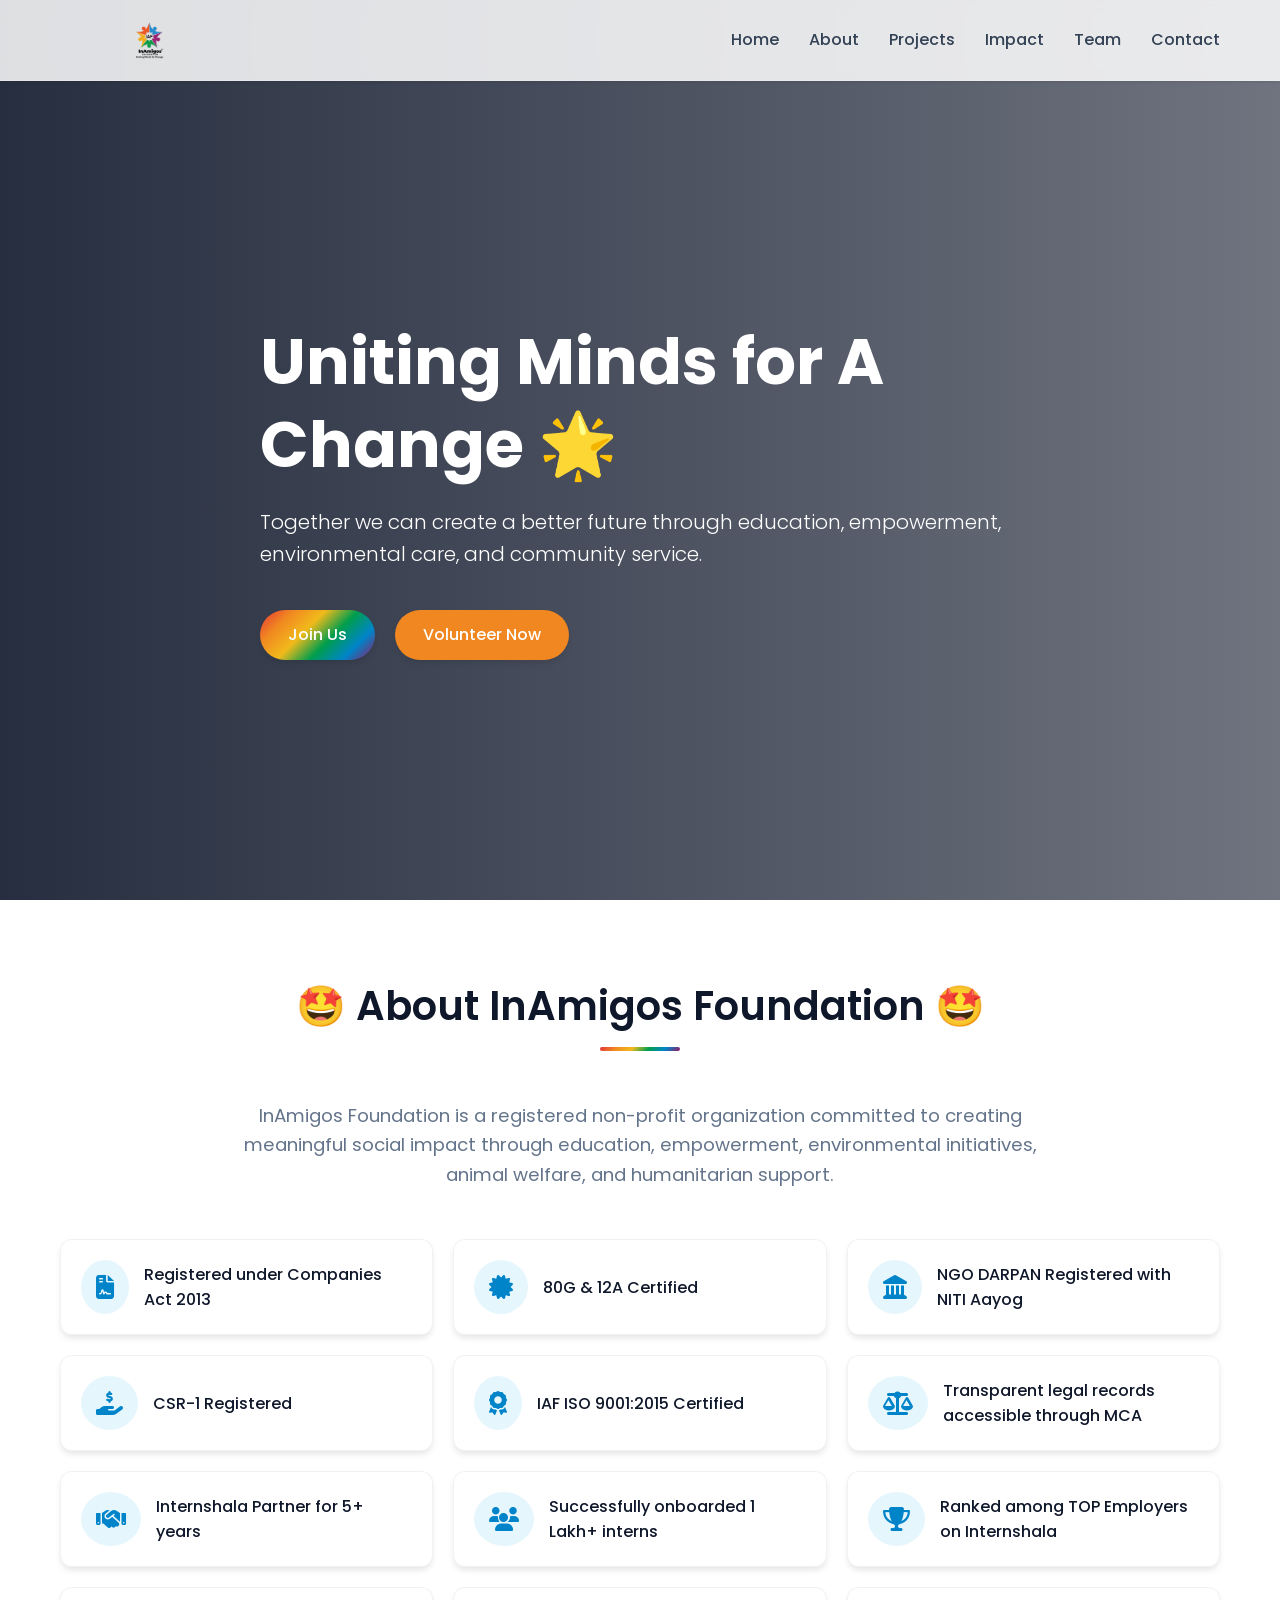
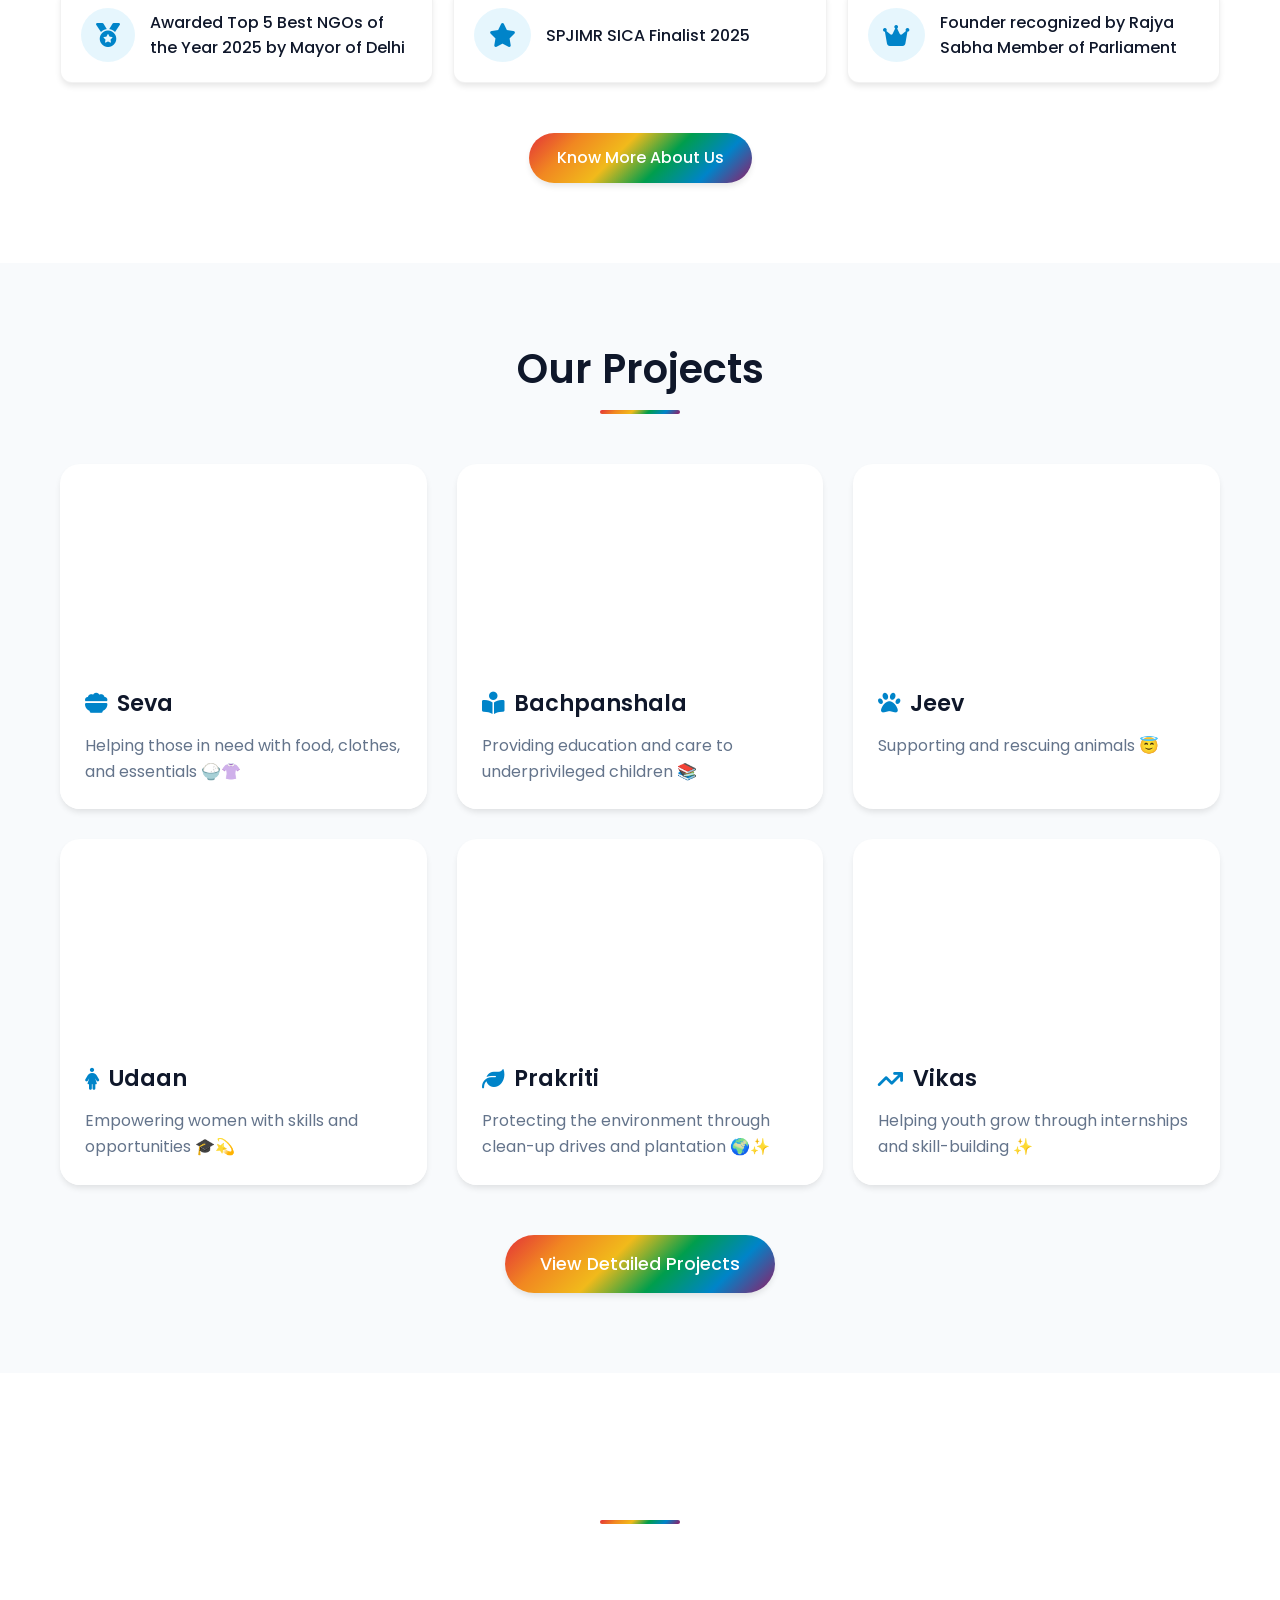
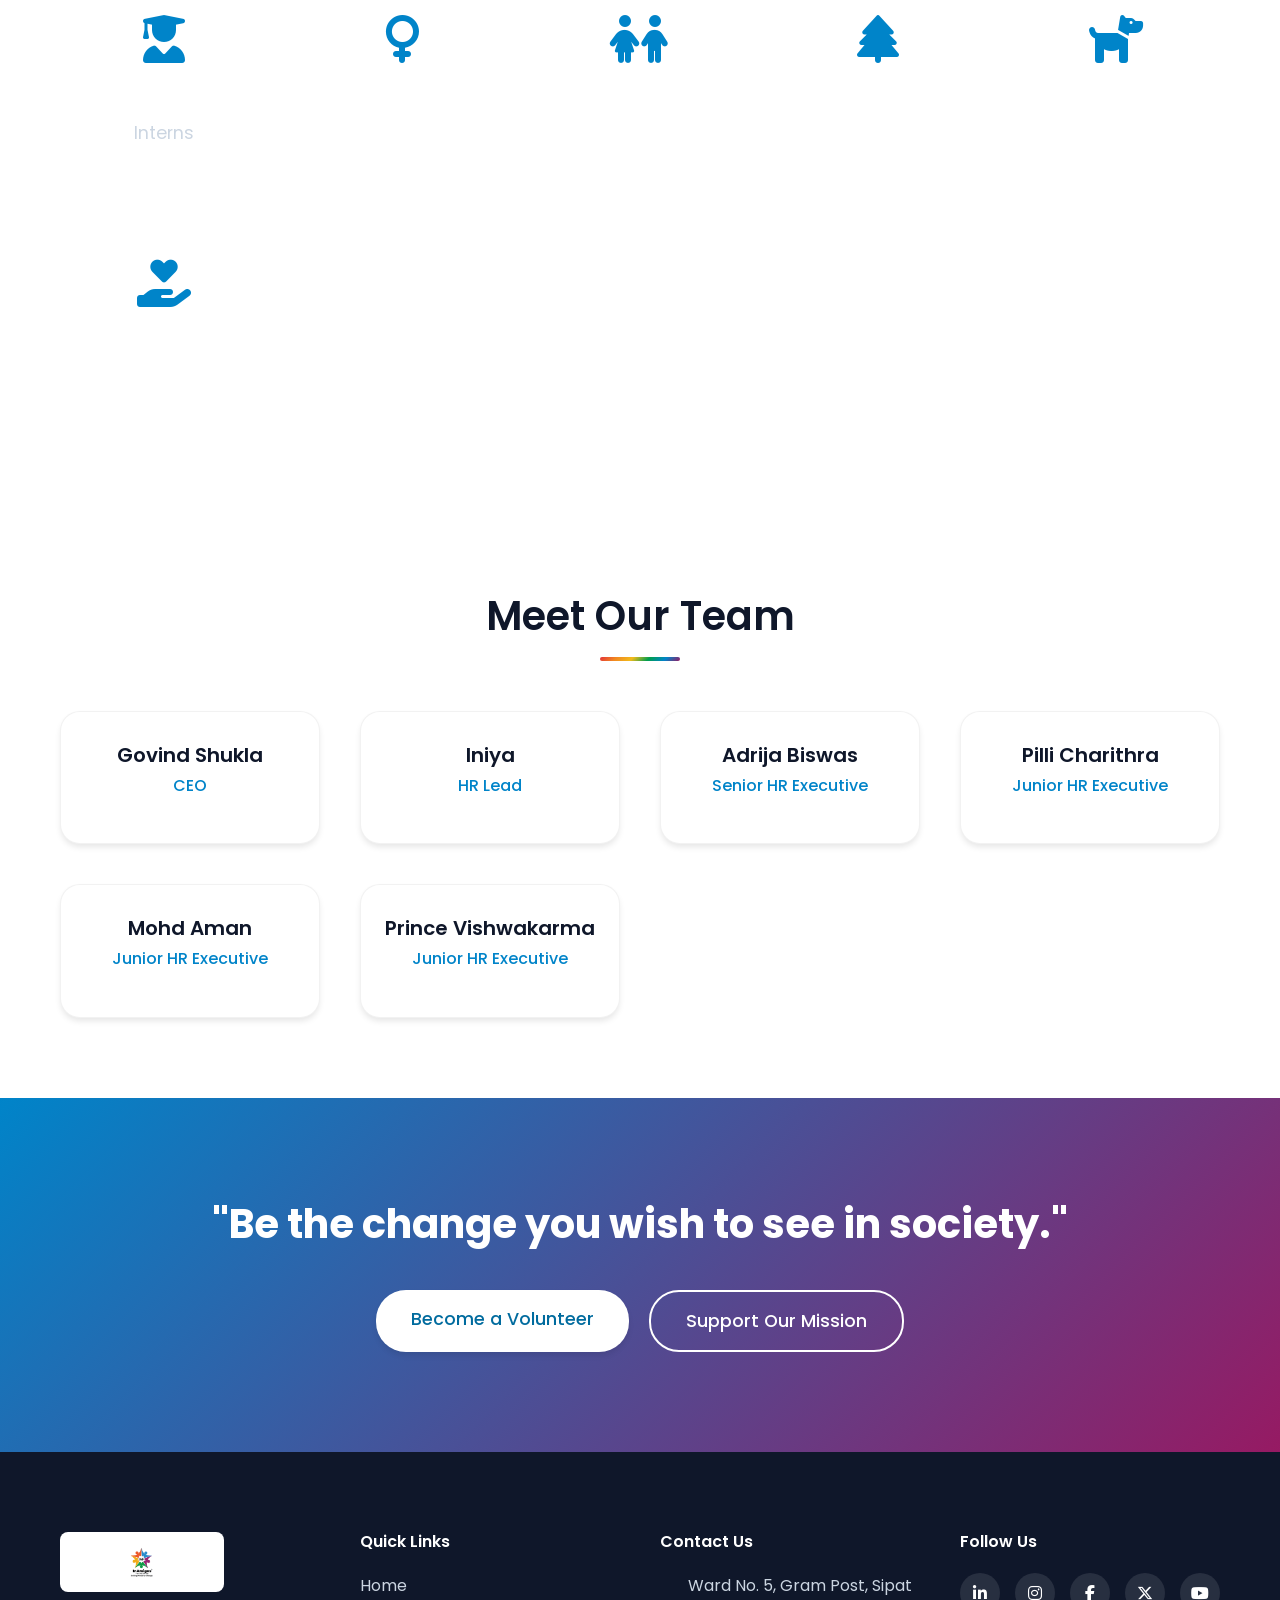
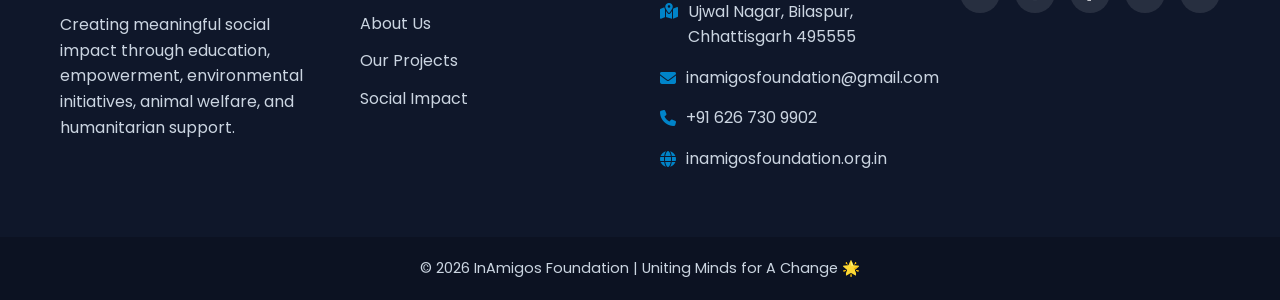
==== project/index.html @ 37c8bb3f "feat: initialize InAmigos foundation website with homepage and projects structure" ====
<!DOCTYPE html>
<html lang="en">
<head>
    <meta charset="UTF-8">
    <meta name="viewport" content="width=device-width, initial-scale=1.0">
    <meta name="description" content="InAmigos Foundation - Uniting Minds for A Change. NGO creating social impact through education, empowerment, environmental care, and more.">
    <title>InAmigos Foundation | Uniting Minds for A Change</title>
    
    <!-- Favicon -->
    <link rel="icon" type="image/png" href="favicon.png">
    <link rel="shortcut icon" type="image/png" href="favicon.png">
    
    <!-- Google Fonts: Poppins -->
    <link rel="preconnect" href="https://fonts.googleapis.com">
    <link rel="preconnect" href="https://fonts.gstatic.com" crossorigin>
    <link href="https://fonts.googleapis.com/css2?family=Poppins:wght@300;400;500;600;700&display=swap" rel="stylesheet">
    
    <!-- Font Awesome -->
    <link rel="stylesheet" href="https://cdnjs.cloudflare.com/ajax/libs/font-awesome/6.5.1/css/all.min.css">
    
    <!-- Custom CSS -->
    <link rel="stylesheet" href="style.css">
</head>
<body>

    <!-- 1️⃣ NAVBAR SECTION -->
    <header class="header">
        <div class="container navbar">
            <a href="#" class="logo">
                <img src="logo.png" alt="InAmigos Foundation Logo" class="logo-img">
            </a>
            
            <input type="checkbox" id="nav-toggle" class="nav-toggle">
            <label for="nav-toggle" class="nav-toggle-label">
                <span></span>
            </label>

            <nav class="nav-menu">
                <ul class="nav-links">
                    <li><a href="index.html#home">Home</a></li>
                    <li><a href="index.html#about">About</a></li>
                    <li><a href="projects.html">Projects</a></li>
                    <li><a href="index.html#impact">Impact</a></li>
                    <li><a href="index.html#team">Team</a></li>
                    <li><a href="index.html#contact">Contact</a></li>
                </ul>
            </nav>
        </div>
    </header>

    <!-- 2️⃣ HERO SECTION -->
    <section id="home" class="hero">
        <div class="hero-overlay"></div>
        <div class="container hero-content">
            <h1 class="hero-title">Uniting Minds for A Change 🌟</h1>
            <p class="hero-subtitle">Together we can create a better future through education, empowerment, environmental care, and community service.</p>
            <div class="hero-buttons">
                <a href="#contact" class="btn btn-primary">Join Us</a>
                <a href="#about" class="btn btn-secondary">Volunteer Now</a>
            </div>
        </div>
    </section>

    <!-- 3️⃣ ABOUT SECTION -->
    <section id="about" class="about section">
        <div class="container">
            <div class="section-header">
                <h2>🤩 About InAmigos Foundation 🤩</h2>
                <div class="divider"></div>
            </div>
            
            <p class="about-text">InAmigos Foundation is a registered non-profit organization committed to creating meaningful social impact through education, empowerment, environmental initiatives, animal welfare, and humanitarian support.</p>
            
            <div class="about-grid">
                <div class="info-card"><i class="fa-solid fa-file-contract"></i> <span>Registered under Companies Act 2013</span></div>
                <div class="info-card"><i class="fa-solid fa-certificate"></i> <span>80G & 12A Certified</span></div>
                <div class="info-card"><i class="fa-solid fa-landmark"></i> <span>NGO DARPAN Registered with NITI Aayog</span></div>
                <div class="info-card"><i class="fa-solid fa-hand-holding-dollar"></i> <span>CSR-1 Registered</span></div>
                <div class="info-card"><i class="fa-solid fa-award"></i> <span>IAF ISO 9001:2015 Certified</span></div>
                <div class="info-card"><i class="fa-solid fa-scale-balanced"></i> <span>Transparent legal records accessible through MCA</span></div>
                <div class="info-card"><i class="fa-solid fa-handshake"></i> <span>Internshala Partner for 5+ years</span></div>
                <div class="info-card"><i class="fa-solid fa-users"></i> <span>Successfully onboarded 1 Lakh+ interns</span></div>
                <div class="info-card"><i class="fa-solid fa-trophy"></i> <span>Ranked among TOP Employers on Internshala</span></div>
                <div class="info-card"><i class="fa-solid fa-medal"></i> <span>Awarded Top 5 Best NGOs of the Year 2025 by Mayor of Delhi</span></div>
                <div class="info-card"><i class="fa-solid fa-star"></i> <span>SPJIMR SICA Finalist 2025</span></div>
                <div class="info-card"><i class="fa-solid fa-crown"></i> <span>Founder recognized by Rajya Sabha Member of Parliament</span></div>
            </div>

            <div class="about-action">
                <a href="https://inamigosfoundation.org.in/" target="_blank" class="btn btn-primary">Know More About Us</a>
            </div>
        </div>
    </section>

    <!-- 4️⃣ PROJECTS SECTION -->
    <section id="projects" class="projects section bg-light">
        <div class="container">
            <div class="section-header">
                <h2>Our Projects</h2>
                <div class="divider"></div>
            </div>

            <div class="projects-grid">
                <!-- Project 1 -->
                <div class="project-card">
                    <div class="project-img" style="background-image: url('https://images.unsplash.com/photo-1488521787991-ed7bbaae773c?ixlib=rb-4.0.3&auto=format&fit=crop&w=600&q=80')"></div>
                    <div class="project-content">
                        <h3><i class="fa-solid fa-bowl-food icon-primary"></i> Seva</h3>
                        <p>Helping those in need with food, clothes, and essentials 🍚👚</p>
                    </div>
                </div>
                <!-- Project 2 -->
                <div class="project-card">
                    <div class="project-img" style="background-image: url('https://images.unsplash.com/photo-1503676260728-1c00da094a0b?ixlib=rb-4.0.3&auto=format&fit=crop&w=600&q=80')"></div>
                    <div class="project-content">
                        <h3><i class="fa-solid fa-book-open-reader icon-primary"></i> Bachpanshala</h3>
                        <p>Providing education and care to underprivileged children 📚</p>
                    </div>
                </div>
                <!-- Project 3 -->
                <div class="project-card">
                    <div class="project-img" style="background-image: url('https://images.unsplash.com/photo-1548767797-d8c844163c4c?ixlib=rb-4.0.3&auto=format&fit=crop&w=600&q=80')"></div>
                    <div class="project-content">
                        <h3><i class="fa-solid fa-paw icon-primary"></i> Jeev</h3>
                        <p>Supporting and rescuing animals 😇</p>
                    </div>
                </div>
                <!-- Project 4 -->
                <div class="project-card">
                    <div class="project-img" style="background-image: url('https://images.unsplash.com/photo-1573164713988-8665fc963095?ixlib=rb-4.0.3&auto=format&fit=crop&w=600&q=80')"></div>
                    <div class="project-content">
                        <h3><i class="fa-solid fa-person-dress icon-primary"></i> Udaan</h3>
                        <p>Empowering women with skills and opportunities 🎓💫</p>
                    </div>
                </div>
                <!-- Project 5 -->
                <div class="project-card">
                    <div class="project-img" style="background-image: url('https://images.unsplash.com/photo-1542601906990-b4d3fb778b09?ixlib=rb-4.0.3&auto=format&fit=crop&w=600&q=80')"></div>
                    <div class="project-content">
                        <h3><i class="fa-solid fa-leaf icon-primary"></i> Prakriti</h3>
                        <p>Protecting the environment through clean-up drives and plantation 🌍✨</p>
                    </div>
                </div>
                <!-- Project 6 -->
                <div class="project-card">
                    <div class="project-img" style="background-image: url('https://images.unsplash.com/photo-1522071820081-009f0129c71c?ixlib=rb-4.0.3&auto=format&fit=crop&w=600&q=80')"></div>
                    <div class="project-content">
                        <h3><i class="fa-solid fa-arrow-trend-up icon-primary"></i> Vikas</h3>
                        <p>Helping youth grow through internships and skill-building ✨</p>
                    </div>
                </div>
            </div>
            
            <div style="text-align: center; margin-top: 50px;">
                <a href="projects.html" class="btn btn-primary btn-large">View Detailed Projects</a>
            </div>
        </div>
    </section>

    <!-- 5️⃣ SOCIAL IMPACT SECTION -->
    <section id="impact" class="impact section">
        <div class="container">
            <div class="section-header">
                <h2>Our Social Impact</h2>
                <div class="divider"></div>
            </div>

            <div class="impact-grid">
                <div class="stat-card">
                    <i class="fa-solid fa-user-graduate"></i>
                    <h3>1 Lakh+</h3>
                    <p>Interns</p>
                </div>
                <div class="stat-card">
                    <i class="fa-solid fa-venus"></i>
                    <h3>Women Empowered</h3>
                </div>
                <div class="stat-card">
                    <i class="fa-solid fa-children"></i>
                    <h3>Children Educated</h3>
                </div>
                <div class="stat-card">
                    <i class="fa-solid fa-tree"></i>
                    <h3>Trees Planted</h3>
                </div>
                <div class="stat-card">
                    <i class="fa-solid fa-dog"></i>
                    <h3>Animals Rescued</h3>
                </div>
                <div class="stat-card">
                    <i class="fa-solid fa-hand-holding-heart"></i>
                    <h3>Volunteers Joined</h3>
                </div>
            </div>
        </div>
    </section>

    <!-- Gallery Section Removed as requested -->

    <!-- 7️⃣ TEAM SECTION -->
    <section id="team" class="team section">
        <div class="container">
            <div class="section-header">
                <h2>Meet Our Team</h2>
                <div class="divider"></div>
            </div>

            <div class="team-grid">
                <div class="team-card">
                    <div class="team-info">
                        <h3>Govind Shukla</h3>
                        <p class="role">CEO</p>
                    </div>
                </div>
                
                <div class="team-card">
                    <div class="team-info">
                        <h3>Iniya</h3>
                        <p class="role">HR Lead</p>
                    </div>
                </div>

                <div class="team-card">
                    <div class="team-info">
                        <h3>Adrija Biswas</h3>
                        <p class="role">Senior HR Executive</p>
                    </div>
                </div>

                <div class="team-card">
                    <div class="team-info">
                        <h3>Pilli Charithra</h3>
                        <p class="role">Junior HR Executive</p>
                    </div>
                </div>

                <div class="team-card">
                    <div class="team-info">
                        <h3>Mohd Aman</h3>
                        <p class="role">Junior HR Executive</p>
                    </div>
                </div>

                <div class="team-card">
                    <div class="team-info">
                        <h3>Prince Vishwakarma</h3>
                        <p class="role">Junior HR Executive</p>
                    </div>
                </div>
            </div>
        </div>
    </section>

    <!-- 8️⃣ CALL TO ACTION SECTION -->
    <section class="cta section">
        <div class="container cta-content">
            <h2>"Be the change you wish to see in society."</h2>
            <div class="cta-buttons">
                <a href="#contact" class="btn btn-primary btn-large">Become a Volunteer</a>
                <a href="#contact" class="btn btn-outline btn-large">Support Our Mission</a>
            </div>
        </div>
    </section>

    <!-- 9️⃣ FOOTER SECTION -->
    <footer id="contact" class="footer">
        <div class="container footer-grid">
            <div class="footer-about">
                <h3><img src="logo.png" alt="InAmigos Foundation Logo" class="footer-logo-img"></h3>
                <p>Creating meaningful social impact through education, empowerment, environmental initiatives, animal welfare, and humanitarian support.</p>
            </div>
            
            <div class="footer-links">
                <h4>Quick Links</h4>
                <ul>
                    <li><a href="index.html#home">Home</a></li>
                    <li><a href="index.html#about">About Us</a></li>
                    <li><a href="projects.html">Our Projects</a></li>
                    <li><a href="index.html#impact">Social Impact</a></li>
                </ul>
            </div>

            <div class="footer-contact">
                <h4>Contact Us</h4>
                <p><i class="fa-solid fa-map-location-dot"></i> Ward No. 5, Gram Post, Sipat Ujwal Nagar, Bilaspur, Chhattisgarh 495555</p>
                <p><i class="fa-solid fa-envelope"></i> inamigosfoundation@gmail.com</p>
                <p><i class="fa-solid fa-phone"></i> +91 626 730 9902</p>
                <p><i class="fa-solid fa-globe"></i> inamigosfoundation.org.in</p>
            </div>

            <div class="footer-social">
                <h4>Follow Us</h4>
                <div class="social-icons">
                    <a href="https://www.linkedin.com/company/inamigos-foundation" target="_blank" aria-label="LinkedIn"><i class="fa-brands fa-linkedin-in"></i></a>
                    <a href="https://instagram.com/inamigos?utm_medium=copy_link" target="_blank" aria-label="Instagram"><i class="fa-brands fa-instagram"></i></a>
                    <a href="https://www.facebook.com/share/1CeyCkB3uL/" target="_blank" aria-label="Facebook"><i class="fa-brands fa-facebook-f"></i></a>
                    <a href="https://twitter.com/InAmigosF?s=08" target="_blank" aria-label="X (Twitter)"><i class="fa-brands fa-x-twitter"></i></a>
                    <a href="https://youtube.com/@inamigosfoundation?si=lcyRib3x-bScUF5M" target="_blank" aria-label="YouTube"><i class="fa-brands fa-youtube"></i></a>
                </div>
            </div>
        </div>
        <div class="footer-bottom">
            <p>&copy; 2026 InAmigos Foundation | Uniting Minds for A Change 🌟</p>
        </div>
    </footer>

</body>
</html>
---- project/style.css ----
/* =========================================
   VARIABLES & GLOBAL STYLES
   ========================================= */
:root {
    /* Logo Colors */
    --logo-red: #E33238;
    --logo-orange: #F18721;
    --logo-yellow: #F1BA1B;
    --logo-green: #009E4D;
    --logo-blue: #0084C9;
    --logo-purple: #961A63;

    --primary-color: var(--logo-blue);
    --primary-dark: #006b9e;
    --secondary-color: var(--logo-orange);
    --secondary-dark: #d67015;
    
    --dark-bg: #0f172a;
    --light-bg: #f8fafc;
    --text-main: #334155;
    --text-light: #64748b;
    --white: #ffffff;
    
    /* Colorful gradient representing the logo star */
    --gradient-primary: linear-gradient(135deg, var(--logo-red) 0%, var(--logo-orange) 20%, var(--logo-yellow) 40%, var(--logo-green) 60%, var(--logo-blue) 80%, var(--logo-purple) 100%);
    --gradient-cta: linear-gradient(135deg, var(--logo-blue) 0%, var(--logo-purple) 100%);
    --gradient-overlay: linear-gradient(to right, rgba(15, 23, 42, 0.9), rgba(15, 23, 42, 0.6));
    
    --shadow-sm: 0 1px 3px rgba(0,0,0,0.1);
    --shadow-md: 0 4px 6px -1px rgba(0,0,0,0.1);
    --shadow-lg: 0 10px 15px -3px rgba(0,0,0,0.1);
    --shadow-hover: 0 20px 25px -5px rgba(0,0,0,0.1), 0 10px 10px -5px rgba(0,0,0,0.04);
    
    --glass-bg: rgba(255, 255, 255, 0.85);
    --glass-border: rgba(255, 255, 255, 0.18);
    
    --transition: all 0.3s cubic-bezier(0.4, 0, 0.2, 1);
    
    --border-radius-sm: 8px;
    --border-radius-md: 12px;
    --border-radius-lg: 20px;
}

html {
    scroll-behavior: smooth;
    font-size: 16px;
    scroll-padding-top: 80px;
}

* {
    margin: 0;
    padding: 0;
    box-sizing: border-box;
}

body {
    font-family: 'Poppins', sans-serif;
    color: var(--text-main);
    line-height: 1.6;
    background-color: var(--white);
    overflow-x: hidden;
}

a {
    text-decoration: none;
    color: inherit;
}

ul {
    list-style: none;
}

.container {
    width: 100%;
    max-width: 1200px;
    margin: 0 auto;
    padding: 0 20px;
}

.section {
    padding: 80px 0;
}

.bg-light {
    background-color: var(--light-bg);
}

/* Typography */
h1, h2, h3, h4, h5, h6 {
    font-weight: 600;
    color: var(--dark-bg);
    line-height: 1.3;
}

.section-header {
    text-align: center;
    margin-bottom: 50px;
}

.section-header h2 {
    font-size: 2.5rem;
    margin-bottom: 15px;
    color: var(--dark-bg);
}

.divider {
    height: 4px;
    width: 80px;
    background: var(--gradient-primary);
    margin: 0 auto;
    border-radius: 4px;
}

.icon-primary {
    color: var(--primary-color);
}

/* =========================================
   BUTTONS
   ========================================= */
.btn {
    display: inline-block;
    padding: 12px 28px;
    border-radius: 30px;
    font-weight: 500;
    text-align: center;
    transition: var(--transition);
    cursor: pointer;
    border: none;
}

.btn-large {
    padding: 15px 35px;
    font-size: 1.1rem;
}

.btn-primary {
    background: var(--gradient-primary);
    color: var(--white);
    box-shadow: var(--shadow-md);
}

.btn-primary:hover {
    transform: translateY(-3px);
    box-shadow: var(--shadow-lg);
    color: var(--white);
}

.btn-secondary {
    background: var(--secondary-color);
    color: var(--white);
    box-shadow: var(--shadow-md);
}

.btn-secondary:hover {
    background: var(--secondary-dark);
    transform: translateY(-3px);
    box-shadow: var(--shadow-lg);
}

.btn-outline {
    background: transparent;
    border: 2px solid var(--white);
    color: var(--white);
}

.btn-outline:hover {
    background: var(--white);
    color: var(--primary-color);
}

/* =========================================
   1️⃣ NAVBAR
   ========================================= */
.header {
    position: fixed;
    top: 0;
    left: 0;
    width: 100%;
    z-index: 1000;
    background: var(--glass-bg);
    backdrop-filter: blur(10px);
    -webkit-backdrop-filter: blur(10px);
    border-bottom: 1px solid var(--glass-border);
    box-shadow: var(--shadow-sm);
    transition: var(--transition);
}

.navbar {
    display: flex;
    justify-content: space-between;
    align-items: center;
    height: 80px;
}

.logo {
    display: flex;
    align-items: center;
}

.logo-img {
    height: 50px;
    width: auto;
    object-fit: contain;
}

.footer-logo-img {
    height: 60px;
    width: auto;
    object-fit: contain;
    background-color: var(--white);
    padding: 10px;
    border-radius: var(--border-radius-sm);
}

.nav-toggle {
    display: none;
}

.nav-toggle-label {
    display: none;
    cursor: pointer;
}

.nav-menu {
    display: block;
}

.nav-links {
    display: flex;
    gap: 30px;
}

.nav-links li a {
    font-weight: 500;
    color: var(--text-main);
    position: relative;
    padding: 5px 0;
    transition: var(--transition);
}

.nav-links li a::after {
    content: '';
    position: absolute;
    width: 0;
    height: 2px;
    bottom: 0;
    left: 0;
    background: var(--primary-color);
    transition: var(--transition);
}

.nav-links li a:hover {
    color: var(--primary-color);
}

.nav-links li a:hover::after {
    width: 100%;
}

/* =========================================
   2️⃣ HERO SECTION
   ========================================= */
.hero {
    position: relative;
    min-height: 100vh;
    display: flex;
    align-items: center;
    background-image: url('https://images.unsplash.com/photo-1469571486292-0ba58a3f068b?ixlib=rb-4.0.3&auto=format&fit=crop&w=2000&q=80');
    background-size: cover;
    background-position: center;
    background-attachment: fixed;
    padding-top: 80px;
}

.hero-overlay {
    position: absolute;
    top: 0;
    left: 0;
    width: 100%;
    height: 100%;
    background: var(--gradient-overlay);
}

.hero-content {
    position: relative;
    z-index: 10;
    color: var(--white);
    max-width: 800px;
}

.hero-title {
    font-size: 4rem;
    font-weight: 700;
    color: var(--white);
    margin-bottom: 20px;
    animation: fadeInUp 1s ease;
}

.hero-subtitle {
    font-size: 1.25rem;
    font-weight: 300;
    margin-bottom: 40px;
    opacity: 0.9;
    animation: fadeInUp 1s ease 0.2s;
    animation-fill-mode: both;
}

.hero-buttons {
    display: flex;
    gap: 20px;
    animation: fadeInUp 1s ease 0.4s;
    animation-fill-mode: both;
}

@keyframes fadeInUp {
    from {
        opacity: 0;
        transform: translateY(30px);
    }
    to {
        opacity: 1;
        transform: translateY(0);
    }
}

/* =========================================
   3️⃣ ABOUT SECTION
   ========================================= */
.about-text {
    text-align: center;
    font-size: 1.15rem;
    max-width: 800px;
    margin: 0 auto 50px;
    color: var(--text-light);
}

.about-grid {
    display: grid;
    grid-template-columns: repeat(auto-fit, minmax(300px, 1fr));
    gap: 20px;
    margin-bottom: 50px;
}

.info-card {
    background: var(--white);
    padding: 20px;
    border-radius: var(--border-radius-md);
    box-shadow: var(--shadow-md);
    display: flex;
    align-items: center;
    gap: 15px;
    transition: var(--transition);
    border: 1px solid rgba(0,0,0,0.05);
}

.info-card:hover {
    transform: translateY(-5px);
    box-shadow: var(--shadow-lg);
    border-color: var(--primary-color);
}

.info-card i {
    font-size: 1.5rem;
    color: var(--primary-color);
    background: rgba(14, 165, 233, 0.1);
    padding: 15px;
    border-radius: 50%;
}

.info-card span {
    font-weight: 500;
    color: var(--dark-bg);
}

.about-action {
    text-align: center;
}

/* =========================================
   4️⃣ PROJECTS SECTION
   ========================================= */
.projects-grid {
    display: grid;
    grid-template-columns: repeat(auto-fit, minmax(320px, 1fr));
    gap: 30px;
}

.project-card {
    background: var(--white);
    border-radius: var(--border-radius-lg);
    overflow: hidden;
    box-shadow: var(--shadow-md);
    transition: var(--transition);
}

.project-card:hover {
    transform: translateY(-10px);
    box-shadow: var(--shadow-hover);
}

.project-img {
    height: 200px;
    background-size: cover;
    background-position: center;
    transition: transform 0.5s ease;
}

.project-card:hover .project-img {
    transform: scale(1.05);
}

.project-content {
    padding: 25px;
    position: relative;
    background: var(--white);
    z-index: 2;
}

.project-content h3 {
    display: flex;
    align-items: center;
    gap: 10px;
    margin-bottom: 15px;
    font-size: 1.4rem;
}

.project-content p {
    color: var(--text-light);
}

/* =========================================
   PROJECTS DETAILED PAGE STYLES
   ========================================= */
.page-header {
    background: var(--gradient-overlay), url('https://images.unsplash.com/photo-1593113514676-59008ac5049b?ixlib=rb-4.0.3&auto=format&fit=crop&w=2000&q=80');
    background-size: cover;
    background-position: center;
    padding: 150px 0 80px;
    text-align: center;
    color: var(--white);
    position: relative;
}

.page-header h1 {
    font-size: 3.5rem;
    color: var(--white);
    margin-bottom: 10px;
}

.page-header p {
    font-size: 1.2rem;
    opacity: 0.9;
}

.project-detail-row {
    display: flex;
    flex-wrap: wrap;
    align-items: center;
    gap: 40px;
    margin-bottom: 80px;
}

.project-detail-row.reverse {
    flex-direction: row-reverse;
}

.project-detail-image {
    flex: 1;
    min-width: 300px;
    border-radius: var(--border-radius-lg);
    overflow: hidden;
    box-shadow: var(--shadow-lg);
}

.project-detail-image img {
    width: 100%;
    height: 100%;
    object-fit: cover;
    display: block;
    transition: transform 0.5s ease;
}

.project-detail-image:hover img {
    transform: scale(1.05);
}

.project-detail-text {
    flex: 1;
    min-width: 300px;
}

.project-detail-text .project-icon {
    font-size: 2.5rem;
    color: var(--primary-color);
    margin-bottom: 15px;
}

.project-detail-text h2 {
    font-size: 2.5rem;
    margin-bottom: 5px;
    color: var(--dark-bg);
}

.project-detail-text h4 {
    font-size: 1.2rem;
    color: var(--primary-color);
    margin-bottom: 20px;
    font-weight: 500;
}

.project-detail-text p {
    margin-bottom: 15px;
    color: var(--text-light);
    font-size: 1.05rem;
}

.btn-outline-primary {
    display: inline-block;
    padding: 10px 25px;
    border-radius: 30px;
    border: 2px solid var(--primary-color);
    color: var(--primary-color);
    font-weight: 500;
    transition: var(--transition);
    margin-top: 10px;
}

.btn-outline-primary:hover {
    background: var(--primary-color);
    color: var(--white);
}

@media (max-width: 768px) {
    .project-detail-row,
    .project-detail-row.reverse {
        flex-direction: column;
    }
}
/* =========================================
   5️⃣ SOCIAL IMPACT SECTION
   ========================================= */
.impact {
    background: linear-gradient(135deg, rgba(15, 23, 42, 0.95), rgba(15, 23, 42, 0.98)), url('https://images.unsplash.com/photo-1593113514676-59008ac5049b?ixlib=rb-4.0.3&auto=format&fit=crop&w=2000&q=80');
    background-size: cover;
    background-attachment: fixed;
    color: var(--white);
}

.impact .section-header h2 {
    color: var(--white);
}

.impact-grid {
    display: grid;
    grid-template-columns: repeat(auto-fit, minmax(200px, 1fr));
    gap: 30px;
}

.stat-card {
    background: rgba(255, 255, 255, 0.05);
    backdrop-filter: blur(10px);
    -webkit-backdrop-filter: blur(10px);
    border: 1px solid rgba(255, 255, 255, 0.1);
    padding: 40px 20px;
    border-radius: var(--border-radius-lg);
    text-align: center;
    transition: var(--transition);
}

.stat-card:hover {
    transform: translateY(-10px);
    background: rgba(255, 255, 255, 0.1);
}

.stat-card i {
    font-size: 3rem;
    color: var(--primary-color);
    margin-bottom: 20px;
}

.stat-card h3 {
    font-size: 1.25rem;
    color: var(--white);
    margin-bottom: 10px;
}

.stat-card p {
    font-size: 1.1rem;
    color: #cbd5e1;
}

/* =========================================
   6️⃣ GALLERY SECTION
   ========================================= */
.gallery-grid {
    display: grid;
    grid-template-columns: repeat(auto-fit, minmax(250px, 1fr));
    grid-auto-rows: 250px;
    gap: 20px;
}

/* Make some items span more rows/cols for masonry-like effect */
.gallery-item:nth-child(1) {
    grid-column: span 2;
    grid-row: span 2;
}

@media (max-width: 768px) {
    .gallery-item:nth-child(1) {
        grid-column: span 1;
        grid-row: span 1;
    }
}

.gallery-item {
    position: relative;
    border-radius: var(--border-radius-md);
    overflow: hidden;
    box-shadow: var(--shadow-md);
    cursor: pointer;
}

.gallery-item img {
    width: 100%;
    height: 100%;
    object-fit: cover;
    transition: transform 0.5s ease;
}

.gallery-item:hover img {
    transform: scale(1.1);
}

.gallery-overlay {
    position: absolute;
    bottom: 0;
    left: 0;
    width: 100%;
    padding: 30px 20px 20px;
    background: linear-gradient(to top, rgba(0,0,0,0.8), transparent);
    color: var(--white);
    opacity: 0;
    transform: translateY(20px);
    transition: var(--transition);
}

.gallery-item:hover .gallery-overlay {
    opacity: 1;
    transform: translateY(0);
}

.gallery-overlay span {
    font-weight: 600;
    font-size: 1.1rem;
}

/* =========================================
   7️⃣ TEAM SECTION
   ========================================= */
.team-grid {
    display: grid;
    grid-template-columns: repeat(auto-fit, minmax(250px, 1fr));
    gap: 40px;
}

.team-card {
    background: var(--white);
    border-radius: var(--border-radius-lg);
    padding: 30px 20px;
    text-align: center;
    box-shadow: var(--shadow-md);
    transition: var(--transition);
    border: 1px solid rgba(0,0,0,0.05);
}

.team-card:hover {
    transform: translateY(-10px);
    box-shadow: var(--shadow-hover);
    border-color: var(--primary-color);
}

.team-img {
    width: 120px;
    height: 120px;
    border-radius: 50%;
    object-fit: cover;
    margin: 0 auto 20px;
    border: 4px solid var(--light-bg);
    box-shadow: var(--shadow-md);
    transition: var(--transition);
}

.team-card:hover .team-img {
    border-color: var(--primary-color);
}

.team-info h3 {
    font-size: 1.25rem;
    margin-bottom: 5px;
}

.team-info .role {
    color: var(--primary-color);
    font-weight: 500;
    margin-bottom: 15px;
}

.team-social {
    display: flex;
    justify-content: center;
    gap: 15px;
}

.team-social a {
    color: var(--text-light);
    font-size: 1.2rem;
    transition: var(--transition);
}

.team-social a:hover {
    color: var(--primary-color);
    transform: translateY(-3px);
}

/* =========================================
   8️⃣ CALL TO ACTION SECTION
   ========================================= */
.cta {
    background: var(--gradient-cta);
    text-align: center;
    padding: 100px 0;
}

.cta-content h2 {
    color: var(--white);
    font-size: 2.5rem;
    margin-bottom: 40px;
    font-weight: 700;
}

.cta-buttons {
    display: flex;
    justify-content: center;
    gap: 20px;
    flex-wrap: wrap;
}

.cta .btn-primary {
    background: var(--white);
    color: var(--primary-dark);
}

.cta .btn-primary:hover {
    background: var(--light-bg);
    box-shadow: var(--shadow-hover);
}

/* =========================================
   9️⃣ FOOTER SECTION
   ========================================= */
.footer {
    background: var(--dark-bg);
    color: #cbd5e1;
    padding-top: 80px;
}

.footer-grid {
    display: grid;
    grid-template-columns: repeat(auto-fit, minmax(250px, 1fr));
    gap: 40px;
    margin-bottom: 50px;
}

.footer h3, .footer h4 {
    color: var(--white);
    margin-bottom: 20px;
}

.footer-about h3 {
    display: flex;
    align-items: center;
    gap: 10px;
    color: var(--primary-color);
}

.footer-links ul li {
    margin-bottom: 12px;
}

.footer-links a {
    transition: var(--transition);
}

.footer-links a:hover {
    color: var(--primary-color);
    padding-left: 5px;
}

.footer-contact p {
    margin-bottom: 15px;
    display: flex;
    align-items: center;
    gap: 10px;
}

.footer-contact i {
    color: var(--primary-color);
}

.social-icons {
    display: flex;
    gap: 15px;
}

.social-icons a {
    display: inline-flex;
    align-items: center;
    justify-content: center;
    width: 40px;
    height: 40px;
    background: rgba(255, 255, 255, 0.1);
    border-radius: 50%;
    color: var(--white);
    transition: var(--transition);
}

.social-icons a:hover {
    background: var(--primary-color);
    transform: translateY(-3px);
}

.footer-bottom {
    background: rgba(0, 0, 0, 0.2);
    padding: 20px 0;
    text-align: center;
    font-size: 0.9rem;
}

/* =========================================
   RESPONSIVE DESIGN (Media Queries)
   ========================================= */
@media (max-width: 992px) {
    .hero-title {
        font-size: 3rem;
    }
}

@media (max-width: 768px) {
    /* Navbar Mobile */
    .nav-toggle-label {
        display: flex;
        align-items: center;
        width: 30px;
        height: 30px;
        position: relative;
        z-index: 1001;
    }
    
    .nav-toggle-label span,
    .nav-toggle-label span::before,
    .nav-toggle-label span::after {
        display: block;
        background: var(--primary-color);
        height: 3px;
        width: 100%;
        border-radius: 2px;
        position: absolute;
        transition: var(--transition);
    }
    
    .nav-toggle-label span::before {
        content: '';
        top: -8px;
    }
    
    .nav-toggle-label span::after {
        content: '';
        bottom: -8px;
    }
    
    .nav-menu {
        position: absolute;
        top: 100%;
        left: 0;
        width: 100%;
        background: var(--white);
        box-shadow: var(--shadow-md);
        transform: scaleY(0);
        transform-origin: top;
        transition: transform 0.3s ease;
        padding: 0;
    }
    
    .nav-links {
        flex-direction: column;
        gap: 0;
        padding: 20px 0;
    }
    
    .nav-links li {
        text-align: center;
    }
    
    .nav-links li a {
        display: block;
        padding: 15px;
        font-size: 1.1rem;
    }
    
    .nav-toggle:checked ~ .nav-menu {
        transform: scaleY(1);
    }
    
    .nav-toggle:checked ~ .nav-toggle-label span {
        background: transparent;
    }
    
    .nav-toggle:checked ~ .nav-toggle-label span::before {
        transform: rotate(45deg);
        top: 0;
    }
    
    .nav-toggle:checked ~ .nav-toggle-label span::after {
        transform: rotate(-45deg);
        bottom: 0;
    }

    /* Sections Mobile */
    .hero-title {
        font-size: 2.5rem;
    }
    
    .hero-buttons {
        flex-direction: column;
    }
    
    .section-header h2 {
        font-size: 2rem;
    }
    
    .cta-content h2 {
        font-size: 2rem;
    }
    
    .cta-buttons {
        flex-direction: column;
    }
}
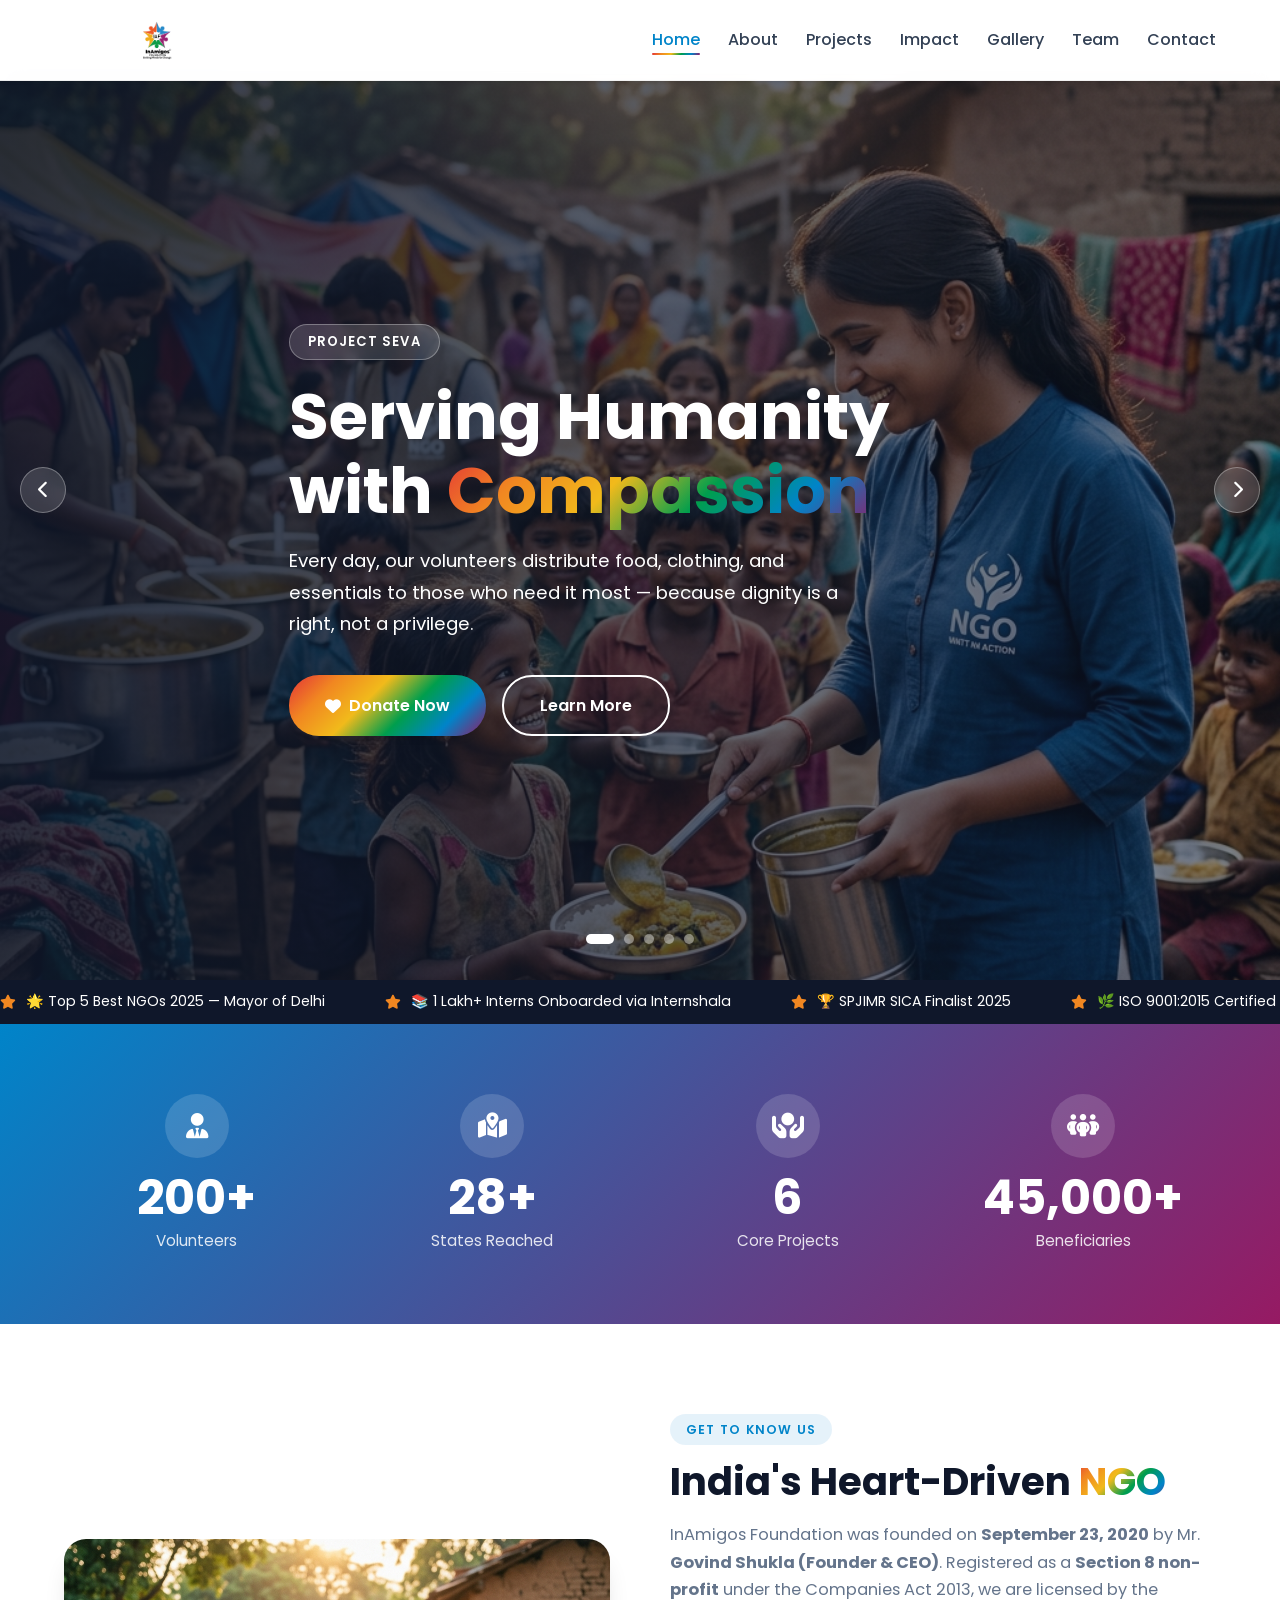
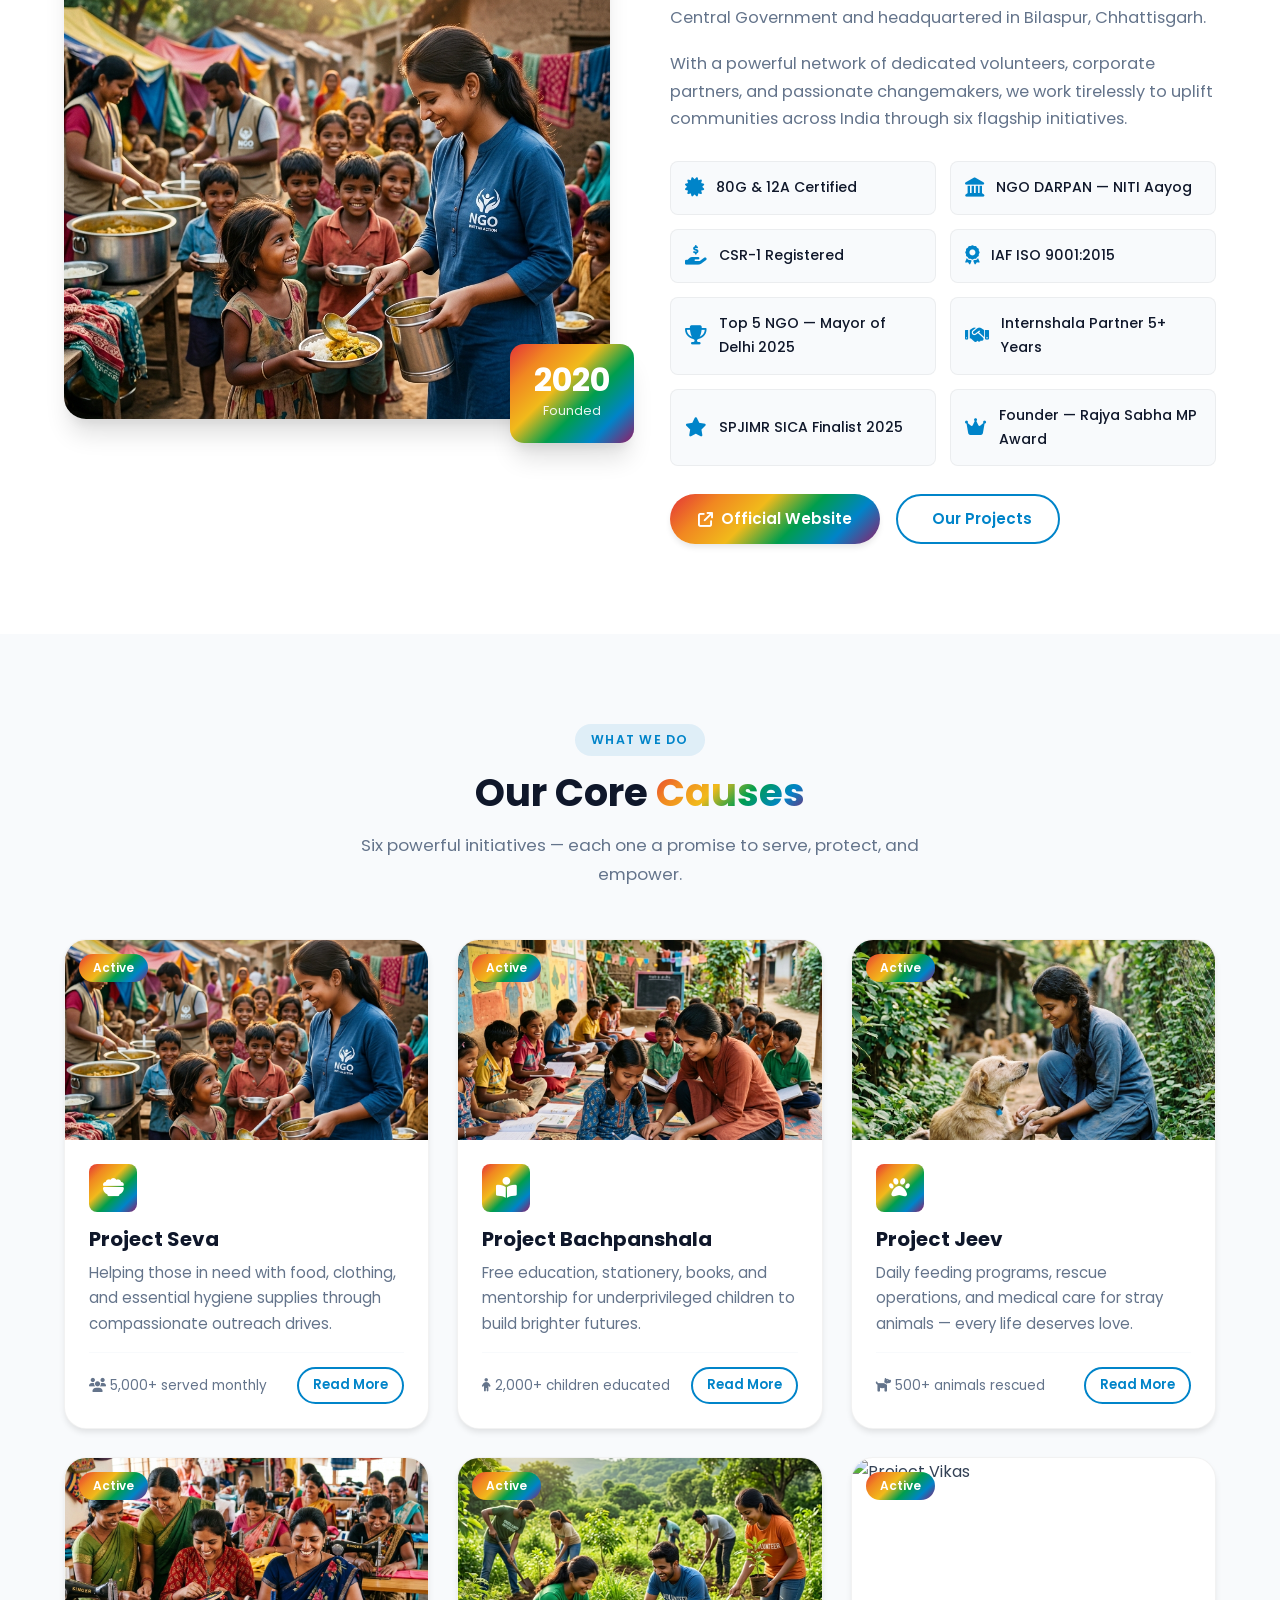
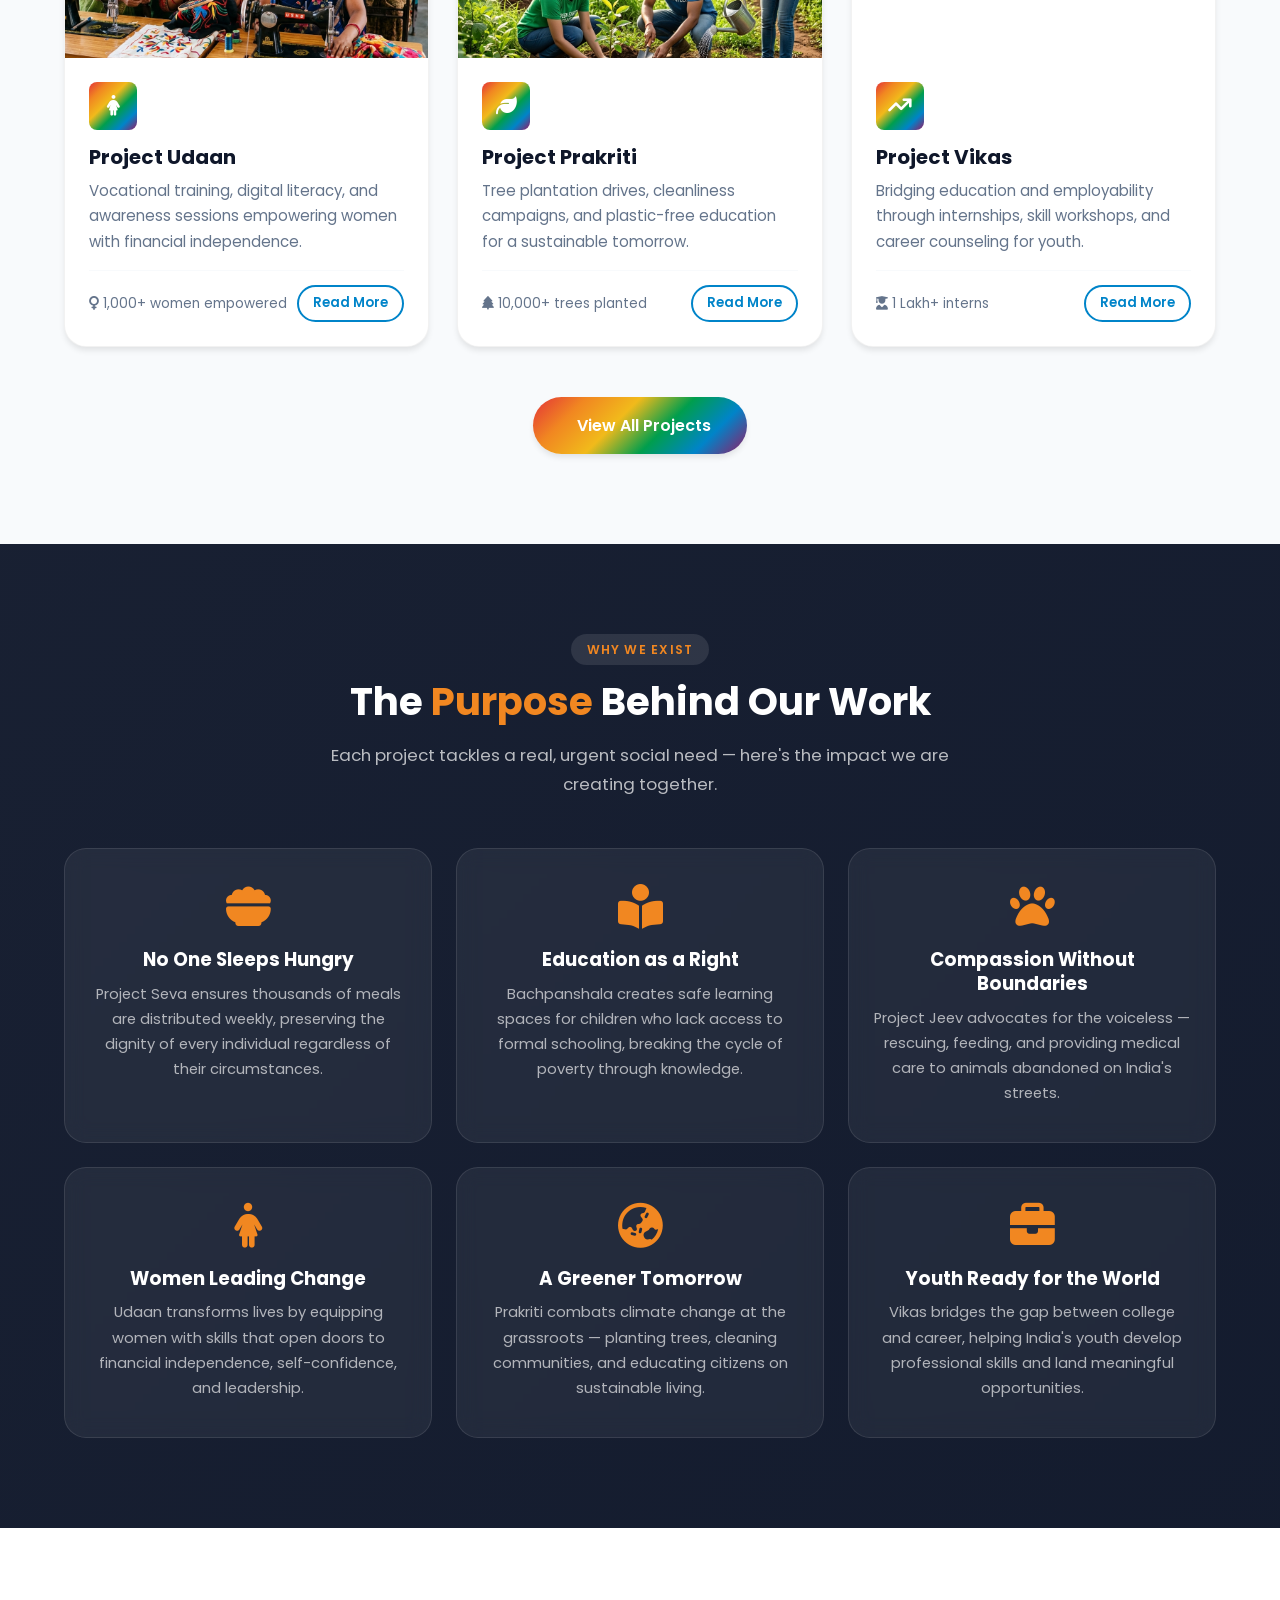
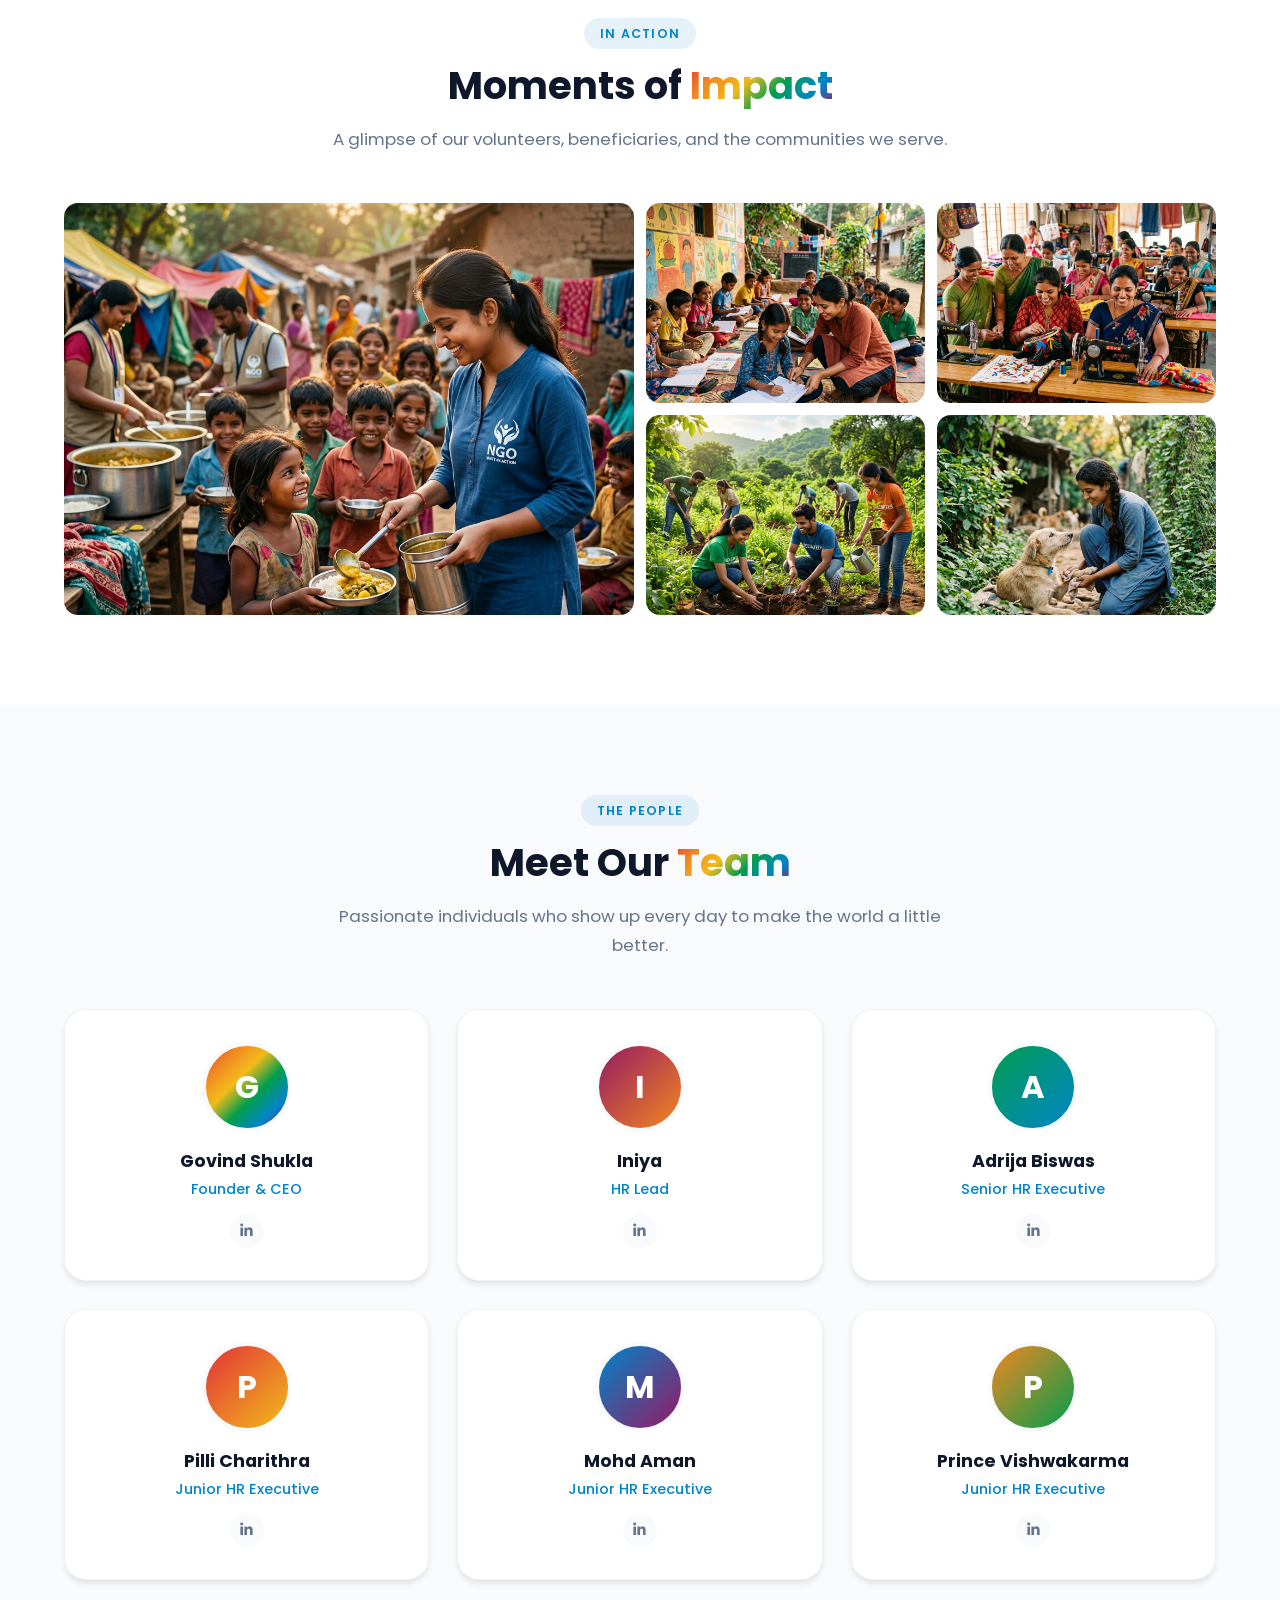
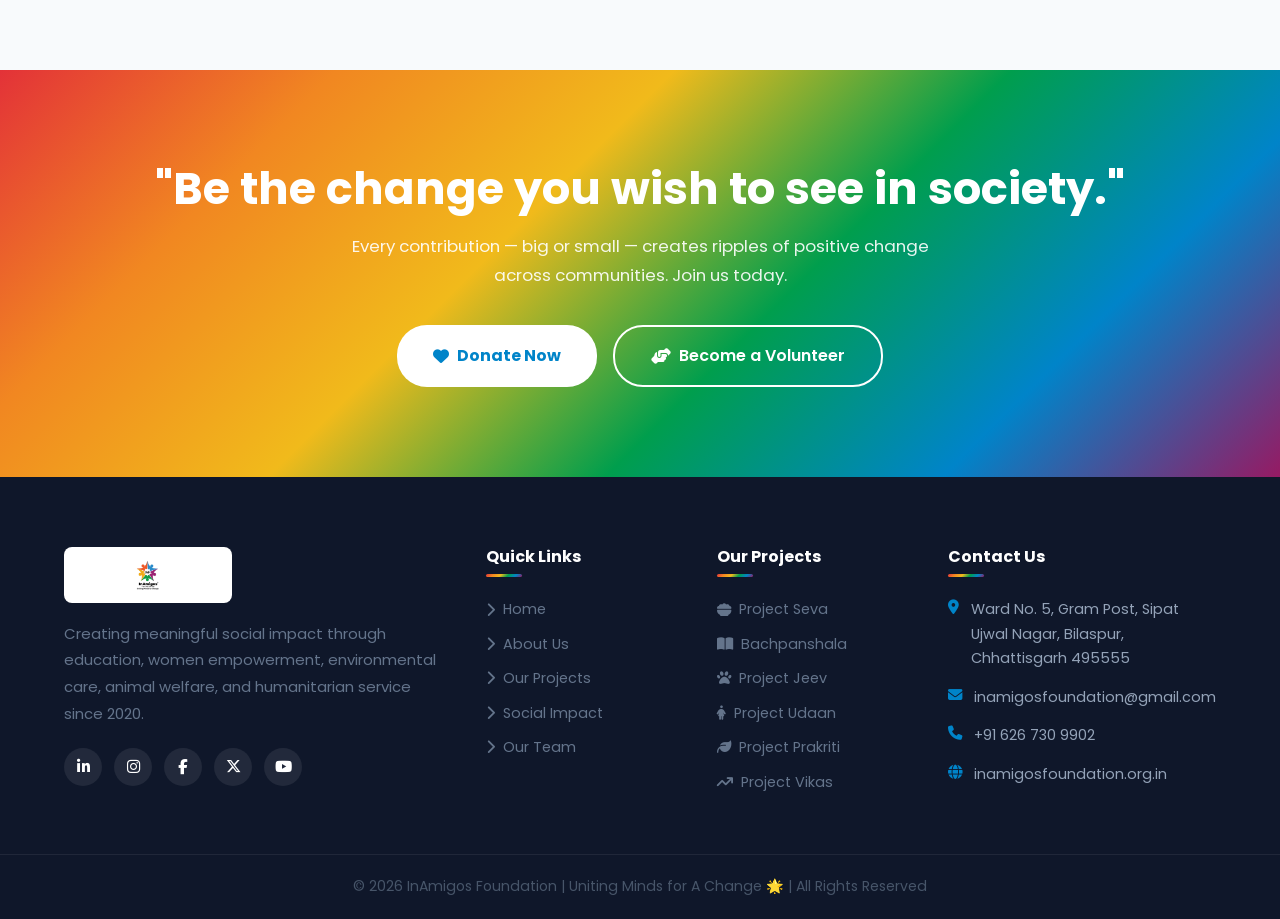
==== commit ded48512: "feat: complete website rebuild with hero slider, stats, impact, gallery, reusable components" ====
--- a/project/index.html
+++ b/project/index.html
@@ -1,308 +1,458 @@
 <!DOCTYPE html>
 <html lang="en">
 <head>
-    <meta charset="UTF-8">
-    <meta name="viewport" content="width=device-width, initial-scale=1.0">
-    <meta name="description" content="InAmigos Foundation - Uniting Minds for A Change. NGO creating social impact through education, empowerment, environmental care, and more.">
-    <title>InAmigos Foundation | Uniting Minds for A Change</title>
-    
-    <!-- Favicon -->
-    <link rel="icon" type="image/png" href="favicon.png">
-    <link rel="shortcut icon" type="image/png" href="favicon.png">
-    
-    <!-- Google Fonts: Poppins -->
-    <link rel="preconnect" href="https://fonts.googleapis.com">
-    <link rel="preconnect" href="https://fonts.gstatic.com" crossorigin>
-    <link href="https://fonts.googleapis.com/css2?family=Poppins:wght@300;400;500;600;700&display=swap" rel="stylesheet">
-    
-    <!-- Font Awesome -->
-    <link rel="stylesheet" href="https://cdnjs.cloudflare.com/ajax/libs/font-awesome/6.5.1/css/all.min.css">
-    
-    <!-- Custom CSS -->
-    <link rel="stylesheet" href="style.css">
+  <meta charset="UTF-8">
+  <meta name="viewport" content="width=device-width, initial-scale=1.0">
+  <meta name="description" content="InAmigos Foundation — Uniting Minds for A Change. A registered NGO driving social impact through education, empowerment, environment, animal welfare & more.">
+  <title>InAmigos Foundation | Uniting Minds for A Change</title>
+  <link rel="icon" type="image/png" href="favicon.png">
+  <link rel="preconnect" href="https://fonts.googleapis.com">
+  <link rel="preconnect" href="https://fonts.gstatic.com" crossorigin>
+  <link href="https://fonts.googleapis.com/css2?family=Poppins:wght@300;400;500;600;700;800&display=swap" rel="stylesheet">
+  <link rel="stylesheet" href="https://cdnjs.cloudflare.com/ajax/libs/font-awesome/6.5.1/css/all.min.css">
+  <link rel="stylesheet" href="style.css">
+
+  <!-- Hero slider: only show active slide -->
+  <style>
+    .hero-slide{display:none;animation:fadeIn .8s ease}
+    .hero-slide.active{display:flex}
+  </style>
 </head>
 <body>
 
-    <!-- 1️⃣ NAVBAR SECTION -->
-    <header class="header">
-        <div class="container navbar">
-            <a href="#" class="logo">
-                <img src="logo.png" alt="InAmigos Foundation Logo" class="logo-img">
-            </a>
-            
-            <input type="checkbox" id="nav-toggle" class="nav-toggle">
-            <label for="nav-toggle" class="nav-toggle-label">
-                <span></span>
-            </label>
-
-            <nav class="nav-menu">
-                <ul class="nav-links">
-                    <li><a href="index.html#home">Home</a></li>
-                    <li><a href="index.html#about">About</a></li>
-                    <li><a href="projects.html">Projects</a></li>
-                    <li><a href="index.html#impact">Impact</a></li>
-                    <li><a href="index.html#team">Team</a></li>
-                    <li><a href="index.html#contact">Contact</a></li>
-                </ul>
-            </nav>
-        </div>
-    </header>
-
-    <!-- 2️⃣ HERO SECTION -->
-    <section id="home" class="hero">
-        <div class="hero-overlay"></div>
-        <div class="container hero-content">
-            <h1 class="hero-title">Uniting Minds for A Change 🌟</h1>
-            <p class="hero-subtitle">Together we can create a better future through education, empowerment, environmental care, and community service.</p>
-            <div class="hero-buttons">
-                <a href="#contact" class="btn btn-primary">Join Us</a>
-                <a href="#about" class="btn btn-secondary">Volunteer Now</a>
-            </div>
-        </div>
-    </section>
-
-    <!-- 3️⃣ ABOUT SECTION -->
-    <section id="about" class="about section">
-        <div class="container">
-            <div class="section-header">
-                <h2>🤩 About InAmigos Foundation 🤩</h2>
-                <div class="divider"></div>
-            </div>
-            
-            <p class="about-text">InAmigos Foundation is a registered non-profit organization committed to creating meaningful social impact through education, empowerment, environmental initiatives, animal welfare, and humanitarian support.</p>
-            
-            <div class="about-grid">
-                <div class="info-card"><i class="fa-solid fa-file-contract"></i> <span>Registered under Companies Act 2013</span></div>
-                <div class="info-card"><i class="fa-solid fa-certificate"></i> <span>80G & 12A Certified</span></div>
-                <div class="info-card"><i class="fa-solid fa-landmark"></i> <span>NGO DARPAN Registered with NITI Aayog</span></div>
-                <div class="info-card"><i class="fa-solid fa-hand-holding-dollar"></i> <span>CSR-1 Registered</span></div>
-                <div class="info-card"><i class="fa-solid fa-award"></i> <span>IAF ISO 9001:2015 Certified</span></div>
-                <div class="info-card"><i class="fa-solid fa-scale-balanced"></i> <span>Transparent legal records accessible through MCA</span></div>
-                <div class="info-card"><i class="fa-solid fa-handshake"></i> <span>Internshala Partner for 5+ years</span></div>
-                <div class="info-card"><i class="fa-solid fa-users"></i> <span>Successfully onboarded 1 Lakh+ interns</span></div>
-                <div class="info-card"><i class="fa-solid fa-trophy"></i> <span>Ranked among TOP Employers on Internshala</span></div>
-                <div class="info-card"><i class="fa-solid fa-medal"></i> <span>Awarded Top 5 Best NGOs of the Year 2025 by Mayor of Delhi</span></div>
-                <div class="info-card"><i class="fa-solid fa-star"></i> <span>SPJIMR SICA Finalist 2025</span></div>
-                <div class="info-card"><i class="fa-solid fa-crown"></i> <span>Founder recognized by Rajya Sabha Member of Parliament</span></div>
-            </div>
-
-            <div class="about-action">
-                <a href="https://inamigosfoundation.org.in/" target="_blank" class="btn btn-primary">Know More About Us</a>
-            </div>
-        </div>
-    </section>
-
-    <!-- 4️⃣ PROJECTS SECTION -->
-    <section id="projects" class="projects section bg-light">
-        <div class="container">
-            <div class="section-header">
-                <h2>Our Projects</h2>
-                <div class="divider"></div>
-            </div>
-
-            <div class="projects-grid">
-                <!-- Project 1 -->
-                <div class="project-card">
-                    <div class="project-img" style="background-image: url('https://images.unsplash.com/photo-1488521787991-ed7bbaae773c?ixlib=rb-4.0.3&auto=format&fit=crop&w=600&q=80')"></div>
-                    <div class="project-content">
-                        <h3><i class="fa-solid fa-bowl-food icon-primary"></i> Seva</h3>
-                        <p>Helping those in need with food, clothes, and essentials 🍚👚</p>
-                    </div>
-                </div>
-                <!-- Project 2 -->
-                <div class="project-card">
-                    <div class="project-img" style="background-image: url('https://images.unsplash.com/photo-1503676260728-1c00da094a0b?ixlib=rb-4.0.3&auto=format&fit=crop&w=600&q=80')"></div>
-                    <div class="project-content">
-                        <h3><i class="fa-solid fa-book-open-reader icon-primary"></i> Bachpanshala</h3>
-                        <p>Providing education and care to underprivileged children 📚</p>
-                    </div>
-                </div>
-                <!-- Project 3 -->
-                <div class="project-card">
-                    <div class="project-img" style="background-image: url('https://images.unsplash.com/photo-1548767797-d8c844163c4c?ixlib=rb-4.0.3&auto=format&fit=crop&w=600&q=80')"></div>
-                    <div class="project-content">
-                        <h3><i class="fa-solid fa-paw icon-primary"></i> Jeev</h3>
-                        <p>Supporting and rescuing animals 😇</p>
-                    </div>
-                </div>
-                <!-- Project 4 -->
-                <div class="project-card">
-                    <div class="project-img" style="background-image: url('https://images.unsplash.com/photo-1573164713988-8665fc963095?ixlib=rb-4.0.3&auto=format&fit=crop&w=600&q=80')"></div>
-                    <div class="project-content">
-                        <h3><i class="fa-solid fa-person-dress icon-primary"></i> Udaan</h3>
-                        <p>Empowering women with skills and opportunities 🎓💫</p>
-                    </div>
-                </div>
-                <!-- Project 5 -->
-                <div class="project-card">
-                    <div class="project-img" style="background-image: url('https://images.unsplash.com/photo-1542601906990-b4d3fb778b09?ixlib=rb-4.0.3&auto=format&fit=crop&w=600&q=80')"></div>
-                    <div class="project-content">
-                        <h3><i class="fa-solid fa-leaf icon-primary"></i> Prakriti</h3>
-                        <p>Protecting the environment through clean-up drives and plantation 🌍✨</p>
-                    </div>
-                </div>
-                <!-- Project 6 -->
-                <div class="project-card">
-                    <div class="project-img" style="background-image: url('https://images.unsplash.com/photo-1522071820081-009f0129c71c?ixlib=rb-4.0.3&auto=format&fit=crop&w=600&q=80')"></div>
-                    <div class="project-content">
-                        <h3><i class="fa-solid fa-arrow-trend-up icon-primary"></i> Vikas</h3>
-                        <p>Helping youth grow through internships and skill-building ✨</p>
-                    </div>
-                </div>
-            </div>
-            
-            <div style="text-align: center; margin-top: 50px;">
-                <a href="projects.html" class="btn btn-primary btn-large">View Detailed Projects</a>
-            </div>
-        </div>
-    </section>
-
-    <!-- 5️⃣ SOCIAL IMPACT SECTION -->
-    <section id="impact" class="impact section">
-        <div class="container">
-            <div class="section-header">
-                <h2>Our Social Impact</h2>
-                <div class="divider"></div>
-            </div>
-
-            <div class="impact-grid">
-                <div class="stat-card">
-                    <i class="fa-solid fa-user-graduate"></i>
-                    <h3>1 Lakh+</h3>
-                    <p>Interns</p>
-                </div>
-                <div class="stat-card">
-                    <i class="fa-solid fa-venus"></i>
-                    <h3>Women Empowered</h3>
-                </div>
-                <div class="stat-card">
-                    <i class="fa-solid fa-children"></i>
-                    <h3>Children Educated</h3>
-                </div>
-                <div class="stat-card">
-                    <i class="fa-solid fa-tree"></i>
-                    <h3>Trees Planted</h3>
-                </div>
-                <div class="stat-card">
-                    <i class="fa-solid fa-dog"></i>
-                    <h3>Animals Rescued</h3>
-                </div>
-                <div class="stat-card">
-                    <i class="fa-solid fa-hand-holding-heart"></i>
-                    <h3>Volunteers Joined</h3>
-                </div>
-            </div>
-        </div>
-    </section>
-
-    <!-- Gallery Section Removed as requested -->
-
-    <!-- 7️⃣ TEAM SECTION -->
-    <section id="team" class="team section">
-        <div class="container">
-            <div class="section-header">
-                <h2>Meet Our Team</h2>
-                <div class="divider"></div>
-            </div>
-
-            <div class="team-grid">
-                <div class="team-card">
-                    <div class="team-info">
-                        <h3>Govind Shukla</h3>
-                        <p class="role">CEO</p>
-                    </div>
-                </div>
-                
-                <div class="team-card">
-                    <div class="team-info">
-                        <h3>Iniya</h3>
-                        <p class="role">HR Lead</p>
-                    </div>
-                </div>
-
-                <div class="team-card">
-                    <div class="team-info">
-                        <h3>Adrija Biswas</h3>
-                        <p class="role">Senior HR Executive</p>
-                    </div>
-                </div>
-
-                <div class="team-card">
-                    <div class="team-info">
-                        <h3>Pilli Charithra</h3>
-                        <p class="role">Junior HR Executive</p>
-                    </div>
-                </div>
-
-                <div class="team-card">
-                    <div class="team-info">
-                        <h3>Mohd Aman</h3>
-                        <p class="role">Junior HR Executive</p>
-                    </div>
-                </div>
-
-                <div class="team-card">
-                    <div class="team-info">
-                        <h3>Prince Vishwakarma</h3>
-                        <p class="role">Junior HR Executive</p>
-                    </div>
-                </div>
-            </div>
-        </div>
-    </section>
-
-    <!-- 8️⃣ CALL TO ACTION SECTION -->
-    <section class="cta section">
-        <div class="container cta-content">
-            <h2>"Be the change you wish to see in society."</h2>
-            <div class="cta-buttons">
-                <a href="#contact" class="btn btn-primary btn-large">Become a Volunteer</a>
-                <a href="#contact" class="btn btn-outline btn-large">Support Our Mission</a>
-            </div>
-        </div>
-    </section>
-
-    <!-- 9️⃣ FOOTER SECTION -->
-    <footer id="contact" class="footer">
-        <div class="container footer-grid">
-            <div class="footer-about">
-                <h3><img src="logo.png" alt="InAmigos Foundation Logo" class="footer-logo-img"></h3>
-                <p>Creating meaningful social impact through education, empowerment, environmental initiatives, animal welfare, and humanitarian support.</p>
-            </div>
-            
-            <div class="footer-links">
-                <h4>Quick Links</h4>
-                <ul>
-                    <li><a href="index.html#home">Home</a></li>
-                    <li><a href="index.html#about">About Us</a></li>
-                    <li><a href="projects.html">Our Projects</a></li>
-                    <li><a href="index.html#impact">Social Impact</a></li>
-                </ul>
-            </div>
-
-            <div class="footer-contact">
-                <h4>Contact Us</h4>
-                <p><i class="fa-solid fa-map-location-dot"></i> Ward No. 5, Gram Post, Sipat Ujwal Nagar, Bilaspur, Chhattisgarh 495555</p>
-                <p><i class="fa-solid fa-envelope"></i> inamigosfoundation@gmail.com</p>
-                <p><i class="fa-solid fa-phone"></i> +91 626 730 9902</p>
-                <p><i class="fa-solid fa-globe"></i> inamigosfoundation.org.in</p>
-            </div>
-
-            <div class="footer-social">
-                <h4>Follow Us</h4>
-                <div class="social-icons">
-                    <a href="https://www.linkedin.com/company/inamigos-foundation" target="_blank" aria-label="LinkedIn"><i class="fa-brands fa-linkedin-in"></i></a>
-                    <a href="https://instagram.com/inamigos?utm_medium=copy_link" target="_blank" aria-label="Instagram"><i class="fa-brands fa-instagram"></i></a>
-                    <a href="https://www.facebook.com/share/1CeyCkB3uL/" target="_blank" aria-label="Facebook"><i class="fa-brands fa-facebook-f"></i></a>
-                    <a href="https://twitter.com/InAmigosF?s=08" target="_blank" aria-label="X (Twitter)"><i class="fa-brands fa-x-twitter"></i></a>
-                    <a href="https://youtube.com/@inamigosfoundation?si=lcyRib3x-bScUF5M" target="_blank" aria-label="YouTube"><i class="fa-brands fa-youtube"></i></a>
-                </div>
-            </div>
-        </div>
-        <div class="footer-bottom">
-            <p>&copy; 2026 InAmigos Foundation | Uniting Minds for A Change 🌟</p>
-        </div>
-    </footer>
-
+  <!-- ═══ HERO SLIDER ═══ -->
+  <section id="home" class="hero">
+
+    <!-- Slide 1 — Seva -->
+    <div class="hero-slide" style="background-image:url('images/hero-seva.png')">
+      <div class="container hero-content">
+        <span class="hero-tag animate-up">Project Seva</span>
+        <h1 class="animate-up-2">Serving Humanity<br>with <em>Compassion</em></h1>
+        <p class="animate-up-3">Every day, our volunteers distribute food, clothing, and essentials to those who need it most — because dignity is a right, not a privilege.</p>
+        <div class="hero-buttons animate-up-3">
+          <a href="#contact" class="btn btn-primary btn-lg"><i class="fa-solid fa-heart"></i> Donate Now</a>
+          <a href="projects.html#seva" class="btn btn-outline btn-lg">Learn More</a>
+        </div>
+      </div>
+    </div>
+
+    <!-- Slide 2 — Bachpanshala -->
+    <div class="hero-slide" style="background-image:url('images/hero-bachpanshala.png')">
+      <div class="container hero-content">
+        <span class="hero-tag">Project Bachpanshala</span>
+        <h1>Nurturing Young Minds,<br>Building <em>Bright Futures</em></h1>
+        <p>Free education, mentorship, and holistic development for underprivileged children across India. Because every child deserves to dream big.</p>
+        <div class="hero-buttons">
+          <a href="#contact" class="btn btn-primary btn-lg"><i class="fa-solid fa-graduation-cap"></i> Support Education</a>
+          <a href="projects.html#bachpanshala" class="btn btn-outline btn-lg">Learn More</a>
+        </div>
+      </div>
+    </div>
+
+    <!-- Slide 3 — Udaan -->
+    <div class="hero-slide" style="background-image:url('images/hero-udaan.png')">
+      <div class="container hero-content">
+        <span class="hero-tag">Project Udaan</span>
+        <h1>Soaring Towards<br><em>Independence</em></h1>
+        <p>Empowering women from marginalized communities with vocational skills, digital literacy, and the confidence to lead their own lives.</p>
+        <div class="hero-buttons">
+          <a href="#contact" class="btn btn-primary btn-lg"><i class="fa-solid fa-person-dress"></i> Empower Women</a>
+          <a href="projects.html#udaan" class="btn btn-outline btn-lg">Learn More</a>
+        </div>
+      </div>
+    </div>
+
+    <!-- Slide 4 — Prakriti -->
+    <div class="hero-slide" style="background-image:url('images/hero-prakriti.png')">
+      <div class="container hero-content">
+        <span class="hero-tag">Project Prakriti</span>
+        <h1>Healing Our Planet,<br>One <em>Tree</em> at a Time</h1>
+        <p>Massive plantation drives, clean-up campaigns, and plastic-free awareness programs to conserve the environment for future generations.</p>
+        <div class="hero-buttons">
+          <a href="#contact" class="btn btn-primary btn-lg"><i class="fa-solid fa-leaf"></i> Go Green</a>
+          <a href="projects.html#prakriti" class="btn btn-outline btn-lg">Learn More</a>
+        </div>
+      </div>
+    </div>
+
+    <!-- Slide 5 — Jeev -->
+    <div class="hero-slide" style="background-image:url('images/hero-jeev.png')">
+      <div class="container hero-content">
+        <span class="hero-tag">Project Jeev</span>
+        <h1>Compassion for<br><em>All Living Beings</em></h1>
+        <p>Daily feeding programs, rescue operations, and medical care for stray animals — because every life matters.</p>
+        <div class="hero-buttons">
+          <a href="#contact" class="btn btn-primary btn-lg"><i class="fa-solid fa-paw"></i> Save Animals</a>
+          <a href="projects.html#jeev" class="btn btn-outline btn-lg">Learn More</a>
+        </div>
+      </div>
+    </div>
+
+    <!-- Arrows -->
+    <div class="hero-arrows">
+      <button class="hero-arrow" id="hero-prev" aria-label="Previous"><i class="fa-solid fa-chevron-left"></i></button>
+      <button class="hero-arrow" id="hero-next" aria-label="Next"><i class="fa-solid fa-chevron-right"></i></button>
+    </div>
+
+    <!-- Dots -->
+    <div class="hero-controls">
+      <button class="hero-dot" aria-label="Slide 1"></button>
+      <button class="hero-dot" aria-label="Slide 2"></button>
+      <button class="hero-dot" aria-label="Slide 3"></button>
+      <button class="hero-dot" aria-label="Slide 4"></button>
+      <button class="hero-dot" aria-label="Slide 5"></button>
+    </div>
+  </section>
+
+  <!-- ═══ STATS COUNTER ═══ -->
+  <section class="stats">
+    <div class="container">
+      <div class="stats-grid">
+        <div class="stat-item fade-in">
+          <div class="stat-icon"><i class="fa-solid fa-user-tie"></i></div>
+          <div class="stat-number"><span data-count="200" data-suffix="+">0+</span></div>
+          <div class="stat-label">Volunteers</div>
+        </div>
+        <div class="stat-item fade-in">
+          <div class="stat-icon"><i class="fa-solid fa-map-location-dot"></i></div>
+          <div class="stat-number"><span data-count="28" data-suffix="+">0+</span></div>
+          <div class="stat-label">States Reached</div>
+        </div>
+        <div class="stat-item fade-in">
+          <div class="stat-icon"><i class="fa-solid fa-hands-holding-circle"></i></div>
+          <div class="stat-number"><span data-count="6">0</span></div>
+          <div class="stat-label">Core Projects</div>
+        </div>
+        <div class="stat-item fade-in">
+          <div class="stat-icon"><i class="fa-solid fa-people-group"></i></div>
+          <div class="stat-number"><span data-count="50000" data-suffix="+">0+</span></div>
+          <div class="stat-label">Beneficiaries</div>
+        </div>
+      </div>
+    </div>
+  </section>
+
+  <!-- ═══ ABOUT ═══ -->
+  <section id="about" class="section">
+    <div class="container">
+      <div class="about-grid">
+        <div class="about-img-wrap">
+          <img src="images/hero-seva.png" alt="InAmigos Foundation volunteers in action" class="about-img-main">
+          <div class="about-badge">
+            <strong>2020</strong>
+            <span>Founded</span>
+          </div>
+        </div>
+        <div class="about-text-side fade-in">
+          <span class="section-label">Get to Know Us</span>
+          <h2 class="section-title">India's Heart-Driven <span>NGO</span></h2>
+          <p>InAmigos Foundation was founded on <strong>September 23, 2020</strong> by Mr. <strong>Govind Shukla (Founder & CEO)</strong>. Registered as a <strong>Section 8 non-profit</strong> under the Companies Act 2013, we are licensed by the Central Government and headquartered in Bilaspur, Chhattisgarh.</p>
+          <p>With a powerful network of dedicated volunteers, corporate partners, and passionate changemakers, we work tirelessly to uplift communities across India through six flagship initiatives.</p>
+
+          <div class="credentials">
+            <div class="cred-item"><i class="fa-solid fa-certificate"></i><span>80G & 12A Certified</span></div>
+            <div class="cred-item"><i class="fa-solid fa-landmark"></i><span>NGO DARPAN — NITI Aayog</span></div>
+            <div class="cred-item"><i class="fa-solid fa-hand-holding-dollar"></i><span>CSR-1 Registered</span></div>
+            <div class="cred-item"><i class="fa-solid fa-award"></i><span>IAF ISO 9001:2015</span></div>
+            <div class="cred-item"><i class="fa-solid fa-trophy"></i><span>Top 5 NGO — Mayor of Delhi 2025</span></div>
+            <div class="cred-item"><i class="fa-solid fa-handshake"></i><span>Internshala Partner 5+ Years</span></div>
+            <div class="cred-item"><i class="fa-solid fa-star"></i><span>SPJIMR SICA Finalist 2025</span></div>
+            <div class="cred-item"><i class="fa-solid fa-crown"></i><span>Founder — Rajya Sabha MP Award</span></div>
+          </div>
+
+          <div style="display:flex;gap:16px;flex-wrap:wrap;margin-top:10px">
+            <a href="https://inamigosfoundation.org.in/" target="_blank" class="btn btn-primary"><i class="fa-solid fa-arrow-up-right-from-square"></i> Official Website</a>
+            <a href="projects.html" class="btn btn-outline-primary"><i class="fa-solid fa-grid-2"></i> Our Projects</a>
+          </div>
+        </div>
+      </div>
+    </div>
+  </section>
+
+  <!-- ═══ CAUSES / PROJECTS ═══ -->
+  <section id="projects" class="section bg-light">
+    <div class="container">
+      <div class="text-center fade-in">
+        <span class="section-label">What We Do</span>
+        <h2 class="section-title">Our Core <span>Causes</span></h2>
+        <p class="section-sub">Six powerful initiatives — each one a promise to serve, protect, and empower.</p>
+      </div>
+
+      <div class="causes-grid">
+        <!-- Seva -->
+        <div class="cause-card fade-in">
+          <div class="cause-img">
+            <img src="images/hero-seva.png" alt="Project Seva">
+            <span class="cause-badge">Active</span>
+          </div>
+          <div class="cause-body">
+            <div class="cause-icon-wrap"><i class="fa-solid fa-bowl-food"></i></div>
+            <h3>Project Seva</h3>
+            <p>Helping those in need with food, clothing, and essential hygiene supplies through compassionate outreach drives.</p>
+            <div class="cause-meta">
+              <span><i class="fa-solid fa-users"></i> 5,000+ served monthly</span>
+              <a href="projects.html#seva" class="btn-outline-primary" style="padding:5px 14px;font-size:.82rem">Read More</a>
+            </div>
+          </div>
+        </div>
+        <!-- Bachpanshala -->
+        <div class="cause-card fade-in">
+          <div class="cause-img">
+            <img src="images/hero-bachpanshala.png" alt="Project Bachpanshala">
+            <span class="cause-badge">Active</span>
+          </div>
+          <div class="cause-body">
+            <div class="cause-icon-wrap"><i class="fa-solid fa-book-open-reader"></i></div>
+            <h3>Project Bachpanshala</h3>
+            <p>Free education, stationery, books, and mentorship for underprivileged children to build brighter futures.</p>
+            <div class="cause-meta">
+              <span><i class="fa-solid fa-child"></i> 2,000+ children educated</span>
+              <a href="projects.html#bachpanshala" class="btn-outline-primary" style="padding:5px 14px;font-size:.82rem">Read More</a>
+            </div>
+          </div>
+        </div>
+        <!-- Jeev -->
+        <div class="cause-card fade-in">
+          <div class="cause-img">
+            <img src="images/hero-jeev.png" alt="Project Jeev">
+            <span class="cause-badge">Active</span>
+          </div>
+          <div class="cause-body">
+            <div class="cause-icon-wrap"><i class="fa-solid fa-paw"></i></div>
+            <h3>Project Jeev</h3>
+            <p>Daily feeding programs, rescue operations, and medical care for stray animals — every life deserves love.</p>
+            <div class="cause-meta">
+              <span><i class="fa-solid fa-dog"></i> 500+ animals rescued</span>
+              <a href="projects.html#jeev" class="btn-outline-primary" style="padding:5px 14px;font-size:.82rem">Read More</a>
+            </div>
+          </div>
+        </div>
+        <!-- Udaan -->
+        <div class="cause-card fade-in">
+          <div class="cause-img">
+            <img src="images/hero-udaan.png" alt="Project Udaan">
+            <span class="cause-badge">Active</span>
+          </div>
+          <div class="cause-body">
+            <div class="cause-icon-wrap"><i class="fa-solid fa-person-dress"></i></div>
+            <h3>Project Udaan</h3>
+            <p>Vocational training, digital literacy, and awareness sessions empowering women with financial independence.</p>
+            <div class="cause-meta">
+              <span><i class="fa-solid fa-venus"></i> 1,000+ women empowered</span>
+              <a href="projects.html#udaan" class="btn-outline-primary" style="padding:5px 14px;font-size:.82rem">Read More</a>
+            </div>
+          </div>
+        </div>
+        <!-- Prakriti -->
+        <div class="cause-card fade-in">
+          <div class="cause-img">
+            <img src="images/hero-prakriti.png" alt="Project Prakriti">
+            <span class="cause-badge">Active</span>
+          </div>
+          <div class="cause-body">
+            <div class="cause-icon-wrap"><i class="fa-solid fa-leaf"></i></div>
+            <h3>Project Prakriti</h3>
+            <p>Tree plantation drives, cleanliness campaigns, and plastic-free education for a sustainable tomorrow.</p>
+            <div class="cause-meta">
+              <span><i class="fa-solid fa-tree"></i> 10,000+ trees planted</span>
+              <a href="projects.html#prakriti" class="btn-outline-primary" style="padding:5px 14px;font-size:.82rem">Read More</a>
+            </div>
+          </div>
+        </div>
+        <!-- Vikas -->
+        <div class="cause-card fade-in">
+          <div class="cause-img">
+            <img src="https://images.unsplash.com/photo-1522071820081-009f0129c71c?auto=format&fit=crop&w=600&q=80" alt="Project Vikas">
+            <span class="cause-badge">Active</span>
+          </div>
+          <div class="cause-body">
+            <div class="cause-icon-wrap"><i class="fa-solid fa-arrow-trend-up"></i></div>
+            <h3>Project Vikas</h3>
+            <p>Bridging education and employability through internships, skill workshops, and career counseling for youth.</p>
+            <div class="cause-meta">
+              <span><i class="fa-solid fa-user-graduate"></i> 1 Lakh+ interns</span>
+              <a href="projects.html#vikas" class="btn-outline-primary" style="padding:5px 14px;font-size:.82rem">Read More</a>
+            </div>
+          </div>
+        </div>
+      </div>
+
+      <div class="text-center" style="margin-top:50px">
+        <a href="projects.html" class="btn btn-primary btn-lg"><i class="fa-solid fa-grid-2"></i> View All Projects</a>
+      </div>
+    </div>
+  </section>
+
+  <!-- ═══ SOCIAL IMPACT / PURPOSE ═══ -->
+  <section id="impact" class="impact section">
+    <div class="container">
+      <div class="text-center fade-in">
+        <span class="section-label" style="background:rgba(255,255,255,.1);color:var(--orange)">Why We Exist</span>
+        <h2 class="section-title" style="color:var(--white)">The <span style="-webkit-text-fill-color:unset;background:none;color:var(--orange)">Purpose</span> Behind Our Work</h2>
+        <p class="section-sub" style="color:rgba(255,255,255,.7)">Each project tackles a real, urgent social need — here's the impact we are creating together.</p>
+      </div>
+
+      <div class="impact-grid">
+        <div class="impact-card fade-in">
+          <i class="fa-solid fa-bowl-food"></i>
+          <h3>No One Sleeps Hungry</h3>
+          <p>Project Seva ensures thousands of meals are distributed weekly, preserving the dignity of every individual regardless of their circumstances.</p>
+        </div>
+        <div class="impact-card fade-in">
+          <i class="fa-solid fa-book-open-reader"></i>
+          <h3>Education as a Right</h3>
+          <p>Bachpanshala creates safe learning spaces for children who lack access to formal schooling, breaking the cycle of poverty through knowledge.</p>
+        </div>
+        <div class="impact-card fade-in">
+          <i class="fa-solid fa-paw"></i>
+          <h3>Compassion Without Boundaries</h3>
+          <p>Project Jeev advocates for the voiceless — rescuing, feeding, and providing medical care to animals abandoned on India's streets.</p>
+        </div>
+        <div class="impact-card fade-in">
+          <i class="fa-solid fa-person-dress"></i>
+          <h3>Women Leading Change</h3>
+          <p>Udaan transforms lives by equipping women with skills that open doors to financial independence, self-confidence, and leadership.</p>
+        </div>
+        <div class="impact-card fade-in">
+          <i class="fa-solid fa-earth-asia"></i>
+          <h3>A Greener Tomorrow</h3>
+          <p>Prakriti combats climate change at the grassroots — planting trees, cleaning communities, and educating citizens on sustainable living.</p>
+        </div>
+        <div class="impact-card fade-in">
+          <i class="fa-solid fa-briefcase"></i>
+          <h3>Youth Ready for the World</h3>
+          <p>Vikas bridges the gap between college and career, helping India's youth develop professional skills and land meaningful opportunities.</p>
+        </div>
+      </div>
+    </div>
+  </section>
+
+  <!-- ═══ GALLERY ═══ -->
+  <section id="gallery" class="section">
+    <div class="container">
+      <div class="text-center fade-in">
+        <span class="section-label">In Action</span>
+        <h2 class="section-title">Moments of <span>Impact</span></h2>
+        <p class="section-sub">A glimpse of our volunteers, beneficiaries, and the communities we serve.</p>
+      </div>
+
+      <div class="gallery-strip fade-in">
+        <div class="g-item g-item--wide g-item--tall">
+          <img src="images/hero-seva.png" alt="Seva food distribution">
+          <div class="g-overlay"><i class="fa-solid fa-magnifying-glass-plus"></i></div>
+        </div>
+        <div class="g-item">
+          <img src="images/hero-bachpanshala.png" alt="Bachpanshala education">
+          <div class="g-overlay"><i class="fa-solid fa-magnifying-glass-plus"></i></div>
+        </div>
+        <div class="g-item">
+          <img src="images/hero-udaan.png" alt="Udaan women empowerment">
+          <div class="g-overlay"><i class="fa-solid fa-magnifying-glass-plus"></i></div>
+        </div>
+        <div class="g-item">
+          <img src="images/hero-prakriti.png" alt="Prakriti plantation">
+          <div class="g-overlay"><i class="fa-solid fa-magnifying-glass-plus"></i></div>
+        </div>
+        <div class="g-item">
+          <img src="images/hero-jeev.png" alt="Jeev animal welfare">
+          <div class="g-overlay"><i class="fa-solid fa-magnifying-glass-plus"></i></div>
+        </div>
+      </div>
+    </div>
+  </section>
+
+  <!-- ═══ TEAM ═══ -->
+  <section id="team" class="section bg-light">
+    <div class="container">
+      <div class="text-center fade-in">
+        <span class="section-label">The People</span>
+        <h2 class="section-title">Meet Our <span>Team</span></h2>
+        <p class="section-sub">Passionate individuals who show up every day to make the world a little better.</p>
+      </div>
+
+      <div class="team-grid">
+        <div class="team-card fade-in">
+          <div class="team-avatar">G</div>
+          <div class="team-info">
+            <h3>Govind Shukla</h3>
+            <p class="role">Founder & CEO</p>
+          </div>
+          <div class="team-social">
+            <a href="https://www.linkedin.com/company/inamigos-foundation" target="_blank" aria-label="LinkedIn"><i class="fa-brands fa-linkedin-in"></i></a>
+          </div>
+        </div>
+        <div class="team-card fade-in">
+          <div class="team-avatar" style="background:linear-gradient(135deg,#961A63,#F18721)">I</div>
+          <div class="team-info">
+            <h3>Iniya</h3>
+            <p class="role">HR Lead</p>
+          </div>
+          <div class="team-social">
+            <a href="#" aria-label="LinkedIn"><i class="fa-brands fa-linkedin-in"></i></a>
+          </div>
+        </div>
+        <div class="team-card fade-in">
+          <div class="team-avatar" style="background:linear-gradient(135deg,#009E4D,#0084C9)">A</div>
+          <div class="team-info">
+            <h3>Adrija Biswas</h3>
+            <p class="role">Senior HR Executive</p>
+          </div>
+          <div class="team-social">
+            <a href="#" aria-label="LinkedIn"><i class="fa-brands fa-linkedin-in"></i></a>
+          </div>
+        </div>
+        <div class="team-card fade-in">
+          <div class="team-avatar" style="background:linear-gradient(135deg,#E33238,#F1BA1B)">P</div>
+          <div class="team-info">
+            <h3>Pilli Charithra</h3>
+            <p class="role">Junior HR Executive</p>
+          </div>
+          <div class="team-social">
+            <a href="#" aria-label="LinkedIn"><i class="fa-brands fa-linkedin-in"></i></a>
+          </div>
+        </div>
+        <div class="team-card fade-in">
+          <div class="team-avatar" style="background:linear-gradient(135deg,#0084C9,#961A63)">M</div>
+          <div class="team-info">
+            <h3>Mohd Aman</h3>
+            <p class="role">Junior HR Executive</p>
+          </div>
+          <div class="team-social">
+            <a href="#" aria-label="LinkedIn"><i class="fa-brands fa-linkedin-in"></i></a>
+          </div>
+        </div>
+        <div class="team-card fade-in">
+          <div class="team-avatar" style="background:linear-gradient(135deg,#F18721,#009E4D)">P</div>
+          <div class="team-info">
+            <h3>Prince Vishwakarma</h3>
+            <p class="role">Junior HR Executive</p>
+          </div>
+          <div class="team-social">
+            <a href="#" aria-label="LinkedIn"><i class="fa-brands fa-linkedin-in"></i></a>
+          </div>
+        </div>
+      </div>
+    </div>
+  </section>
+
+  <!-- ═══ CTA ═══ -->
+  <section class="cta">
+    <div class="container fade-in">
+      <h2>"Be the change you wish to see in society."</h2>
+      <p>Every contribution — big or small — creates ripples of positive change across communities. Join us today.</p>
+      <div class="cta-buttons">
+        <a href="https://rzp.io/l/kWQ87HP" target="_blank" class="btn btn-white btn-lg"><i class="fa-solid fa-heart"></i> Donate Now</a>
+        <a href="https://forms.gle/AB4c1hLaDDmtrKGU7" target="_blank" class="btn btn-border btn-lg"><i class="fa-solid fa-hands-helping"></i> Become a Volunteer</a>
+      </div>
+    </div>
+  </section>
+
+  <!-- components.js will inject navbar (top) + ticker + footer -->
+  <script src="components.js"></script>
+  <script>
+    renderNavbar('index.html#home');
+    renderTicker();
+    renderFooter();
+  </script>
 </body>
 </html>
--- a/project/style.css
+++ b/project/style.css
@@ -1,949 +1,342 @@
-/* =========================================
-   VARIABLES & GLOBAL STYLES
-   ========================================= */
+/* ============================================================
+   DESIGN TOKENS
+   ============================================================ */
 :root {
-    /* Logo Colors */
-    --logo-red: #E33238;
-    --logo-orange: #F18721;
-    --logo-yellow: #F1BA1B;
-    --logo-green: #009E4D;
-    --logo-blue: #0084C9;
-    --logo-purple: #961A63;
-
-    --primary-color: var(--logo-blue);
-    --primary-dark: #006b9e;
-    --secondary-color: var(--logo-orange);
-    --secondary-dark: #d67015;
-    
-    --dark-bg: #0f172a;
-    --light-bg: #f8fafc;
-    --text-main: #334155;
-    --text-light: #64748b;
-    --white: #ffffff;
-    
-    /* Colorful gradient representing the logo star */
-    --gradient-primary: linear-gradient(135deg, var(--logo-red) 0%, var(--logo-orange) 20%, var(--logo-yellow) 40%, var(--logo-green) 60%, var(--logo-blue) 80%, var(--logo-purple) 100%);
-    --gradient-cta: linear-gradient(135deg, var(--logo-blue) 0%, var(--logo-purple) 100%);
-    --gradient-overlay: linear-gradient(to right, rgba(15, 23, 42, 0.9), rgba(15, 23, 42, 0.6));
-    
-    --shadow-sm: 0 1px 3px rgba(0,0,0,0.1);
-    --shadow-md: 0 4px 6px -1px rgba(0,0,0,0.1);
-    --shadow-lg: 0 10px 15px -3px rgba(0,0,0,0.1);
-    --shadow-hover: 0 20px 25px -5px rgba(0,0,0,0.1), 0 10px 10px -5px rgba(0,0,0,0.04);
-    
-    --glass-bg: rgba(255, 255, 255, 0.85);
-    --glass-border: rgba(255, 255, 255, 0.18);
-    
-    --transition: all 0.3s cubic-bezier(0.4, 0, 0.2, 1);
-    
-    --border-radius-sm: 8px;
-    --border-radius-md: 12px;
-    --border-radius-lg: 20px;
-}
-
-html {
-    scroll-behavior: smooth;
-    font-size: 16px;
-    scroll-padding-top: 80px;
-}
-
-* {
-    margin: 0;
-    padding: 0;
-    box-sizing: border-box;
-}
-
-body {
-    font-family: 'Poppins', sans-serif;
-    color: var(--text-main);
-    line-height: 1.6;
-    background-color: var(--white);
-    overflow-x: hidden;
-}
-
-a {
-    text-decoration: none;
-    color: inherit;
-}
-
-ul {
-    list-style: none;
-}
-
-.container {
-    width: 100%;
-    max-width: 1200px;
-    margin: 0 auto;
-    padding: 0 20px;
-}
-
-.section {
-    padding: 80px 0;
-}
-
-.bg-light {
-    background-color: var(--light-bg);
-}
-
-/* Typography */
-h1, h2, h3, h4, h5, h6 {
-    font-weight: 600;
-    color: var(--dark-bg);
-    line-height: 1.3;
-}
-
-.section-header {
-    text-align: center;
-    margin-bottom: 50px;
-}
-
-.section-header h2 {
-    font-size: 2.5rem;
-    margin-bottom: 15px;
-    color: var(--dark-bg);
-}
-
-.divider {
-    height: 4px;
-    width: 80px;
-    background: var(--gradient-primary);
-    margin: 0 auto;
-    border-radius: 4px;
-}
-
-.icon-primary {
-    color: var(--primary-color);
-}
-
-/* =========================================
+  --red:    #E33238;
+  --orange: #F18721;
+  --yellow: #F1BA1B;
+  --green:  #009E4D;
+  --blue:   #0084C9;
+  --purple: #961A63;
+
+  --primary:      var(--blue);
+  --primary-dark: #006b9e;
+  --accent:       var(--orange);
+
+  --dark:   #0f172a;
+  --light:  #f8fafc;
+  --text:   #334155;
+  --muted:  #64748b;
+  --white:  #ffffff;
+
+  --grad-rainbow: linear-gradient(135deg,var(--red) 0%,var(--orange) 20%,var(--yellow) 40%,var(--green) 60%,var(--blue) 80%,var(--purple) 100%);
+  --grad-cta:     linear-gradient(135deg,var(--blue),var(--purple));
+  --grad-overlay: linear-gradient(to right,rgba(15,23,42,.88),rgba(15,23,42,.5));
+  --grad-dark:    linear-gradient(135deg,rgba(15,23,42,.96),rgba(15,23,42,.98));
+
+  --shadow-sm: 0 1px 3px rgba(0,0,0,.10);
+  --shadow-md: 0 4px 6px -1px rgba(0,0,0,.10);
+  --shadow-lg: 0 10px 15px -3px rgba(0,0,0,.10);
+  --shadow-xl: 0 20px 25px -5px rgba(0,0,0,.12),0 10px 10px -5px rgba(0,0,0,.05);
+
+  --glass-bg:     rgba(255,255,255,.85);
+  --glass-border: rgba(255,255,255,.18);
+
+  --ease: all .3s cubic-bezier(.4,0,.2,1);
+  --r-sm: 8px;
+  --r-md: 14px;
+  --r-lg: 22px;
+  --r-xl: 30px;
+}
+
+/* ============================================================
+   RESET & BASE
+   ============================================================ */
+*,*::before,*::after{margin:0;padding:0;box-sizing:border-box}
+html{scroll-behavior:smooth;font-size:16px;scroll-padding-top:80px}
+body{font-family:'Poppins',sans-serif;color:var(--text);background:var(--white);overflow-x:hidden;line-height:1.7}
+a{text-decoration:none;color:inherit}
+ul{list-style:none}
+img{display:block;max-width:100%}
+
+/* ============================================================
+   LAYOUT UTILITIES
+   ============================================================ */
+.container{width:100%;max-width:1200px;margin:0 auto;padding:0 24px}
+.section{padding:90px 0}
+.bg-light{background:var(--light)}
+.text-center{text-align:center}
+
+/* ============================================================
+   TYPOGRAPHY UTILITIES
+   ============================================================ */
+h1,h2,h3,h4,h5,h6{font-weight:700;color:var(--dark);line-height:1.3}
+
+.section-label{
+  display:inline-block;
+  background:rgba(0,132,201,.1);
+  color:var(--primary);
+  font-size:.78rem;
+  font-weight:600;
+  letter-spacing:.1em;
+  text-transform:uppercase;
+  padding:5px 16px;
+  border-radius:20px;
+  margin-bottom:12px;
+}
+.section-title{font-size:clamp(1.8rem,3vw,2.6rem);margin-bottom:14px}
+.section-title span{
+  background:var(--grad-rainbow);
+  -webkit-background-clip:text;
+  -webkit-text-fill-color:transparent;
+  background-clip:text;
+}
+.section-sub{color:var(--muted);max-width:620px;margin:0 auto 50px;font-size:1.05rem}
+.divider{height:4px;width:70px;background:var(--grad-rainbow);border-radius:4px;margin:12px auto 0}
+
+/* ============================================================
    BUTTONS
-   ========================================= */
-.btn {
-    display: inline-block;
-    padding: 12px 28px;
-    border-radius: 30px;
-    font-weight: 500;
-    text-align: center;
-    transition: var(--transition);
-    cursor: pointer;
-    border: none;
-}
-
-.btn-large {
-    padding: 15px 35px;
-    font-size: 1.1rem;
-}
-
-.btn-primary {
-    background: var(--gradient-primary);
-    color: var(--white);
-    box-shadow: var(--shadow-md);
-}
-
-.btn-primary:hover {
-    transform: translateY(-3px);
-    box-shadow: var(--shadow-lg);
-    color: var(--white);
-}
-
-.btn-secondary {
-    background: var(--secondary-color);
-    color: var(--white);
-    box-shadow: var(--shadow-md);
-}
-
-.btn-secondary:hover {
-    background: var(--secondary-dark);
-    transform: translateY(-3px);
-    box-shadow: var(--shadow-lg);
-}
-
-.btn-outline {
-    background: transparent;
-    border: 2px solid var(--white);
-    color: var(--white);
-}
-
-.btn-outline:hover {
-    background: var(--white);
-    color: var(--primary-color);
-}
-
-/* =========================================
-   1️⃣ NAVBAR
-   ========================================= */
-.header {
-    position: fixed;
-    top: 0;
-    left: 0;
-    width: 100%;
-    z-index: 1000;
-    background: var(--glass-bg);
-    backdrop-filter: blur(10px);
-    -webkit-backdrop-filter: blur(10px);
-    border-bottom: 1px solid var(--glass-border);
-    box-shadow: var(--shadow-sm);
-    transition: var(--transition);
-}
-
-.navbar {
-    display: flex;
-    justify-content: space-between;
-    align-items: center;
-    height: 80px;
-}
-
-.logo {
-    display: flex;
-    align-items: center;
-}
-
-.logo-img {
-    height: 50px;
-    width: auto;
-    object-fit: contain;
-}
-
-.footer-logo-img {
-    height: 60px;
-    width: auto;
-    object-fit: contain;
-    background-color: var(--white);
-    padding: 10px;
-    border-radius: var(--border-radius-sm);
-}
-
-.nav-toggle {
-    display: none;
-}
-
-.nav-toggle-label {
-    display: none;
-    cursor: pointer;
-}
-
-.nav-menu {
-    display: block;
-}
-
-.nav-links {
-    display: flex;
-    gap: 30px;
-}
-
-.nav-links li a {
-    font-weight: 500;
-    color: var(--text-main);
-    position: relative;
-    padding: 5px 0;
-    transition: var(--transition);
-}
-
-.nav-links li a::after {
-    content: '';
-    position: absolute;
-    width: 0;
-    height: 2px;
-    bottom: 0;
-    left: 0;
-    background: var(--primary-color);
-    transition: var(--transition);
-}
-
-.nav-links li a:hover {
-    color: var(--primary-color);
-}
-
-.nav-links li a:hover::after {
-    width: 100%;
-}
-
-/* =========================================
-   2️⃣ HERO SECTION
-   ========================================= */
-.hero {
-    position: relative;
-    min-height: 100vh;
-    display: flex;
-    align-items: center;
-    background-image: url('https://images.unsplash.com/photo-1469571486292-0ba58a3f068b?ixlib=rb-4.0.3&auto=format&fit=crop&w=2000&q=80');
-    background-size: cover;
-    background-position: center;
-    background-attachment: fixed;
-    padding-top: 80px;
-}
-
-.hero-overlay {
-    position: absolute;
-    top: 0;
-    left: 0;
-    width: 100%;
-    height: 100%;
-    background: var(--gradient-overlay);
-}
-
-.hero-content {
-    position: relative;
-    z-index: 10;
-    color: var(--white);
-    max-width: 800px;
-}
-
-.hero-title {
-    font-size: 4rem;
-    font-weight: 700;
-    color: var(--white);
-    margin-bottom: 20px;
-    animation: fadeInUp 1s ease;
-}
-
-.hero-subtitle {
-    font-size: 1.25rem;
-    font-weight: 300;
-    margin-bottom: 40px;
-    opacity: 0.9;
-    animation: fadeInUp 1s ease 0.2s;
-    animation-fill-mode: both;
-}
-
-.hero-buttons {
-    display: flex;
-    gap: 20px;
-    animation: fadeInUp 1s ease 0.4s;
-    animation-fill-mode: both;
-}
-
-@keyframes fadeInUp {
-    from {
-        opacity: 0;
-        transform: translateY(30px);
-    }
-    to {
-        opacity: 1;
-        transform: translateY(0);
-    }
-}
-
-/* =========================================
-   3️⃣ ABOUT SECTION
-   ========================================= */
-.about-text {
-    text-align: center;
-    font-size: 1.15rem;
-    max-width: 800px;
-    margin: 0 auto 50px;
-    color: var(--text-light);
-}
-
-.about-grid {
-    display: grid;
-    grid-template-columns: repeat(auto-fit, minmax(300px, 1fr));
-    gap: 20px;
-    margin-bottom: 50px;
-}
-
-.info-card {
-    background: var(--white);
-    padding: 20px;
-    border-radius: var(--border-radius-md);
-    box-shadow: var(--shadow-md);
-    display: flex;
-    align-items: center;
-    gap: 15px;
-    transition: var(--transition);
-    border: 1px solid rgba(0,0,0,0.05);
-}
-
-.info-card:hover {
-    transform: translateY(-5px);
-    box-shadow: var(--shadow-lg);
-    border-color: var(--primary-color);
-}
-
-.info-card i {
-    font-size: 1.5rem;
-    color: var(--primary-color);
-    background: rgba(14, 165, 233, 0.1);
-    padding: 15px;
-    border-radius: 50%;
-}
-
-.info-card span {
-    font-weight: 500;
-    color: var(--dark-bg);
-}
-
-.about-action {
-    text-align: center;
-}
-
-/* =========================================
-   4️⃣ PROJECTS SECTION
-   ========================================= */
-.projects-grid {
-    display: grid;
-    grid-template-columns: repeat(auto-fit, minmax(320px, 1fr));
-    gap: 30px;
-}
-
-.project-card {
-    background: var(--white);
-    border-radius: var(--border-radius-lg);
-    overflow: hidden;
-    box-shadow: var(--shadow-md);
-    transition: var(--transition);
-}
-
-.project-card:hover {
-    transform: translateY(-10px);
-    box-shadow: var(--shadow-hover);
-}
-
-.project-img {
-    height: 200px;
-    background-size: cover;
-    background-position: center;
-    transition: transform 0.5s ease;
-}
-
-.project-card:hover .project-img {
-    transform: scale(1.05);
-}
-
-.project-content {
-    padding: 25px;
-    position: relative;
-    background: var(--white);
-    z-index: 2;
-}
-
-.project-content h3 {
-    display: flex;
-    align-items: center;
-    gap: 10px;
-    margin-bottom: 15px;
-    font-size: 1.4rem;
-}
-
-.project-content p {
-    color: var(--text-light);
-}
-
-/* =========================================
-   PROJECTS DETAILED PAGE STYLES
-   ========================================= */
-.page-header {
-    background: var(--gradient-overlay), url('https://images.unsplash.com/photo-1593113514676-59008ac5049b?ixlib=rb-4.0.3&auto=format&fit=crop&w=2000&q=80');
-    background-size: cover;
-    background-position: center;
-    padding: 150px 0 80px;
-    text-align: center;
-    color: var(--white);
-    position: relative;
-}
-
-.page-header h1 {
-    font-size: 3.5rem;
-    color: var(--white);
-    margin-bottom: 10px;
-}
-
-.page-header p {
-    font-size: 1.2rem;
-    opacity: 0.9;
-}
-
-.project-detail-row {
-    display: flex;
-    flex-wrap: wrap;
-    align-items: center;
-    gap: 40px;
-    margin-bottom: 80px;
-}
-
-.project-detail-row.reverse {
-    flex-direction: row-reverse;
-}
-
-.project-detail-image {
-    flex: 1;
-    min-width: 300px;
-    border-radius: var(--border-radius-lg);
-    overflow: hidden;
-    box-shadow: var(--shadow-lg);
-}
-
-.project-detail-image img {
-    width: 100%;
-    height: 100%;
-    object-fit: cover;
-    display: block;
-    transition: transform 0.5s ease;
-}
-
-.project-detail-image:hover img {
-    transform: scale(1.05);
-}
-
-.project-detail-text {
-    flex: 1;
-    min-width: 300px;
-}
-
-.project-detail-text .project-icon {
-    font-size: 2.5rem;
-    color: var(--primary-color);
-    margin-bottom: 15px;
-}
-
-.project-detail-text h2 {
-    font-size: 2.5rem;
-    margin-bottom: 5px;
-    color: var(--dark-bg);
-}
-
-.project-detail-text h4 {
-    font-size: 1.2rem;
-    color: var(--primary-color);
-    margin-bottom: 20px;
-    font-weight: 500;
-}
-
-.project-detail-text p {
-    margin-bottom: 15px;
-    color: var(--text-light);
-    font-size: 1.05rem;
-}
-
-.btn-outline-primary {
-    display: inline-block;
-    padding: 10px 25px;
-    border-radius: 30px;
-    border: 2px solid var(--primary-color);
-    color: var(--primary-color);
-    font-weight: 500;
-    transition: var(--transition);
-    margin-top: 10px;
-}
-
-.btn-outline-primary:hover {
-    background: var(--primary-color);
-    color: var(--white);
-}
-
-@media (max-width: 768px) {
-    .project-detail-row,
-    .project-detail-row.reverse {
-        flex-direction: column;
-    }
-}
-/* =========================================
-   5️⃣ SOCIAL IMPACT SECTION
-   ========================================= */
-.impact {
-    background: linear-gradient(135deg, rgba(15, 23, 42, 0.95), rgba(15, 23, 42, 0.98)), url('https://images.unsplash.com/photo-1593113514676-59008ac5049b?ixlib=rb-4.0.3&auto=format&fit=crop&w=2000&q=80');
-    background-size: cover;
-    background-attachment: fixed;
-    color: var(--white);
-}
-
-.impact .section-header h2 {
-    color: var(--white);
-}
-
-.impact-grid {
-    display: grid;
-    grid-template-columns: repeat(auto-fit, minmax(200px, 1fr));
-    gap: 30px;
-}
-
-.stat-card {
-    background: rgba(255, 255, 255, 0.05);
-    backdrop-filter: blur(10px);
-    -webkit-backdrop-filter: blur(10px);
-    border: 1px solid rgba(255, 255, 255, 0.1);
-    padding: 40px 20px;
-    border-radius: var(--border-radius-lg);
-    text-align: center;
-    transition: var(--transition);
-}
-
-.stat-card:hover {
-    transform: translateY(-10px);
-    background: rgba(255, 255, 255, 0.1);
-}
-
-.stat-card i {
-    font-size: 3rem;
-    color: var(--primary-color);
-    margin-bottom: 20px;
-}
-
-.stat-card h3 {
-    font-size: 1.25rem;
-    color: var(--white);
-    margin-bottom: 10px;
-}
-
-.stat-card p {
-    font-size: 1.1rem;
-    color: #cbd5e1;
-}
-
-/* =========================================
-   6️⃣ GALLERY SECTION
-   ========================================= */
-.gallery-grid {
-    display: grid;
-    grid-template-columns: repeat(auto-fit, minmax(250px, 1fr));
-    grid-auto-rows: 250px;
-    gap: 20px;
-}
-
-/* Make some items span more rows/cols for masonry-like effect */
-.gallery-item:nth-child(1) {
-    grid-column: span 2;
-    grid-row: span 2;
-}
-
-@media (max-width: 768px) {
-    .gallery-item:nth-child(1) {
-        grid-column: span 1;
-        grid-row: span 1;
-    }
-}
-
-.gallery-item {
-    position: relative;
-    border-radius: var(--border-radius-md);
-    overflow: hidden;
-    box-shadow: var(--shadow-md);
-    cursor: pointer;
-}
-
-.gallery-item img {
-    width: 100%;
-    height: 100%;
-    object-fit: cover;
-    transition: transform 0.5s ease;
-}
-
-.gallery-item:hover img {
-    transform: scale(1.1);
-}
-
-.gallery-overlay {
-    position: absolute;
-    bottom: 0;
-    left: 0;
-    width: 100%;
-    padding: 30px 20px 20px;
-    background: linear-gradient(to top, rgba(0,0,0,0.8), transparent);
-    color: var(--white);
-    opacity: 0;
-    transform: translateY(20px);
-    transition: var(--transition);
-}
-
-.gallery-item:hover .gallery-overlay {
-    opacity: 1;
-    transform: translateY(0);
-}
-
-.gallery-overlay span {
-    font-weight: 600;
-    font-size: 1.1rem;
-}
-
-/* =========================================
-   7️⃣ TEAM SECTION
-   ========================================= */
-.team-grid {
-    display: grid;
-    grid-template-columns: repeat(auto-fit, minmax(250px, 1fr));
-    gap: 40px;
-}
-
-.team-card {
-    background: var(--white);
-    border-radius: var(--border-radius-lg);
-    padding: 30px 20px;
-    text-align: center;
-    box-shadow: var(--shadow-md);
-    transition: var(--transition);
-    border: 1px solid rgba(0,0,0,0.05);
-}
-
-.team-card:hover {
-    transform: translateY(-10px);
-    box-shadow: var(--shadow-hover);
-    border-color: var(--primary-color);
-}
-
-.team-img {
-    width: 120px;
-    height: 120px;
-    border-radius: 50%;
-    object-fit: cover;
-    margin: 0 auto 20px;
-    border: 4px solid var(--light-bg);
-    box-shadow: var(--shadow-md);
-    transition: var(--transition);
-}
-
-.team-card:hover .team-img {
-    border-color: var(--primary-color);
-}
-
-.team-info h3 {
-    font-size: 1.25rem;
-    margin-bottom: 5px;
-}
-
-.team-info .role {
-    color: var(--primary-color);
-    font-weight: 500;
-    margin-bottom: 15px;
-}
-
-.team-social {
-    display: flex;
-    justify-content: center;
-    gap: 15px;
-}
-
-.team-social a {
-    color: var(--text-light);
-    font-size: 1.2rem;
-    transition: var(--transition);
-}
-
-.team-social a:hover {
-    color: var(--primary-color);
-    transform: translateY(-3px);
-}
-
-/* =========================================
-   8️⃣ CALL TO ACTION SECTION
-   ========================================= */
-.cta {
-    background: var(--gradient-cta);
-    text-align: center;
-    padding: 100px 0;
-}
-
-.cta-content h2 {
-    color: var(--white);
-    font-size: 2.5rem;
-    margin-bottom: 40px;
-    font-weight: 700;
-}
-
-.cta-buttons {
-    display: flex;
-    justify-content: center;
-    gap: 20px;
-    flex-wrap: wrap;
-}
-
-.cta .btn-primary {
-    background: var(--white);
-    color: var(--primary-dark);
-}
-
-.cta .btn-primary:hover {
-    background: var(--light-bg);
-    box-shadow: var(--shadow-hover);
-}
-
-/* =========================================
-   9️⃣ FOOTER SECTION
-   ========================================= */
-.footer {
-    background: var(--dark-bg);
-    color: #cbd5e1;
-    padding-top: 80px;
-}
-
-.footer-grid {
-    display: grid;
-    grid-template-columns: repeat(auto-fit, minmax(250px, 1fr));
-    gap: 40px;
-    margin-bottom: 50px;
-}
-
-.footer h3, .footer h4 {
-    color: var(--white);
-    margin-bottom: 20px;
-}
-
-.footer-about h3 {
-    display: flex;
-    align-items: center;
-    gap: 10px;
-    color: var(--primary-color);
-}
-
-.footer-links ul li {
-    margin-bottom: 12px;
-}
-
-.footer-links a {
-    transition: var(--transition);
-}
-
-.footer-links a:hover {
-    color: var(--primary-color);
-    padding-left: 5px;
-}
-
-.footer-contact p {
-    margin-bottom: 15px;
-    display: flex;
-    align-items: center;
-    gap: 10px;
-}
-
-.footer-contact i {
-    color: var(--primary-color);
-}
-
-.social-icons {
-    display: flex;
-    gap: 15px;
-}
-
-.social-icons a {
-    display: inline-flex;
-    align-items: center;
-    justify-content: center;
-    width: 40px;
-    height: 40px;
-    background: rgba(255, 255, 255, 0.1);
-    border-radius: 50%;
-    color: var(--white);
-    transition: var(--transition);
-}
-
-.social-icons a:hover {
-    background: var(--primary-color);
-    transform: translateY(-3px);
-}
-
-.footer-bottom {
-    background: rgba(0, 0, 0, 0.2);
-    padding: 20px 0;
-    text-align: center;
-    font-size: 0.9rem;
-}
-
-/* =========================================
-   RESPONSIVE DESIGN (Media Queries)
-   ========================================= */
-@media (max-width: 992px) {
-    .hero-title {
-        font-size: 3rem;
-    }
-}
-
-@media (max-width: 768px) {
-    /* Navbar Mobile */
-    .nav-toggle-label {
-        display: flex;
-        align-items: center;
-        width: 30px;
-        height: 30px;
-        position: relative;
-        z-index: 1001;
-    }
-    
-    .nav-toggle-label span,
-    .nav-toggle-label span::before,
-    .nav-toggle-label span::after {
-        display: block;
-        background: var(--primary-color);
-        height: 3px;
-        width: 100%;
-        border-radius: 2px;
-        position: absolute;
-        transition: var(--transition);
-    }
-    
-    .nav-toggle-label span::before {
-        content: '';
-        top: -8px;
-    }
-    
-    .nav-toggle-label span::after {
-        content: '';
-        bottom: -8px;
-    }
-    
-    .nav-menu {
-        position: absolute;
-        top: 100%;
-        left: 0;
-        width: 100%;
-        background: var(--white);
-        box-shadow: var(--shadow-md);
-        transform: scaleY(0);
-        transform-origin: top;
-        transition: transform 0.3s ease;
-        padding: 0;
-    }
-    
-    .nav-links {
-        flex-direction: column;
-        gap: 0;
-        padding: 20px 0;
-    }
-    
-    .nav-links li {
-        text-align: center;
-    }
-    
-    .nav-links li a {
-        display: block;
-        padding: 15px;
-        font-size: 1.1rem;
-    }
-    
-    .nav-toggle:checked ~ .nav-menu {
-        transform: scaleY(1);
-    }
-    
-    .nav-toggle:checked ~ .nav-toggle-label span {
-        background: transparent;
-    }
-    
-    .nav-toggle:checked ~ .nav-toggle-label span::before {
-        transform: rotate(45deg);
-        top: 0;
-    }
-    
-    .nav-toggle:checked ~ .nav-toggle-label span::after {
-        transform: rotate(-45deg);
-        bottom: 0;
-    }
-
-    /* Sections Mobile */
-    .hero-title {
-        font-size: 2.5rem;
-    }
-    
-    .hero-buttons {
-        flex-direction: column;
-    }
-    
-    .section-header h2 {
-        font-size: 2rem;
-    }
-    
-    .cta-content h2 {
-        font-size: 2rem;
-    }
-    
-    .cta-buttons {
-        flex-direction: column;
-    }
-}
+   ============================================================ */
+.btn{display:inline-flex;align-items:center;gap:8px;padding:12px 28px;border-radius:var(--r-xl);font-weight:600;font-size:.95rem;transition:var(--ease);cursor:pointer;border:none;white-space:nowrap}
+.btn-lg{padding:15px 36px;font-size:1rem}
+.btn-primary{background:var(--grad-rainbow);color:var(--white);box-shadow:var(--shadow-md)}
+.btn-primary:hover{transform:translateY(-3px);box-shadow:var(--shadow-xl);color:var(--white)}
+.btn-secondary{background:var(--accent);color:var(--white);box-shadow:var(--shadow-md)}
+.btn-secondary:hover{background:#d67015;transform:translateY(-3px);box-shadow:var(--shadow-xl)}
+.btn-outline{background:transparent;border:2px solid var(--white);color:var(--white)}
+.btn-outline:hover{background:var(--white);color:var(--primary)}
+.btn-outline-primary{background:transparent;border:2px solid var(--primary);color:var(--primary);padding:10px 26px;border-radius:var(--r-xl);font-weight:600;display:inline-flex;align-items:center;gap:8px;transition:var(--ease)}
+.btn-outline-primary:hover{background:var(--primary);color:var(--white)}
+
+/* ============================================================
+   NAVBAR
+   ============================================================ */
+.header{position:fixed;top:0;left:0;width:100%;z-index:1000;background:var(--glass-bg);backdrop-filter:blur(12px);-webkit-backdrop-filter:blur(12px);border-bottom:1px solid var(--glass-border);box-shadow:var(--shadow-sm);transition:var(--ease)}
+.header.scrolled{background:rgba(255,255,255,.97);box-shadow:var(--shadow-md)}
+.navbar{display:flex;justify-content:space-between;align-items:center;height:80px}
+.logo-img{height:52px;width:auto;object-fit:contain}
+.nav-links{display:flex;align-items:center;gap:28px}
+.nav-links a{font-weight:500;color:var(--text);position:relative;padding:4px 0;transition:var(--ease)}
+.nav-links a::after{content:'';position:absolute;bottom:0;left:0;width:0;height:2px;background:var(--grad-rainbow);transition:var(--ease);border-radius:2px}
+.nav-links a:hover,.nav-links a.active{color:var(--primary)}
+.nav-links a:hover::after,.nav-links a.active::after{width:100%}
+.nav-donate{background:var(--grad-rainbow);color:var(--white)!important;padding:8px 20px;border-radius:var(--r-xl);font-weight:600!important}
+.nav-donate::after{display:none!important}
+.nav-donate:hover{transform:translateY(-2px);box-shadow:var(--shadow-md);color:var(--white)!important}
+.nav-toggle{display:none}
+.nav-toggle-label{display:none;cursor:pointer;width:30px;height:30px;position:relative;z-index:1001}
+.nav-toggle-label span,.nav-toggle-label span::before,.nav-toggle-label span::after{display:block;background:var(--primary);height:3px;width:100%;border-radius:2px;position:absolute;transition:var(--ease)}
+.nav-toggle-label span::before{content:'';top:-8px}
+.nav-toggle-label span::after{content:'';bottom:-8px}
+
+/* ============================================================
+   HERO SLIDER
+   ============================================================ */
+.hero{position:relative;min-height:100vh;overflow:hidden;padding-top:80px}
+.hero-slides{display:flex;width:100%;height:100%;transition:none}
+.hero-slide{
+  min-width:100%;height:calc(100vh - 0px);
+  background-size:cover;background-position:center;
+  display:flex;align-items:center;
+  position:relative;flex-shrink:0
+}
+.hero-slide::before{content:'';position:absolute;inset:0;background:var(--grad-overlay)}
+.hero-content{position:relative;z-index:2;color:var(--white);max-width:750px}
+.hero-tag{display:inline-block;background:rgba(255,255,255,.15);backdrop-filter:blur(8px);border:1px solid rgba(255,255,255,.3);color:var(--white);padding:6px 18px;border-radius:20px;font-size:.82rem;font-weight:600;letter-spacing:.08em;text-transform:uppercase;margin-bottom:20px}
+.hero-content h1{font-size:clamp(2.2rem,5vw,4rem);color:var(--white);margin-bottom:18px;line-height:1.15}
+.hero-content h1 em{font-style:normal;background:var(--grad-rainbow);-webkit-background-clip:text;-webkit-text-fill-color:transparent;background-clip:text}
+.hero-content p{font-size:1.15rem;opacity:.9;margin-bottom:36px;max-width:580px}
+.hero-buttons{display:flex;gap:16px;flex-wrap:wrap}
+.hero-controls{position:absolute;bottom:36px;left:50%;transform:translateX(-50%);display:flex;gap:10px;z-index:10}
+.hero-dot{width:10px;height:10px;border-radius:50%;background:rgba(255,255,255,.4);cursor:pointer;transition:var(--ease);border:none}
+.hero-dot.active{background:var(--white);width:28px;border-radius:5px}
+.hero-arrows{position:absolute;top:50%;transform:translateY(-50%);width:100%;display:flex;justify-content:space-between;padding:0 20px;z-index:10;pointer-events:none}
+.hero-arrow{pointer-events:all;width:46px;height:46px;border-radius:50%;background:rgba(255,255,255,.15);backdrop-filter:blur(8px);border:1px solid rgba(255,255,255,.3);color:var(--white);font-size:1.1rem;cursor:pointer;display:flex;align-items:center;justify-content:center;transition:var(--ease)}
+.hero-arrow:hover{background:var(--white);color:var(--dark)}
+
+/* ============================================================
+   ANNOUNCEMENT TICKER
+   ============================================================ */
+.ticker{background:var(--dark);color:var(--white);padding:10px 0;overflow:hidden}
+.ticker-inner{display:flex;gap:60px;animation:ticker-scroll 30s linear infinite;white-space:nowrap}
+.ticker-item{display:flex;align-items:center;gap:10px;font-size:.88rem}
+.ticker-item i{color:var(--orange)}
+@keyframes ticker-scroll{from{transform:translateX(0)}to{transform:translateX(-50%)}}
+
+/* ============================================================
+   ABOUT SECTION
+   ============================================================ */
+.about-grid{display:grid;grid-template-columns:1fr 1fr;gap:60px;align-items:center}
+.about-img-wrap{position:relative}
+.about-img-main{width:100%;border-radius:var(--r-lg);box-shadow:var(--shadow-xl);object-fit:cover;height:480px}
+.about-badge{position:absolute;bottom:-24px;right:-24px;background:var(--grad-rainbow);color:var(--white);padding:20px 24px;border-radius:var(--r-md);text-align:center;box-shadow:var(--shadow-xl)}
+.about-badge strong{display:block;font-size:2rem;line-height:1}
+.about-badge span{font-size:.8rem;opacity:.9}
+.about-text-side .section-label{text-align:left}
+.about-text-side .section-title{text-align:left}
+.about-text-side .section-title::after{margin-left:0}
+.about-text-side p{color:var(--muted);margin-bottom:18px;font-size:1.02rem}
+.credentials{display:grid;grid-template-columns:1fr 1fr;gap:14px;margin:28px 0}
+.cred-item{display:flex;align-items:center;gap:12px;background:var(--light);padding:14px;border-radius:var(--r-sm);border:1px solid rgba(0,0,0,.05);transition:var(--ease)}
+.cred-item:hover{border-color:var(--primary);transform:translateY(-2px);box-shadow:var(--shadow-md)}
+.cred-item i{font-size:1.2rem;color:var(--primary);flex-shrink:0}
+.cred-item span{font-size:.88rem;font-weight:500;color:var(--dark)}
+
+/* ============================================================
+   STATS COUNTER SECTION
+   ============================================================ */
+.stats{background:var(--grad-cta);padding:70px 0}
+.stats-grid{display:grid;grid-template-columns:repeat(4,1fr);gap:30px}
+.stat-item{text-align:center;color:var(--white)}
+.stat-icon{width:64px;height:64px;background:rgba(255,255,255,.15);border-radius:50%;display:flex;align-items:center;justify-content:center;margin:0 auto 16px;font-size:1.6rem}
+.stat-number{font-size:clamp(2rem,4vw,3rem);font-weight:700;color:var(--white);line-height:1}
+.stat-suffix{font-size:1.4rem}
+.stat-label{font-size:.95rem;opacity:.85;margin-top:6px}
+
+/* ============================================================
+   CAUSES / PROJECTS GRID
+   ============================================================ */
+.causes-grid{display:grid;grid-template-columns:repeat(3,1fr);gap:28px}
+.cause-card{background:var(--white);border-radius:var(--r-lg);overflow:hidden;box-shadow:var(--shadow-md);transition:var(--ease);border:1px solid rgba(0,0,0,.05)}
+.cause-card:hover{transform:translateY(-10px);box-shadow:var(--shadow-xl)}
+.cause-img{height:200px;overflow:hidden;position:relative}
+.cause-img img{width:100%;height:100%;object-fit:cover;transition:transform .5s ease}
+.cause-card:hover .cause-img img{transform:scale(1.07)}
+.cause-badge{position:absolute;top:14px;left:14px;background:var(--grad-rainbow);color:var(--white);font-size:.75rem;font-weight:600;padding:4px 14px;border-radius:20px}
+.cause-body{padding:24px}
+.cause-icon-wrap{width:48px;height:48px;border-radius:var(--r-sm);display:flex;align-items:center;justify-content:center;font-size:1.3rem;color:var(--white);margin-bottom:14px;background:var(--grad-rainbow)}
+.cause-body h3{font-size:1.25rem;margin-bottom:8px}
+.cause-body p{color:var(--muted);font-size:.94rem;margin-bottom:16px}
+.cause-meta{display:flex;align-items:center;justify-content:space-between;font-size:.85rem;color:var(--muted);border-top:1px solid var(--light);padding-top:14px;margin-top:4px}
+
+/* ============================================================
+   IMPACT / SOCIAL PURPOSE SECTION
+   ============================================================ */
+.impact{background:var(--grad-dark),url('https://images.unsplash.com/photo-1593113514676-59008ac5049b?auto=format&fit=crop&w=2000&q=80') center/cover fixed}
+.impact .section-title{color:var(--white)}
+.impact .section-sub{color:rgba(255,255,255,.7)}
+.impact-grid{display:grid;grid-template-columns:repeat(3,1fr);gap:24px}
+.impact-card{background:rgba(255,255,255,.06);backdrop-filter:blur(10px);border:1px solid rgba(255,255,255,.1);border-radius:var(--r-lg);padding:36px 24px;text-align:center;transition:var(--ease)}
+.impact-card:hover{background:rgba(255,255,255,.12);transform:translateY(-8px)}
+.impact-card i{font-size:2.8rem;color:var(--orange);margin-bottom:18px}
+.impact-card h3{color:var(--white);font-size:1.15rem;margin-bottom:10px}
+.impact-card p{color:rgba(255,255,255,.65);font-size:.92rem}
+
+/* ============================================================
+   GALLERY STRIP
+   ============================================================ */
+.gallery-strip{display:grid;grid-template-columns:repeat(4,1fr);grid-template-rows:200px 200px;gap:12px}
+.g-item{border-radius:var(--r-md);overflow:hidden;position:relative;cursor:pointer}
+.g-item img{width:100%;height:100%;object-fit:cover;transition:transform .5s ease}
+.g-item:hover img{transform:scale(1.1)}
+.g-item--wide{grid-column:span 2}
+.g-item--tall{grid-row:span 2}
+.g-overlay{position:absolute;inset:0;background:rgba(15,23,42,.5);opacity:0;transition:var(--ease);display:flex;align-items:center;justify-content:center;color:var(--white);font-size:1.5rem}
+.g-item:hover .g-overlay{opacity:1}
+
+/* ============================================================
+   TEAM SECTION
+   ============================================================ */
+.team-grid{display:grid;grid-template-columns:repeat(3,1fr);gap:28px}
+.team-card{background:var(--white);border-radius:var(--r-lg);padding:32px 24px;text-align:center;box-shadow:var(--shadow-md);transition:var(--ease);border:1px solid rgba(0,0,0,.05)}
+.team-card:hover{transform:translateY(-10px);box-shadow:var(--shadow-xl);border-color:var(--primary)}
+.team-avatar{width:90px;height:90px;border-radius:50%;background:var(--grad-rainbow);display:flex;align-items:center;justify-content:center;margin:0 auto 18px;font-size:2rem;color:var(--white);font-weight:700;border:4px solid var(--light)}
+.team-card h3{font-size:1.1rem;margin-bottom:4px}
+.team-card .role{color:var(--primary);font-weight:500;font-size:.9rem;margin-bottom:12px}
+.team-social{display:flex;justify-content:center;gap:12px}
+.team-social a{width:34px;height:34px;border-radius:50%;background:var(--light);display:flex;align-items:center;justify-content:center;color:var(--muted);transition:var(--ease);font-size:.9rem}
+.team-social a:hover{background:var(--primary);color:var(--white)}
+
+/* ============================================================
+   CTA BANNER
+   ============================================================ */
+.cta{background:var(--grad-rainbow);padding:90px 0;text-align:center}
+.cta h2{color:var(--white);font-size:clamp(1.8rem,3.5vw,2.8rem);margin-bottom:14px}
+.cta p{color:rgba(255,255,255,.9);font-size:1.05rem;max-width:580px;margin:0 auto 36px}
+.cta-buttons{display:flex;gap:16px;justify-content:center;flex-wrap:wrap}
+.cta .btn-white{background:var(--white);color:var(--primary);font-weight:700}
+.cta .btn-white:hover{background:var(--light);transform:translateY(-3px);box-shadow:var(--shadow-xl)}
+.cta .btn-border{background:transparent;border:2px solid var(--white);color:var(--white)}
+.cta .btn-border:hover{background:var(--white);color:var(--primary)}
+
+/* ============================================================
+   FOOTER
+   ============================================================ */
+.footer{background:var(--dark);color:#94a3b8;padding-top:70px}
+.footer-grid{display:grid;grid-template-columns:2fr 1fr 1fr 1fr;gap:40px;margin-bottom:50px}
+.footer-logo-img{height:56px;width:auto;object-fit:contain;background:var(--white);padding:8px 12px;border-radius:var(--r-sm);margin-bottom:18px}
+.footer-about p{font-size:.93rem;line-height:1.8;color:#64748b}
+.footer-col h4{color:var(--white);font-size:1rem;margin-bottom:20px;position:relative;padding-bottom:10px}
+.footer-col h4::after{content:'';position:absolute;bottom:0;left:0;width:36px;height:3px;background:var(--grad-rainbow);border-radius:3px}
+.footer-col ul li{margin-bottom:10px}
+.footer-col ul a{color:#64748b;font-size:.9rem;transition:var(--ease);display:flex;align-items:center;gap:8px}
+.footer-col ul a:hover{color:var(--primary);padding-left:4px}
+.footer-contact-item{display:flex;gap:12px;margin-bottom:14px;font-size:.9rem}
+.footer-contact-item i{color:var(--primary);margin-top:3px;flex-shrink:0}
+.social-icons{display:flex;gap:12px;margin-top:8px}
+.social-icons a{width:38px;height:38px;border-radius:50%;background:rgba(255,255,255,.08);display:flex;align-items:center;justify-content:center;color:var(--white);font-size:.95rem;transition:var(--ease)}
+.social-icons a:hover{background:var(--primary);transform:translateY(-3px)}
+.footer-bottom{border-top:1px solid rgba(255,255,255,.07);padding:20px 0;text-align:center;font-size:.88rem;color:#475569}
+
+/* ============================================================
+   PAGE HEADER (projects page)
+   ============================================================ */
+.page-header{background:var(--grad-overlay),url('https://images.unsplash.com/photo-1593113514676-59008ac5049b?auto=format&fit=crop&w=2000&q=80') center/cover;padding:160px 0 90px;text-align:center;color:var(--white)}
+.page-header h1{font-size:clamp(2rem,4vw,3.4rem);color:var(--white);margin-bottom:12px}
+.page-header p{font-size:1.15rem;opacity:.85}
+.breadcrumb{display:flex;justify-content:center;gap:8px;margin-top:16px;font-size:.88rem;opacity:.75}
+.breadcrumb a{color:var(--white)}
+.breadcrumb span{opacity:.6}
+
+/* ============================================================
+   PROJECT DETAIL ROWS (projects page)
+   ============================================================ */
+.project-detail-row{display:flex;gap:50px;align-items:center;margin-bottom:80px;flex-wrap:wrap}
+.project-detail-row.reverse{flex-direction:row-reverse}
+.project-detail-image{flex:1;min-width:300px;border-radius:var(--r-lg);overflow:hidden;box-shadow:var(--shadow-xl)}
+.project-detail-image img{width:100%;height:380px;object-fit:cover;transition:transform .5s ease;display:block}
+.project-detail-image:hover img{transform:scale(1.04)}
+.project-detail-text{flex:1;min-width:300px}
+.project-icon-lg{width:64px;height:64px;border-radius:var(--r-md);background:var(--grad-rainbow);display:flex;align-items:center;justify-content:center;font-size:1.8rem;color:var(--white);margin-bottom:20px}
+.project-detail-text h2{font-size:2rem;margin-bottom:6px}
+.project-detail-text h4{color:var(--primary);font-weight:500;font-size:1.1rem;margin-bottom:18px}
+.project-detail-text p{color:var(--muted);font-size:1rem;margin-bottom:14px;line-height:1.8}
+.impact-tags{display:flex;flex-wrap:wrap;gap:10px;margin:18px 0}
+.impact-tag{background:var(--light);border:1px solid rgba(0,132,201,.2);color:var(--primary);padding:5px 14px;border-radius:20px;font-size:.82rem;font-weight:500}
+
+/* ============================================================
+   ANIMATIONS
+   ============================================================ */
+@keyframes fadeInUp{from{opacity:0;transform:translateY(28px)}to{opacity:1;transform:translateY(0)}}
+@keyframes fadeIn{from{opacity:0}to{opacity:1}}
+.animate-up{animation:fadeInUp .8s ease both}
+.animate-up-2{animation:fadeInUp .8s ease .2s both}
+.animate-up-3{animation:fadeInUp .8s ease .4s both}
+
+/* ============================================================
+   RESPONSIVE
+   ============================================================ */
+@media(max-width:1024px){
+  .about-grid{grid-template-columns:1fr}
+  .about-img-wrap{display:none}
+  .stats-grid{grid-template-columns:repeat(2,1fr)}
+  .causes-grid{grid-template-columns:repeat(2,1fr)}
+  .footer-grid{grid-template-columns:1fr 1fr}
+}
+@media(max-width:768px){
+  .section{padding:60px 0}
+  .nav-toggle-label{display:flex;align-items:center}
+  .nav-menu{position:absolute;top:100%;left:0;width:100%;background:var(--white);box-shadow:var(--shadow-md);transform:scaleY(0);transform-origin:top;transition:transform .3s ease}
+  .nav-links{flex-direction:column;gap:0;padding:16px 0}
+  .nav-links a{display:block;padding:12px 24px;font-size:1rem}
+  .nav-toggle:checked~.nav-menu{transform:scaleY(1)}
+  .nav-toggle:checked~.nav-toggle-label span{background:transparent}
+  .nav-toggle:checked~.nav-toggle-label span::before{transform:rotate(45deg);top:0}
+  .nav-toggle:checked~.nav-toggle-label span::after{transform:rotate(-45deg);bottom:0}
+  .hero-content h1{font-size:2rem}
+  .hero-buttons{flex-direction:column}
+  .stats-grid{grid-template-columns:repeat(2,1fr)}
+  .causes-grid{grid-template-columns:1fr}
+  .impact-grid{grid-template-columns:1fr}
+  .team-grid{grid-template-columns:1fr}
+  .gallery-strip{grid-template-columns:1fr 1fr;grid-template-rows:auto}
+  .g-item--wide,.g-item--tall{grid-column:span 1;grid-row:span 1}
+  .footer-grid{grid-template-columns:1fr}
+  .project-detail-row,.project-detail-row.reverse{flex-direction:column}
+  .credentials{grid-template-columns:1fr}
+  .about-badge{bottom:-16px;right:0}
+}
+@media(max-width:480px){
+  .stats-grid{grid-template-columns:1fr}
+  .causes-grid{grid-template-columns:1fr}
+}
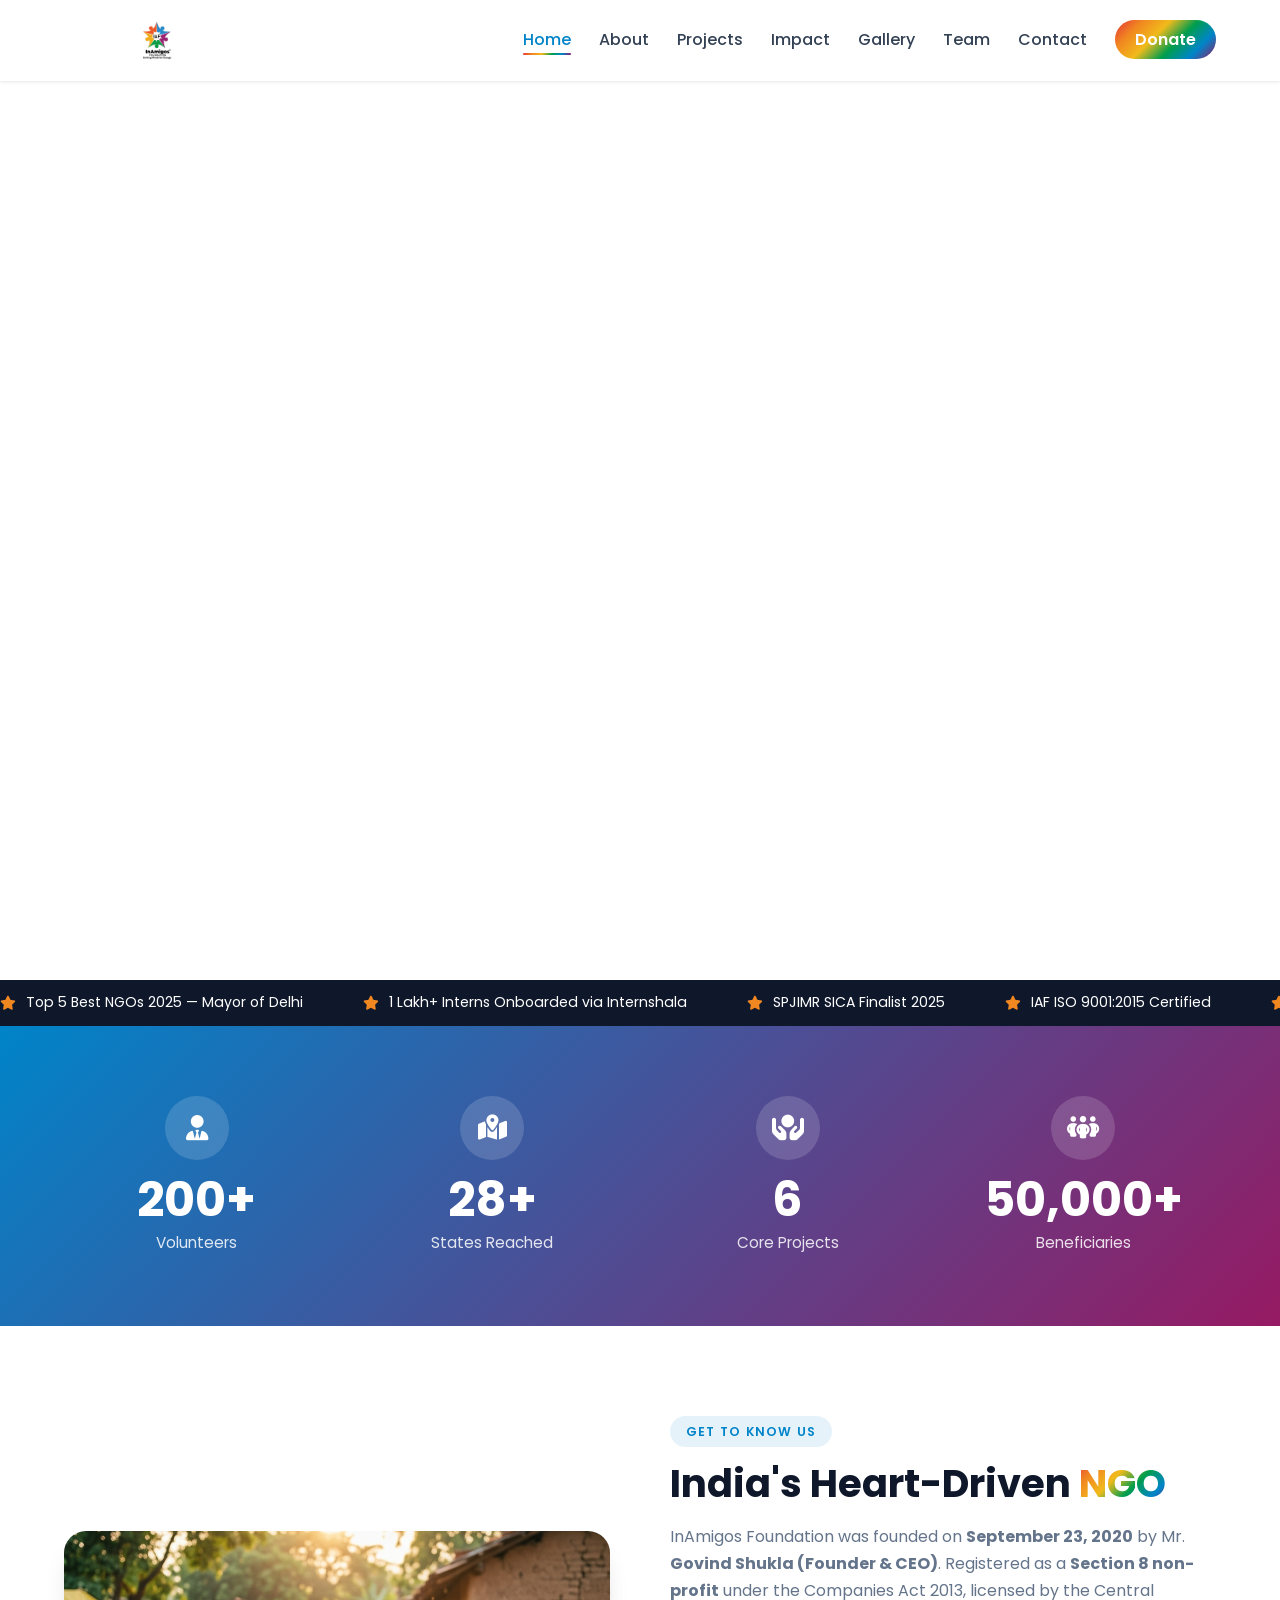
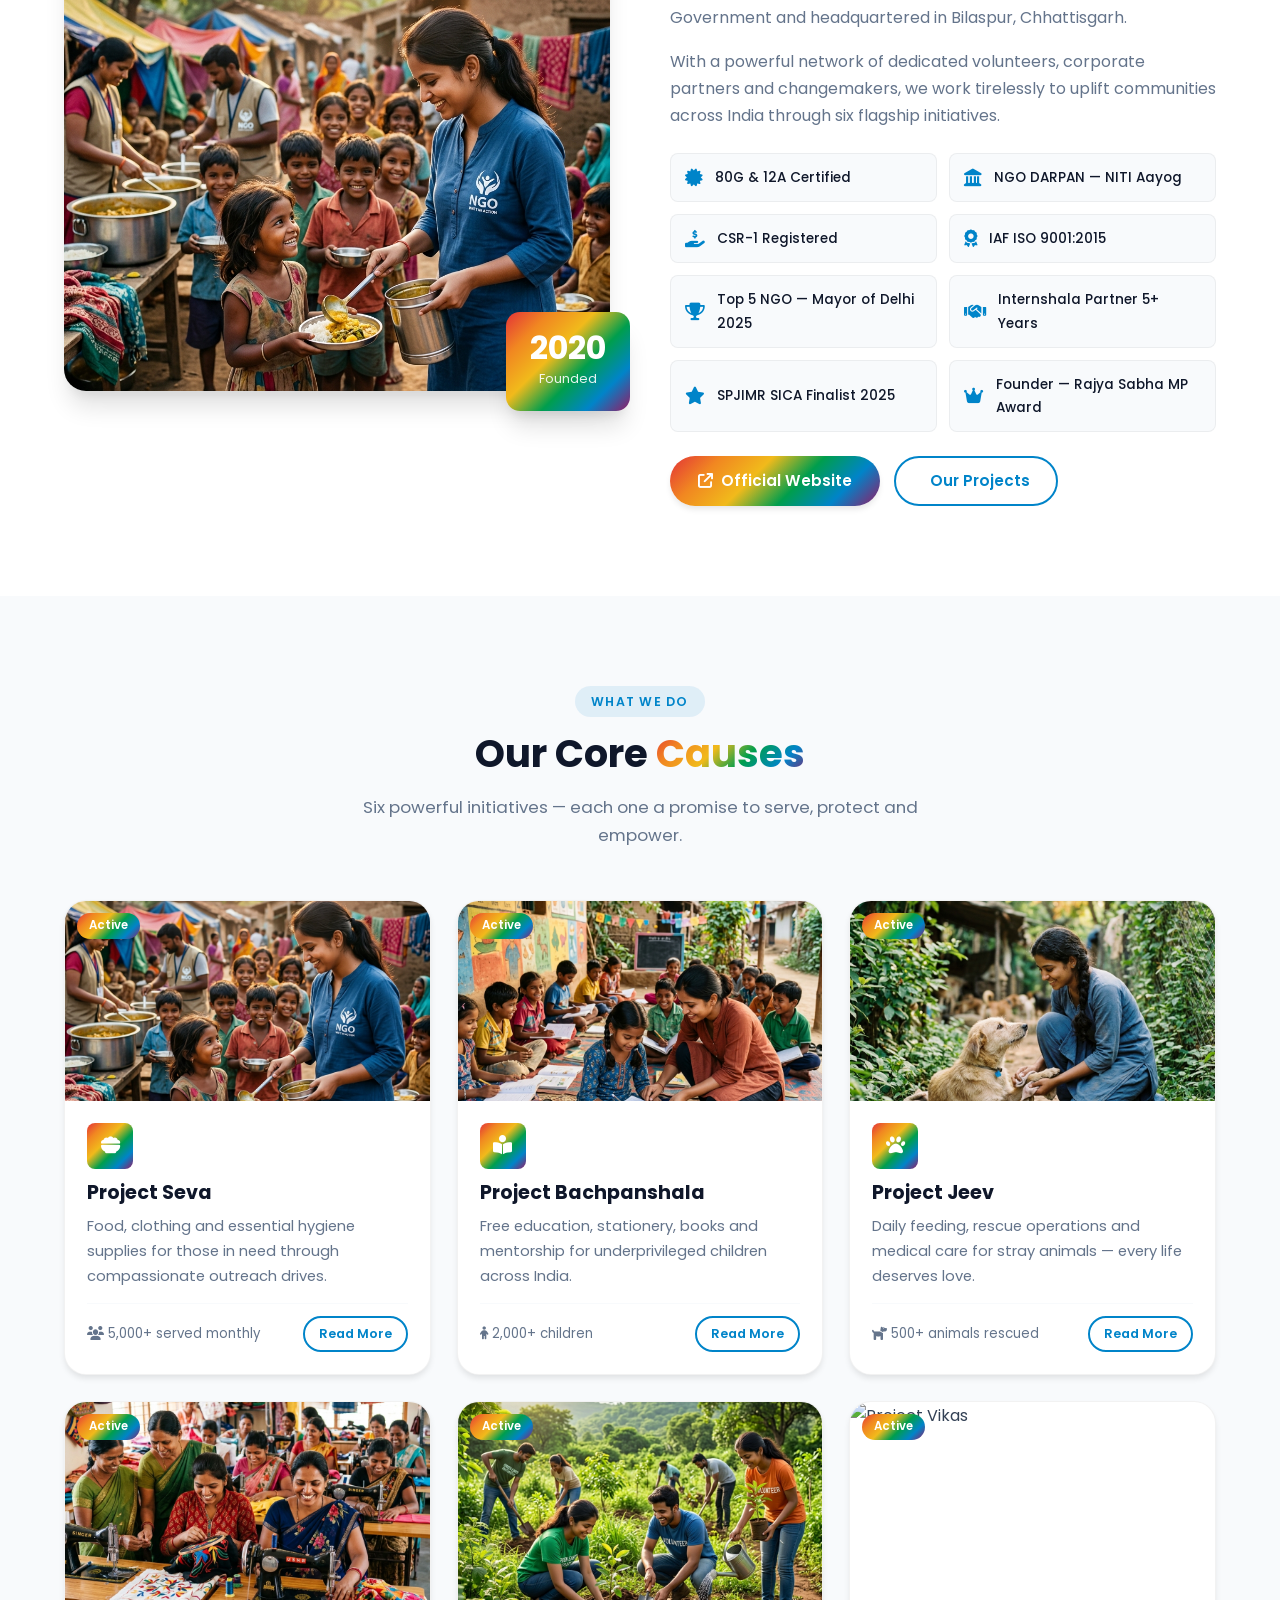
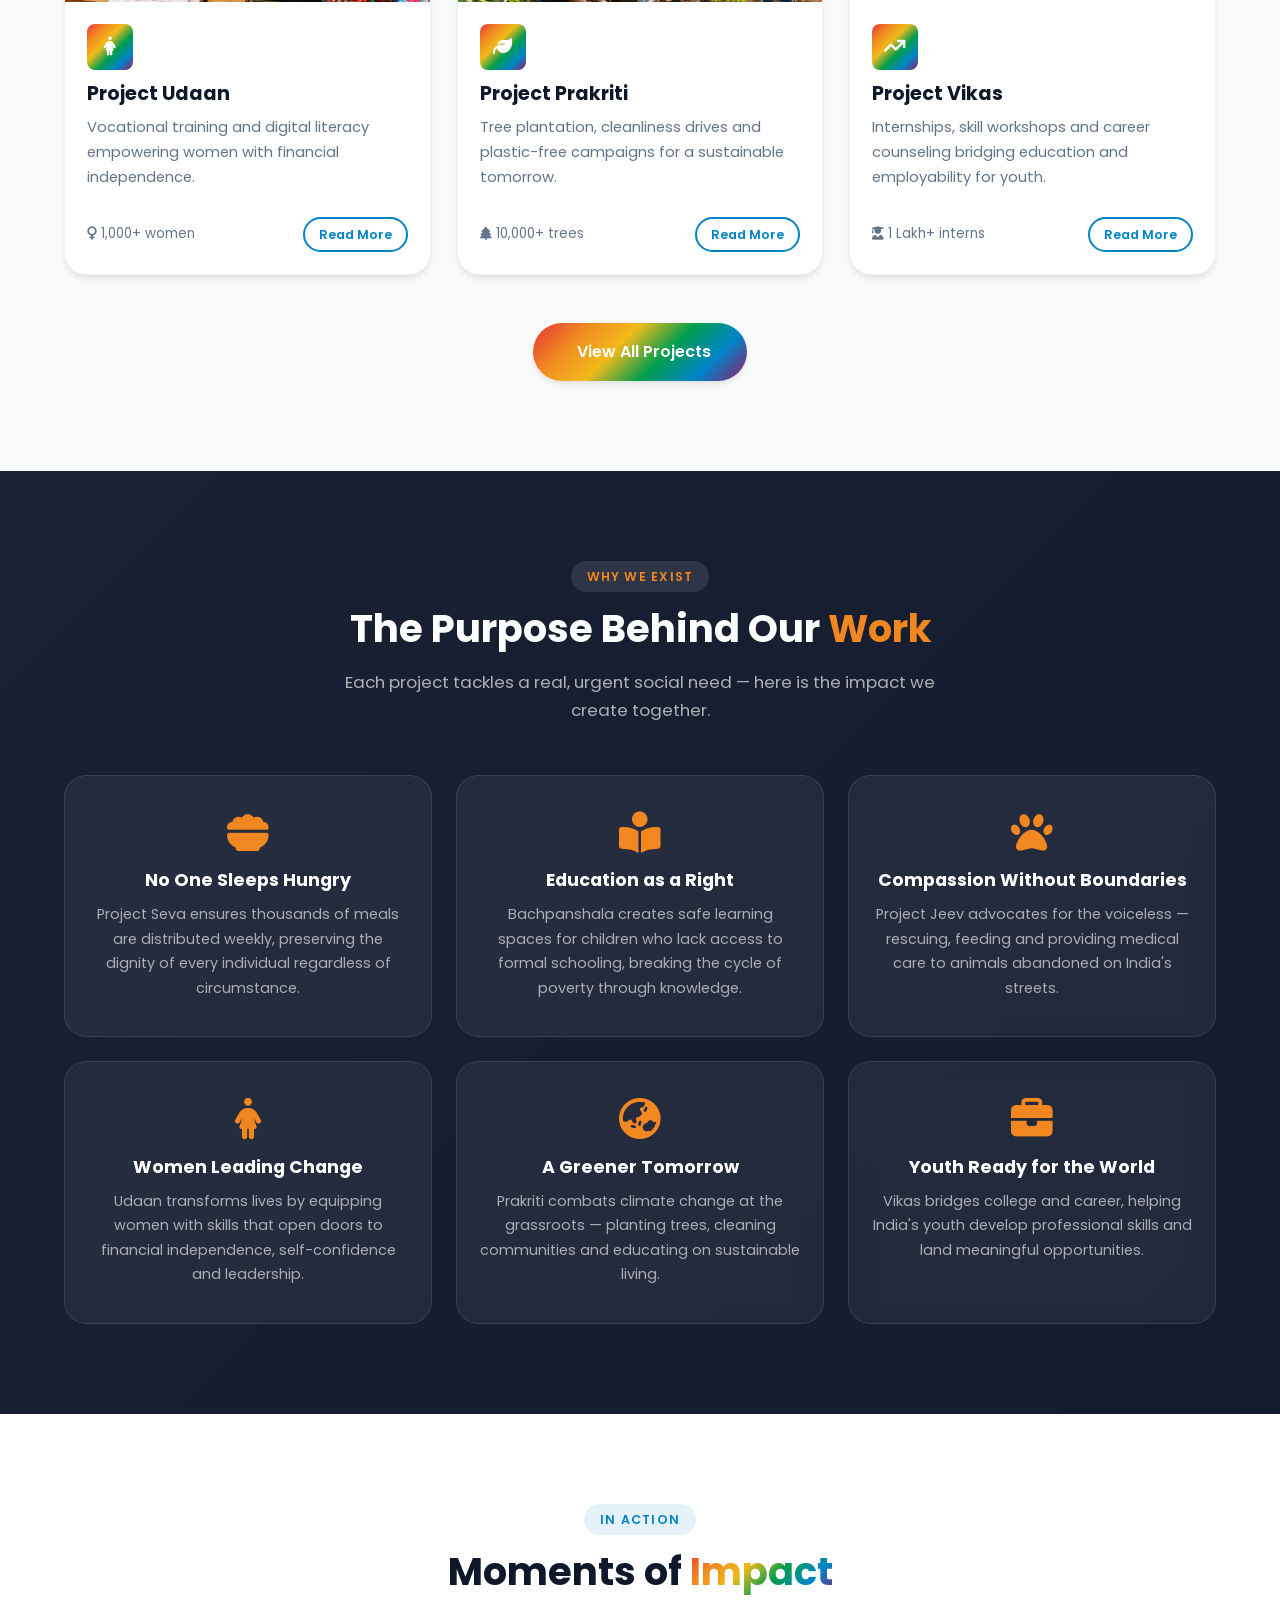
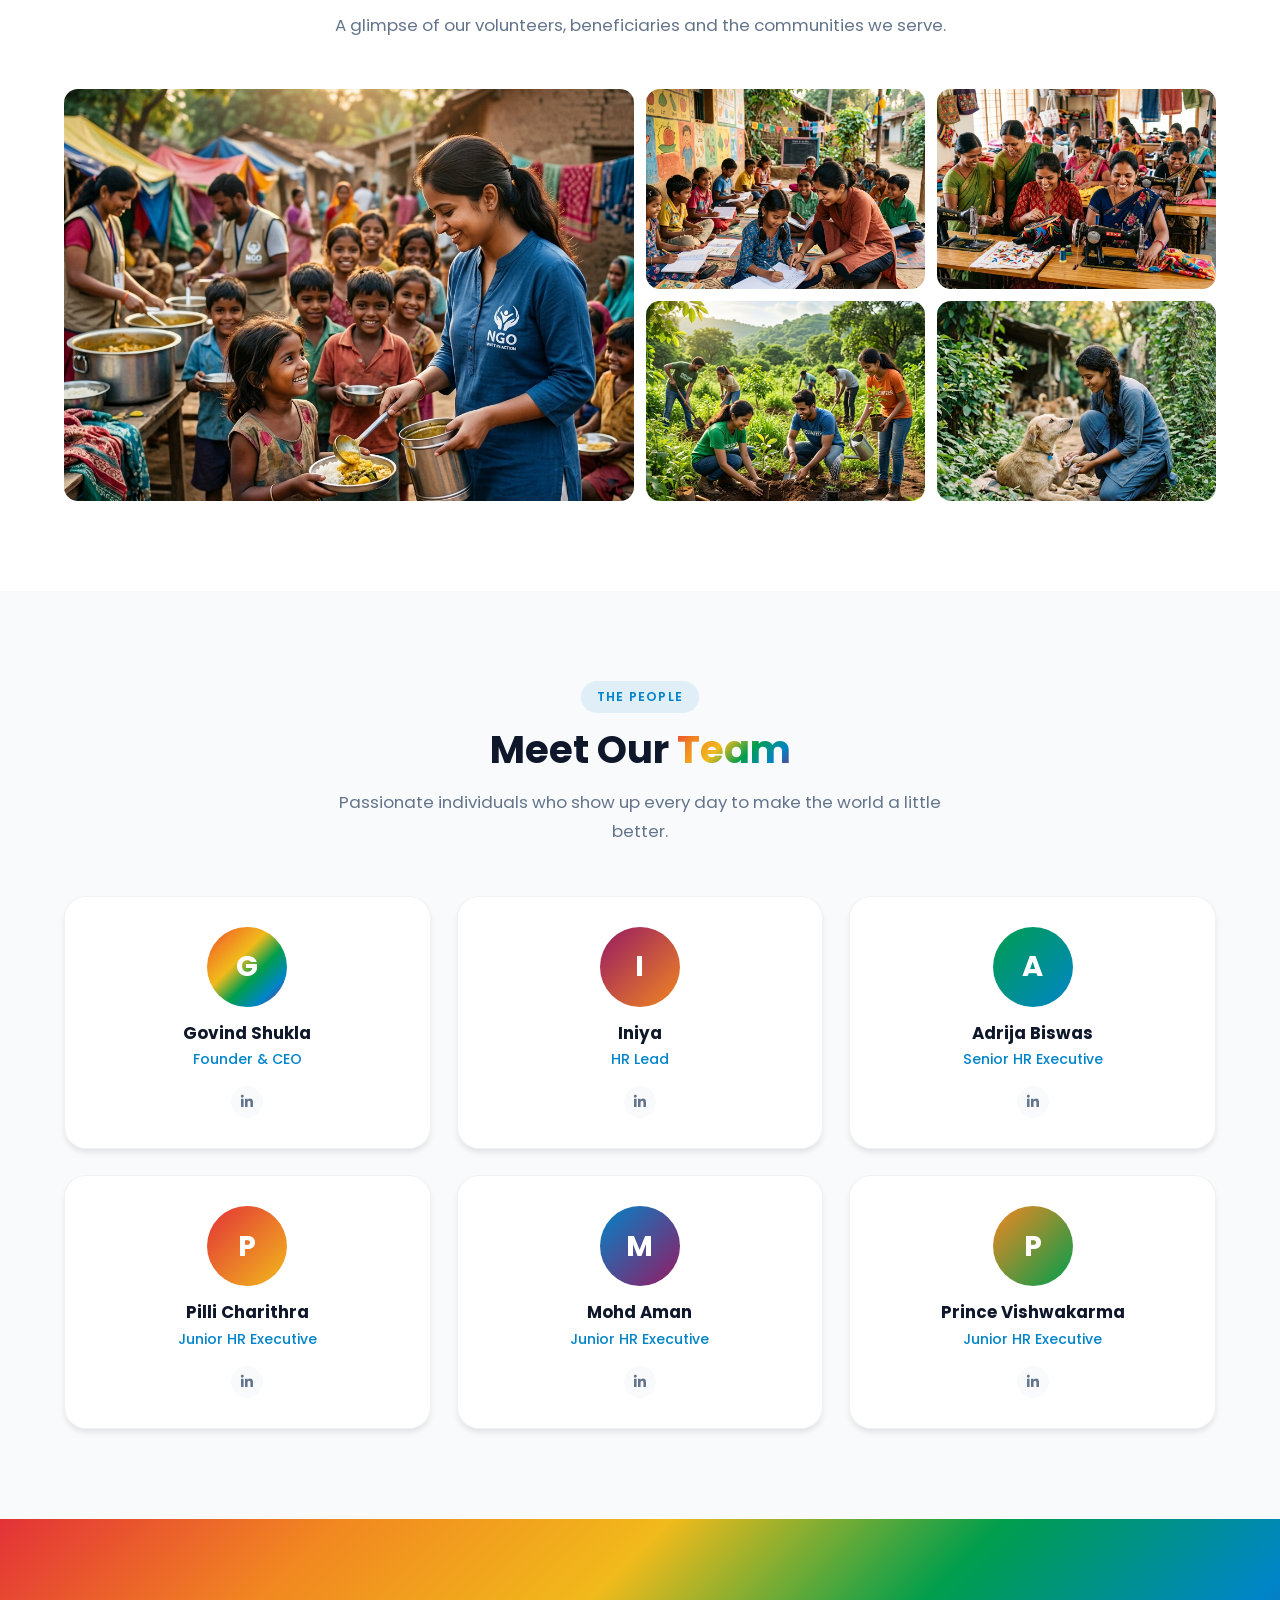
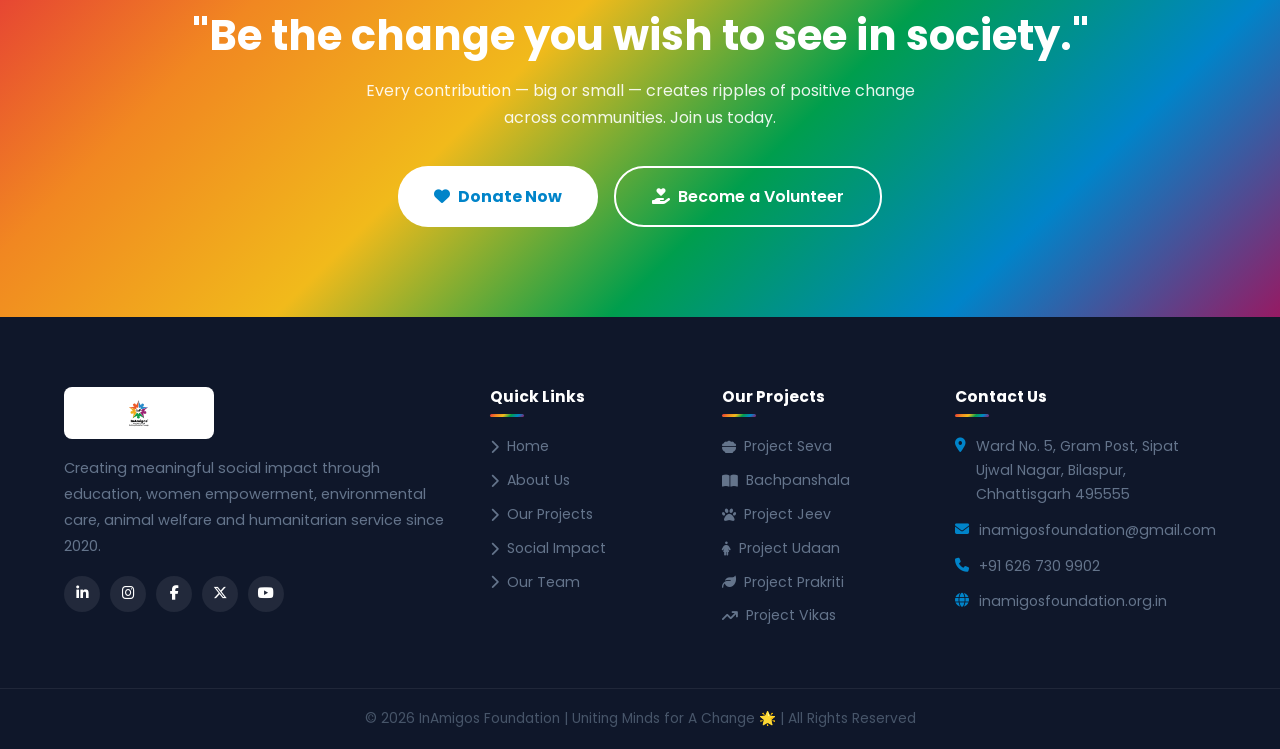
==== commit 10b7288d: "refactor: pure HTML+CSS only, remove all JS, CSS-only auto slider, inline nav/footer" ====
--- a/project/index.html
+++ b/project/index.html
@@ -1,458 +1,429 @@
 <!DOCTYPE html>
 <html lang="en">
 <head>
-  <meta charset="UTF-8">
-  <meta name="viewport" content="width=device-width, initial-scale=1.0">
-  <meta name="description" content="InAmigos Foundation — Uniting Minds for A Change. A registered NGO driving social impact through education, empowerment, environment, animal welfare & more.">
-  <title>InAmigos Foundation | Uniting Minds for A Change</title>
-  <link rel="icon" type="image/png" href="favicon.png">
-  <link rel="preconnect" href="https://fonts.googleapis.com">
-  <link rel="preconnect" href="https://fonts.gstatic.com" crossorigin>
-  <link href="https://fonts.googleapis.com/css2?family=Poppins:wght@300;400;500;600;700;800&display=swap" rel="stylesheet">
-  <link rel="stylesheet" href="https://cdnjs.cloudflare.com/ajax/libs/font-awesome/6.5.1/css/all.min.css">
-  <link rel="stylesheet" href="style.css">
-
-  <!-- Hero slider: only show active slide -->
-  <style>
-    .hero-slide{display:none;animation:fadeIn .8s ease}
-    .hero-slide.active{display:flex}
-  </style>
+<meta charset="UTF-8">
+<meta name="viewport" content="width=device-width,initial-scale=1.0">
+<meta name="description" content="InAmigos Foundation — Uniting Minds for A Change. NGO driving social impact through education, empowerment, environment and animal welfare.">
+<title>InAmigos Foundation | Uniting Minds for A Change</title>
+<link rel="icon" type="image/png" href="favicon.png">
+<link rel="preconnect" href="https://fonts.googleapis.com">
+<link rel="preconnect" href="https://fonts.gstatic.com" crossorigin>
+<link href="https://fonts.googleapis.com/css2?family=Poppins:wght@300;400;500;600;700;800&display=swap" rel="stylesheet">
+<link rel="stylesheet" href="https://cdnjs.cloudflare.com/ajax/libs/font-awesome/6.5.1/css/all.min.css">
+<link rel="stylesheet" href="style.css">
 </head>
 <body>
 
-  <!-- ═══ HERO SLIDER ═══ -->
-  <section id="home" class="hero">
-
-    <!-- Slide 1 — Seva -->
-    <div class="hero-slide" style="background-image:url('images/hero-seva.png')">
-      <div class="container hero-content">
-        <span class="hero-tag animate-up">Project Seva</span>
-        <h1 class="animate-up-2">Serving Humanity<br>with <em>Compassion</em></h1>
-        <p class="animate-up-3">Every day, our volunteers distribute food, clothing, and essentials to those who need it most — because dignity is a right, not a privilege.</p>
-        <div class="hero-buttons animate-up-3">
-          <a href="#contact" class="btn btn-primary btn-lg"><i class="fa-solid fa-heart"></i> Donate Now</a>
-          <a href="projects.html#seva" class="btn btn-outline btn-lg">Learn More</a>
-        </div>
-      </div>
-    </div>
-
-    <!-- Slide 2 — Bachpanshala -->
-    <div class="hero-slide" style="background-image:url('images/hero-bachpanshala.png')">
-      <div class="container hero-content">
-        <span class="hero-tag">Project Bachpanshala</span>
-        <h1>Nurturing Young Minds,<br>Building <em>Bright Futures</em></h1>
-        <p>Free education, mentorship, and holistic development for underprivileged children across India. Because every child deserves to dream big.</p>
-        <div class="hero-buttons">
-          <a href="#contact" class="btn btn-primary btn-lg"><i class="fa-solid fa-graduation-cap"></i> Support Education</a>
-          <a href="projects.html#bachpanshala" class="btn btn-outline btn-lg">Learn More</a>
-        </div>
-      </div>
-    </div>
-
-    <!-- Slide 3 — Udaan -->
-    <div class="hero-slide" style="background-image:url('images/hero-udaan.png')">
-      <div class="container hero-content">
-        <span class="hero-tag">Project Udaan</span>
-        <h1>Soaring Towards<br><em>Independence</em></h1>
-        <p>Empowering women from marginalized communities with vocational skills, digital literacy, and the confidence to lead their own lives.</p>
-        <div class="hero-buttons">
-          <a href="#contact" class="btn btn-primary btn-lg"><i class="fa-solid fa-person-dress"></i> Empower Women</a>
-          <a href="projects.html#udaan" class="btn btn-outline btn-lg">Learn More</a>
-        </div>
-      </div>
-    </div>
-
-    <!-- Slide 4 — Prakriti -->
-    <div class="hero-slide" style="background-image:url('images/hero-prakriti.png')">
-      <div class="container hero-content">
-        <span class="hero-tag">Project Prakriti</span>
-        <h1>Healing Our Planet,<br>One <em>Tree</em> at a Time</h1>
-        <p>Massive plantation drives, clean-up campaigns, and plastic-free awareness programs to conserve the environment for future generations.</p>
-        <div class="hero-buttons">
-          <a href="#contact" class="btn btn-primary btn-lg"><i class="fa-solid fa-leaf"></i> Go Green</a>
-          <a href="projects.html#prakriti" class="btn btn-outline btn-lg">Learn More</a>
-        </div>
-      </div>
-    </div>
-
-    <!-- Slide 5 — Jeev -->
-    <div class="hero-slide" style="background-image:url('images/hero-jeev.png')">
-      <div class="container hero-content">
-        <span class="hero-tag">Project Jeev</span>
-        <h1>Compassion for<br><em>All Living Beings</em></h1>
-        <p>Daily feeding programs, rescue operations, and medical care for stray animals — because every life matters.</p>
-        <div class="hero-buttons">
-          <a href="#contact" class="btn btn-primary btn-lg"><i class="fa-solid fa-paw"></i> Save Animals</a>
-          <a href="projects.html#jeev" class="btn btn-outline btn-lg">Learn More</a>
-        </div>
-      </div>
-    </div>
-
-    <!-- Arrows -->
-    <div class="hero-arrows">
-      <button class="hero-arrow" id="hero-prev" aria-label="Previous"><i class="fa-solid fa-chevron-left"></i></button>
-      <button class="hero-arrow" id="hero-next" aria-label="Next"><i class="fa-solid fa-chevron-right"></i></button>
-    </div>
-
-    <!-- Dots -->
-    <div class="hero-controls">
-      <button class="hero-dot" aria-label="Slide 1"></button>
-      <button class="hero-dot" aria-label="Slide 2"></button>
-      <button class="hero-dot" aria-label="Slide 3"></button>
-      <button class="hero-dot" aria-label="Slide 4"></button>
-      <button class="hero-dot" aria-label="Slide 5"></button>
-    </div>
-  </section>
-
-  <!-- ═══ STATS COUNTER ═══ -->
-  <section class="stats">
-    <div class="container">
-      <div class="stats-grid">
-        <div class="stat-item fade-in">
-          <div class="stat-icon"><i class="fa-solid fa-user-tie"></i></div>
-          <div class="stat-number"><span data-count="200" data-suffix="+">0+</span></div>
-          <div class="stat-label">Volunteers</div>
-        </div>
-        <div class="stat-item fade-in">
-          <div class="stat-icon"><i class="fa-solid fa-map-location-dot"></i></div>
-          <div class="stat-number"><span data-count="28" data-suffix="+">0+</span></div>
-          <div class="stat-label">States Reached</div>
-        </div>
-        <div class="stat-item fade-in">
-          <div class="stat-icon"><i class="fa-solid fa-hands-holding-circle"></i></div>
-          <div class="stat-number"><span data-count="6">0</span></div>
-          <div class="stat-label">Core Projects</div>
-        </div>
-        <div class="stat-item fade-in">
-          <div class="stat-icon"><i class="fa-solid fa-people-group"></i></div>
-          <div class="stat-number"><span data-count="50000" data-suffix="+">0+</span></div>
-          <div class="stat-label">Beneficiaries</div>
-        </div>
-      </div>
-    </div>
-  </section>
-
-  <!-- ═══ ABOUT ═══ -->
-  <section id="about" class="section">
-    <div class="container">
-      <div class="about-grid">
-        <div class="about-img-wrap">
-          <img src="images/hero-seva.png" alt="InAmigos Foundation volunteers in action" class="about-img-main">
-          <div class="about-badge">
-            <strong>2020</strong>
-            <span>Founded</span>
-          </div>
-        </div>
-        <div class="about-text-side fade-in">
-          <span class="section-label">Get to Know Us</span>
-          <h2 class="section-title">India's Heart-Driven <span>NGO</span></h2>
-          <p>InAmigos Foundation was founded on <strong>September 23, 2020</strong> by Mr. <strong>Govind Shukla (Founder & CEO)</strong>. Registered as a <strong>Section 8 non-profit</strong> under the Companies Act 2013, we are licensed by the Central Government and headquartered in Bilaspur, Chhattisgarh.</p>
-          <p>With a powerful network of dedicated volunteers, corporate partners, and passionate changemakers, we work tirelessly to uplift communities across India through six flagship initiatives.</p>
-
-          <div class="credentials">
-            <div class="cred-item"><i class="fa-solid fa-certificate"></i><span>80G & 12A Certified</span></div>
-            <div class="cred-item"><i class="fa-solid fa-landmark"></i><span>NGO DARPAN — NITI Aayog</span></div>
-            <div class="cred-item"><i class="fa-solid fa-hand-holding-dollar"></i><span>CSR-1 Registered</span></div>
-            <div class="cred-item"><i class="fa-solid fa-award"></i><span>IAF ISO 9001:2015</span></div>
-            <div class="cred-item"><i class="fa-solid fa-trophy"></i><span>Top 5 NGO — Mayor of Delhi 2025</span></div>
-            <div class="cred-item"><i class="fa-solid fa-handshake"></i><span>Internshala Partner 5+ Years</span></div>
-            <div class="cred-item"><i class="fa-solid fa-star"></i><span>SPJIMR SICA Finalist 2025</span></div>
-            <div class="cred-item"><i class="fa-solid fa-crown"></i><span>Founder — Rajya Sabha MP Award</span></div>
-          </div>
-
-          <div style="display:flex;gap:16px;flex-wrap:wrap;margin-top:10px">
-            <a href="https://inamigosfoundation.org.in/" target="_blank" class="btn btn-primary"><i class="fa-solid fa-arrow-up-right-from-square"></i> Official Website</a>
-            <a href="projects.html" class="btn btn-outline-primary"><i class="fa-solid fa-grid-2"></i> Our Projects</a>
-          </div>
-        </div>
-      </div>
-    </div>
-  </section>
-
-  <!-- ═══ CAUSES / PROJECTS ═══ -->
-  <section id="projects" class="section bg-light">
-    <div class="container">
-      <div class="text-center fade-in">
-        <span class="section-label">What We Do</span>
-        <h2 class="section-title">Our Core <span>Causes</span></h2>
-        <p class="section-sub">Six powerful initiatives — each one a promise to serve, protect, and empower.</p>
-      </div>
-
-      <div class="causes-grid">
-        <!-- Seva -->
-        <div class="cause-card fade-in">
-          <div class="cause-img">
-            <img src="images/hero-seva.png" alt="Project Seva">
-            <span class="cause-badge">Active</span>
-          </div>
-          <div class="cause-body">
-            <div class="cause-icon-wrap"><i class="fa-solid fa-bowl-food"></i></div>
-            <h3>Project Seva</h3>
-            <p>Helping those in need with food, clothing, and essential hygiene supplies through compassionate outreach drives.</p>
-            <div class="cause-meta">
-              <span><i class="fa-solid fa-users"></i> 5,000+ served monthly</span>
-              <a href="projects.html#seva" class="btn-outline-primary" style="padding:5px 14px;font-size:.82rem">Read More</a>
-            </div>
-          </div>
-        </div>
-        <!-- Bachpanshala -->
-        <div class="cause-card fade-in">
-          <div class="cause-img">
-            <img src="images/hero-bachpanshala.png" alt="Project Bachpanshala">
-            <span class="cause-badge">Active</span>
-          </div>
-          <div class="cause-body">
-            <div class="cause-icon-wrap"><i class="fa-solid fa-book-open-reader"></i></div>
-            <h3>Project Bachpanshala</h3>
-            <p>Free education, stationery, books, and mentorship for underprivileged children to build brighter futures.</p>
-            <div class="cause-meta">
-              <span><i class="fa-solid fa-child"></i> 2,000+ children educated</span>
-              <a href="projects.html#bachpanshala" class="btn-outline-primary" style="padding:5px 14px;font-size:.82rem">Read More</a>
-            </div>
-          </div>
-        </div>
-        <!-- Jeev -->
-        <div class="cause-card fade-in">
-          <div class="cause-img">
-            <img src="images/hero-jeev.png" alt="Project Jeev">
-            <span class="cause-badge">Active</span>
-          </div>
-          <div class="cause-body">
-            <div class="cause-icon-wrap"><i class="fa-solid fa-paw"></i></div>
-            <h3>Project Jeev</h3>
-            <p>Daily feeding programs, rescue operations, and medical care for stray animals — every life deserves love.</p>
-            <div class="cause-meta">
-              <span><i class="fa-solid fa-dog"></i> 500+ animals rescued</span>
-              <a href="projects.html#jeev" class="btn-outline-primary" style="padding:5px 14px;font-size:.82rem">Read More</a>
-            </div>
-          </div>
-        </div>
-        <!-- Udaan -->
-        <div class="cause-card fade-in">
-          <div class="cause-img">
-            <img src="images/hero-udaan.png" alt="Project Udaan">
-            <span class="cause-badge">Active</span>
-          </div>
-          <div class="cause-body">
-            <div class="cause-icon-wrap"><i class="fa-solid fa-person-dress"></i></div>
-            <h3>Project Udaan</h3>
-            <p>Vocational training, digital literacy, and awareness sessions empowering women with financial independence.</p>
-            <div class="cause-meta">
-              <span><i class="fa-solid fa-venus"></i> 1,000+ women empowered</span>
-              <a href="projects.html#udaan" class="btn-outline-primary" style="padding:5px 14px;font-size:.82rem">Read More</a>
-            </div>
-          </div>
-        </div>
-        <!-- Prakriti -->
-        <div class="cause-card fade-in">
-          <div class="cause-img">
-            <img src="images/hero-prakriti.png" alt="Project Prakriti">
-            <span class="cause-badge">Active</span>
-          </div>
-          <div class="cause-body">
-            <div class="cause-icon-wrap"><i class="fa-solid fa-leaf"></i></div>
-            <h3>Project Prakriti</h3>
-            <p>Tree plantation drives, cleanliness campaigns, and plastic-free education for a sustainable tomorrow.</p>
-            <div class="cause-meta">
-              <span><i class="fa-solid fa-tree"></i> 10,000+ trees planted</span>
-              <a href="projects.html#prakriti" class="btn-outline-primary" style="padding:5px 14px;font-size:.82rem">Read More</a>
-            </div>
-          </div>
-        </div>
-        <!-- Vikas -->
-        <div class="cause-card fade-in">
-          <div class="cause-img">
-            <img src="https://images.unsplash.com/photo-1522071820081-009f0129c71c?auto=format&fit=crop&w=600&q=80" alt="Project Vikas">
-            <span class="cause-badge">Active</span>
-          </div>
-          <div class="cause-body">
-            <div class="cause-icon-wrap"><i class="fa-solid fa-arrow-trend-up"></i></div>
-            <h3>Project Vikas</h3>
-            <p>Bridging education and employability through internships, skill workshops, and career counseling for youth.</p>
-            <div class="cause-meta">
-              <span><i class="fa-solid fa-user-graduate"></i> 1 Lakh+ interns</span>
-              <a href="projects.html#vikas" class="btn-outline-primary" style="padding:5px 14px;font-size:.82rem">Read More</a>
-            </div>
-          </div>
-        </div>
-      </div>
-
-      <div class="text-center" style="margin-top:50px">
-        <a href="projects.html" class="btn btn-primary btn-lg"><i class="fa-solid fa-grid-2"></i> View All Projects</a>
-      </div>
-    </div>
-  </section>
-
-  <!-- ═══ SOCIAL IMPACT / PURPOSE ═══ -->
-  <section id="impact" class="impact section">
-    <div class="container">
-      <div class="text-center fade-in">
-        <span class="section-label" style="background:rgba(255,255,255,.1);color:var(--orange)">Why We Exist</span>
-        <h2 class="section-title" style="color:var(--white)">The <span style="-webkit-text-fill-color:unset;background:none;color:var(--orange)">Purpose</span> Behind Our Work</h2>
-        <p class="section-sub" style="color:rgba(255,255,255,.7)">Each project tackles a real, urgent social need — here's the impact we are creating together.</p>
-      </div>
-
-      <div class="impact-grid">
-        <div class="impact-card fade-in">
-          <i class="fa-solid fa-bowl-food"></i>
-          <h3>No One Sleeps Hungry</h3>
-          <p>Project Seva ensures thousands of meals are distributed weekly, preserving the dignity of every individual regardless of their circumstances.</p>
-        </div>
-        <div class="impact-card fade-in">
-          <i class="fa-solid fa-book-open-reader"></i>
-          <h3>Education as a Right</h3>
-          <p>Bachpanshala creates safe learning spaces for children who lack access to formal schooling, breaking the cycle of poverty through knowledge.</p>
-        </div>
-        <div class="impact-card fade-in">
-          <i class="fa-solid fa-paw"></i>
-          <h3>Compassion Without Boundaries</h3>
-          <p>Project Jeev advocates for the voiceless — rescuing, feeding, and providing medical care to animals abandoned on India's streets.</p>
-        </div>
-        <div class="impact-card fade-in">
-          <i class="fa-solid fa-person-dress"></i>
-          <h3>Women Leading Change</h3>
-          <p>Udaan transforms lives by equipping women with skills that open doors to financial independence, self-confidence, and leadership.</p>
-        </div>
-        <div class="impact-card fade-in">
-          <i class="fa-solid fa-earth-asia"></i>
-          <h3>A Greener Tomorrow</h3>
-          <p>Prakriti combats climate change at the grassroots — planting trees, cleaning communities, and educating citizens on sustainable living.</p>
-        </div>
-        <div class="impact-card fade-in">
-          <i class="fa-solid fa-briefcase"></i>
-          <h3>Youth Ready for the World</h3>
-          <p>Vikas bridges the gap between college and career, helping India's youth develop professional skills and land meaningful opportunities.</p>
-        </div>
-      </div>
-    </div>
-  </section>
-
-  <!-- ═══ GALLERY ═══ -->
-  <section id="gallery" class="section">
-    <div class="container">
-      <div class="text-center fade-in">
-        <span class="section-label">In Action</span>
-        <h2 class="section-title">Moments of <span>Impact</span></h2>
-        <p class="section-sub">A glimpse of our volunteers, beneficiaries, and the communities we serve.</p>
-      </div>
-
-      <div class="gallery-strip fade-in">
-        <div class="g-item g-item--wide g-item--tall">
-          <img src="images/hero-seva.png" alt="Seva food distribution">
-          <div class="g-overlay"><i class="fa-solid fa-magnifying-glass-plus"></i></div>
-        </div>
-        <div class="g-item">
-          <img src="images/hero-bachpanshala.png" alt="Bachpanshala education">
-          <div class="g-overlay"><i class="fa-solid fa-magnifying-glass-plus"></i></div>
-        </div>
-        <div class="g-item">
-          <img src="images/hero-udaan.png" alt="Udaan women empowerment">
-          <div class="g-overlay"><i class="fa-solid fa-magnifying-glass-plus"></i></div>
-        </div>
-        <div class="g-item">
-          <img src="images/hero-prakriti.png" alt="Prakriti plantation">
-          <div class="g-overlay"><i class="fa-solid fa-magnifying-glass-plus"></i></div>
-        </div>
-        <div class="g-item">
-          <img src="images/hero-jeev.png" alt="Jeev animal welfare">
-          <div class="g-overlay"><i class="fa-solid fa-magnifying-glass-plus"></i></div>
-        </div>
-      </div>
-    </div>
-  </section>
-
-  <!-- ═══ TEAM ═══ -->
-  <section id="team" class="section bg-light">
-    <div class="container">
-      <div class="text-center fade-in">
-        <span class="section-label">The People</span>
-        <h2 class="section-title">Meet Our <span>Team</span></h2>
-        <p class="section-sub">Passionate individuals who show up every day to make the world a little better.</p>
-      </div>
-
-      <div class="team-grid">
-        <div class="team-card fade-in">
-          <div class="team-avatar">G</div>
-          <div class="team-info">
-            <h3>Govind Shukla</h3>
-            <p class="role">Founder & CEO</p>
-          </div>
-          <div class="team-social">
-            <a href="https://www.linkedin.com/company/inamigos-foundation" target="_blank" aria-label="LinkedIn"><i class="fa-brands fa-linkedin-in"></i></a>
-          </div>
-        </div>
-        <div class="team-card fade-in">
-          <div class="team-avatar" style="background:linear-gradient(135deg,#961A63,#F18721)">I</div>
-          <div class="team-info">
-            <h3>Iniya</h3>
-            <p class="role">HR Lead</p>
-          </div>
-          <div class="team-social">
-            <a href="#" aria-label="LinkedIn"><i class="fa-brands fa-linkedin-in"></i></a>
-          </div>
-        </div>
-        <div class="team-card fade-in">
-          <div class="team-avatar" style="background:linear-gradient(135deg,#009E4D,#0084C9)">A</div>
-          <div class="team-info">
-            <h3>Adrija Biswas</h3>
-            <p class="role">Senior HR Executive</p>
-          </div>
-          <div class="team-social">
-            <a href="#" aria-label="LinkedIn"><i class="fa-brands fa-linkedin-in"></i></a>
-          </div>
-        </div>
-        <div class="team-card fade-in">
-          <div class="team-avatar" style="background:linear-gradient(135deg,#E33238,#F1BA1B)">P</div>
-          <div class="team-info">
-            <h3>Pilli Charithra</h3>
-            <p class="role">Junior HR Executive</p>
-          </div>
-          <div class="team-social">
-            <a href="#" aria-label="LinkedIn"><i class="fa-brands fa-linkedin-in"></i></a>
-          </div>
-        </div>
-        <div class="team-card fade-in">
-          <div class="team-avatar" style="background:linear-gradient(135deg,#0084C9,#961A63)">M</div>
-          <div class="team-info">
-            <h3>Mohd Aman</h3>
-            <p class="role">Junior HR Executive</p>
-          </div>
-          <div class="team-social">
-            <a href="#" aria-label="LinkedIn"><i class="fa-brands fa-linkedin-in"></i></a>
-          </div>
-        </div>
-        <div class="team-card fade-in">
-          <div class="team-avatar" style="background:linear-gradient(135deg,#F18721,#009E4D)">P</div>
-          <div class="team-info">
-            <h3>Prince Vishwakarma</h3>
-            <p class="role">Junior HR Executive</p>
-          </div>
-          <div class="team-social">
-            <a href="#" aria-label="LinkedIn"><i class="fa-brands fa-linkedin-in"></i></a>
-          </div>
-        </div>
-      </div>
-    </div>
-  </section>
-
-  <!-- ═══ CTA ═══ -->
-  <section class="cta">
-    <div class="container fade-in">
-      <h2>"Be the change you wish to see in society."</h2>
-      <p>Every contribution — big or small — creates ripples of positive change across communities. Join us today.</p>
-      <div class="cta-buttons">
-        <a href="https://rzp.io/l/kWQ87HP" target="_blank" class="btn btn-white btn-lg"><i class="fa-solid fa-heart"></i> Donate Now</a>
-        <a href="https://forms.gle/AB4c1hLaDDmtrKGU7" target="_blank" class="btn btn-border btn-lg"><i class="fa-solid fa-hands-helping"></i> Become a Volunteer</a>
-      </div>
-    </div>
-  </section>
-
-  <!-- components.js will inject navbar (top) + ticker + footer -->
-  <script src="components.js"></script>
-  <script>
-    renderNavbar('index.html#home');
-    renderTicker();
-    renderFooter();
-  </script>
+<!-- NAVBAR -->
+<header class="header">
+<div class="container navbar">
+<a href="index.html" class="logo"><img src="logo.png" alt="InAmigos Foundation" class="logo-img"></a>
+<input type="checkbox" id="nav-toggle" class="nav-toggle">
+<label for="nav-toggle" class="nav-toggle-label"><span></span></label>
+<nav class="nav-menu">
+<ul class="nav-links">
+<li><a href="index.html#home" class="active">Home</a></li>
+<li><a href="index.html#about">About</a></li>
+<li><a href="projects.html">Projects</a></li>
+<li><a href="index.html#impact">Impact</a></li>
+<li><a href="index.html#gallery">Gallery</a></li>
+<li><a href="index.html#team">Team</a></li>
+<li><a href="index.html#contact">Contact</a></li>
+<li><a href="https://rzp.io/l/kWQ87HP" target="_blank" class="nav-donate">Donate</a></li>
+</ul>
+</nav>
+</div>
+</header>
+
+<!-- HERO SLIDER -->
+<section id="home" class="hero">
+<div class="hero-slider">
+<div class="hero-slide" style="background-image:url('images/hero-seva.png')">
+<div class="container hero-content">
+<span class="hero-tag">Project Seva</span>
+<h1>Serving Humanity with <em>Compassion</em></h1>
+<p>Our volunteers distribute food, clothing and essentials to those who need it most — because dignity is a right, not a privilege.</p>
+<div class="hero-buttons">
+<a href="https://rzp.io/l/kWQ87HP" target="_blank" class="btn btn-primary btn-lg"><i class="fa-solid fa-heart"></i> Donate Now</a>
+<a href="projects.html#seva" class="btn btn-outline btn-lg">Learn More</a>
+</div>
+</div>
+</div>
+<div class="hero-slide" style="background-image:url('images/hero-bachpanshala.png')">
+<div class="container hero-content">
+<span class="hero-tag">Project Bachpanshala</span>
+<h1>Nurturing Young Minds, Building <em>Bright Futures</em></h1>
+<p>Free education, mentorship and books for underprivileged children — because every child deserves to dream big.</p>
+<div class="hero-buttons">
+<a href="https://rzp.io/l/kWQ87HP" target="_blank" class="btn btn-primary btn-lg"><i class="fa-solid fa-graduation-cap"></i> Support Education</a>
+<a href="projects.html#bachpanshala" class="btn btn-outline btn-lg">Learn More</a>
+</div>
+</div>
+</div>
+<div class="hero-slide" style="background-image:url('images/hero-udaan.png')">
+<div class="container hero-content">
+<span class="hero-tag">Project Udaan</span>
+<h1>Soaring Towards <em>Independence</em></h1>
+<p>Empowering women from marginalized communities with vocational skills, digital literacy and the confidence to lead.</p>
+<div class="hero-buttons">
+<a href="https://rzp.io/l/kWQ87HP" target="_blank" class="btn btn-primary btn-lg"><i class="fa-solid fa-person-dress"></i> Empower Women</a>
+<a href="projects.html#udaan" class="btn btn-outline btn-lg">Learn More</a>
+</div>
+</div>
+</div>
+<div class="hero-slide" style="background-image:url('images/hero-prakriti.png')">
+<div class="container hero-content">
+<span class="hero-tag">Project Prakriti</span>
+<h1>Healing Our Planet, One <em>Tree</em> at a Time</h1>
+<p>Plantation drives, clean-up campaigns and plastic-free awareness to conserve the environment for future generations.</p>
+<div class="hero-buttons">
+<a href="https://rzp.io/l/kWQ87HP" target="_blank" class="btn btn-primary btn-lg"><i class="fa-solid fa-leaf"></i> Go Green</a>
+<a href="projects.html#prakriti" class="btn btn-outline btn-lg">Learn More</a>
+</div>
+</div>
+</div>
+<div class="hero-slide" style="background-image:url('images/hero-jeev.png')">
+<div class="container hero-content">
+<span class="hero-tag">Project Jeev</span>
+<h1>Compassion for <em>All Living Beings</em></h1>
+<p>Daily feeding programs, rescue operations and medical care for stray animals — because every life matters.</p>
+<div class="hero-buttons">
+<a href="https://rzp.io/l/kWQ87HP" target="_blank" class="btn btn-primary btn-lg"><i class="fa-solid fa-paw"></i> Save Animals</a>
+<a href="projects.html#jeev" class="btn btn-outline btn-lg">Learn More</a>
+</div>
+</div>
+</div>
+<div class="hero-dots">
+<span class="hero-dot"></span>
+<span class="hero-dot"></span>
+<span class="hero-dot"></span>
+<span class="hero-dot"></span>
+<span class="hero-dot"></span>
+</div>
+</div>
+</section>
+
+<!-- TICKER -->
+<div class="ticker">
+<div class="ticker-inner">
+<span class="ticker-item"><i class="fa-solid fa-star"></i> Top 5 Best NGOs 2025 — Mayor of Delhi</span>
+<span class="ticker-item"><i class="fa-solid fa-star"></i> 1 Lakh+ Interns Onboarded via Internshala</span>
+<span class="ticker-item"><i class="fa-solid fa-star"></i> SPJIMR SICA Finalist 2025</span>
+<span class="ticker-item"><i class="fa-solid fa-star"></i> IAF ISO 9001:2015 Certified</span>
+<span class="ticker-item"><i class="fa-solid fa-star"></i> 80G &amp; 12A Certified — Tax Exempt Donations</span>
+<span class="ticker-item"><i class="fa-solid fa-star"></i> CSR-1 Registered for Corporate Partnerships</span>
+<span class="ticker-item"><i class="fa-solid fa-star"></i> Founder Recognised by Rajya Sabha MP</span>
+<span class="ticker-item"><i class="fa-solid fa-star"></i> Top 5 Best NGOs 2025 — Mayor of Delhi</span>
+<span class="ticker-item"><i class="fa-solid fa-star"></i> 1 Lakh+ Interns Onboarded via Internshala</span>
+<span class="ticker-item"><i class="fa-solid fa-star"></i> SPJIMR SICA Finalist 2025</span>
+<span class="ticker-item"><i class="fa-solid fa-star"></i> IAF ISO 9001:2015 Certified</span>
+<span class="ticker-item"><i class="fa-solid fa-star"></i> 80G &amp; 12A Certified — Tax Exempt Donations</span>
+<span class="ticker-item"><i class="fa-solid fa-star"></i> CSR-1 Registered for Corporate Partnerships</span>
+<span class="ticker-item"><i class="fa-solid fa-star"></i> Founder Recognised by Rajya Sabha MP</span>
+</div>
+</div>
+
+<!-- STATS -->
+<section class="stats">
+<div class="container">
+<div class="stats-grid">
+<div class="stat-item">
+<div class="stat-icon"><i class="fa-solid fa-user-tie"></i></div>
+<div class="stat-number">200+</div>
+<div class="stat-label">Volunteers</div>
+</div>
+<div class="stat-item">
+<div class="stat-icon"><i class="fa-solid fa-map-location-dot"></i></div>
+<div class="stat-number">28+</div>
+<div class="stat-label">States Reached</div>
+</div>
+<div class="stat-item">
+<div class="stat-icon"><i class="fa-solid fa-hands-holding-circle"></i></div>
+<div class="stat-number">6</div>
+<div class="stat-label">Core Projects</div>
+</div>
+<div class="stat-item">
+<div class="stat-icon"><i class="fa-solid fa-people-group"></i></div>
+<div class="stat-number">50,000+</div>
+<div class="stat-label">Beneficiaries</div>
+</div>
+</div>
+</div>
+</section>
+
+<!-- ABOUT -->
+<section id="about" class="section">
+<div class="container">
+<div class="about-grid">
+<div class="about-img-wrap">
+<img src="images/hero-seva.png" alt="InAmigos volunteers in action" class="about-img-main">
+<div class="about-badge"><strong>2020</strong><span>Founded</span></div>
+</div>
+<div class="about-text-side">
+<span class="section-label">Get to Know Us</span>
+<h2 class="section-title">India's Heart-Driven <span>NGO</span></h2>
+<p>InAmigos Foundation was founded on <strong>September 23, 2020</strong> by Mr. <strong>Govind Shukla (Founder &amp; CEO)</strong>. Registered as a <strong>Section 8 non-profit</strong> under the Companies Act 2013, licensed by the Central Government and headquartered in Bilaspur, Chhattisgarh.</p>
+<p>With a powerful network of dedicated volunteers, corporate partners and changemakers, we work tirelessly to uplift communities across India through six flagship initiatives.</p>
+<div class="credentials">
+<div class="cred-item"><i class="fa-solid fa-certificate"></i><span>80G &amp; 12A Certified</span></div>
+<div class="cred-item"><i class="fa-solid fa-landmark"></i><span>NGO DARPAN — NITI Aayog</span></div>
+<div class="cred-item"><i class="fa-solid fa-hand-holding-dollar"></i><span>CSR-1 Registered</span></div>
+<div class="cred-item"><i class="fa-solid fa-award"></i><span>IAF ISO 9001:2015</span></div>
+<div class="cred-item"><i class="fa-solid fa-trophy"></i><span>Top 5 NGO — Mayor of Delhi 2025</span></div>
+<div class="cred-item"><i class="fa-solid fa-handshake"></i><span>Internshala Partner 5+ Years</span></div>
+<div class="cred-item"><i class="fa-solid fa-star"></i><span>SPJIMR SICA Finalist 2025</span></div>
+<div class="cred-item"><i class="fa-solid fa-crown"></i><span>Founder — Rajya Sabha MP Award</span></div>
+</div>
+<div class="about-actions">
+<a href="https://inamigosfoundation.org.in/" target="_blank" class="btn btn-primary"><i class="fa-solid fa-arrow-up-right-from-square"></i> Official Website</a>
+<a href="projects.html" class="btn btn-outline-primary"><i class="fa-solid fa-grid-2"></i> Our Projects</a>
+</div>
+</div>
+</div>
+</div>
+</section>
+
+<!-- CAUSES -->
+<section id="projects" class="section bg-light">
+<div class="container">
+<div class="text-center">
+<span class="section-label">What We Do</span>
+<h2 class="section-title">Our Core <span>Causes</span></h2>
+<p class="section-sub">Six powerful initiatives — each one a promise to serve, protect and empower.</p>
+</div>
+<div class="causes-grid">
+<div class="cause-card">
+<div class="cause-img"><img src="images/hero-seva.png" alt="Project Seva"><span class="cause-badge-pill">Active</span></div>
+<div class="cause-body">
+<div class="cause-icon-wrap"><i class="fa-solid fa-bowl-food"></i></div>
+<h3>Project Seva</h3>
+<p>Food, clothing and essential hygiene supplies for those in need through compassionate outreach drives.</p>
+<div class="cause-meta"><span><i class="fa-solid fa-users"></i> 5,000+ served monthly</span><a href="projects.html#seva" class="btn-outline-primary" style="padding:5px 14px;font-size:.8rem">Read More</a></div>
+</div>
+</div>
+<div class="cause-card">
+<div class="cause-img"><img src="images/hero-bachpanshala.png" alt="Project Bachpanshala"><span class="cause-badge-pill">Active</span></div>
+<div class="cause-body">
+<div class="cause-icon-wrap"><i class="fa-solid fa-book-open-reader"></i></div>
+<h3>Project Bachpanshala</h3>
+<p>Free education, stationery, books and mentorship for underprivileged children across India.</p>
+<div class="cause-meta"><span><i class="fa-solid fa-child"></i> 2,000+ children</span><a href="projects.html#bachpanshala" class="btn-outline-primary" style="padding:5px 14px;font-size:.8rem">Read More</a></div>
+</div>
+</div>
+<div class="cause-card">
+<div class="cause-img"><img src="images/hero-jeev.png" alt="Project Jeev"><span class="cause-badge-pill">Active</span></div>
+<div class="cause-body">
+<div class="cause-icon-wrap"><i class="fa-solid fa-paw"></i></div>
+<h3>Project Jeev</h3>
+<p>Daily feeding, rescue operations and medical care for stray animals — every life deserves love.</p>
+<div class="cause-meta"><span><i class="fa-solid fa-dog"></i> 500+ animals rescued</span><a href="projects.html#jeev" class="btn-outline-primary" style="padding:5px 14px;font-size:.8rem">Read More</a></div>
+</div>
+</div>
+<div class="cause-card">
+<div class="cause-img"><img src="images/hero-udaan.png" alt="Project Udaan"><span class="cause-badge-pill">Active</span></div>
+<div class="cause-body">
+<div class="cause-icon-wrap"><i class="fa-solid fa-person-dress"></i></div>
+<h3>Project Udaan</h3>
+<p>Vocational training and digital literacy empowering women with financial independence.</p>
+<div class="cause-meta"><span><i class="fa-solid fa-venus"></i> 1,000+ women</span><a href="projects.html#udaan" class="btn-outline-primary" style="padding:5px 14px;font-size:.8rem">Read More</a></div>
+</div>
+</div>
+<div class="cause-card">
+<div class="cause-img"><img src="images/hero-prakriti.png" alt="Project Prakriti"><span class="cause-badge-pill">Active</span></div>
+<div class="cause-body">
+<div class="cause-icon-wrap"><i class="fa-solid fa-leaf"></i></div>
+<h3>Project Prakriti</h3>
+<p>Tree plantation, cleanliness drives and plastic-free campaigns for a sustainable tomorrow.</p>
+<div class="cause-meta"><span><i class="fa-solid fa-tree"></i> 10,000+ trees</span><a href="projects.html#prakriti" class="btn-outline-primary" style="padding:5px 14px;font-size:.8rem">Read More</a></div>
+</div>
+</div>
+<div class="cause-card">
+<div class="cause-img"><img src="https://images.unsplash.com/photo-1522071820081-009f0129c71c?auto=format&fit=crop&w=600&q=80" alt="Project Vikas"><span class="cause-badge-pill">Active</span></div>
+<div class="cause-body">
+<div class="cause-icon-wrap"><i class="fa-solid fa-arrow-trend-up"></i></div>
+<h3>Project Vikas</h3>
+<p>Internships, skill workshops and career counseling bridging education and employability for youth.</p>
+<div class="cause-meta"><span><i class="fa-solid fa-user-graduate"></i> 1 Lakh+ interns</span><a href="projects.html#vikas" class="btn-outline-primary" style="padding:5px 14px;font-size:.8rem">Read More</a></div>
+</div>
+</div>
+</div>
+<div class="text-center" style="margin-top:48px">
+<a href="projects.html" class="btn btn-primary btn-lg"><i class="fa-solid fa-grid-2"></i> View All Projects</a>
+</div>
+</div>
+</section>
+
+<!-- IMPACT -->
+<section id="impact" class="impact">
+<div class="container">
+<div class="text-center">
+<span class="section-label" style="background:rgba(255,255,255,.1);color:var(--orange)">Why We Exist</span>
+<h2 class="section-title">The Purpose Behind Our <span style="-webkit-text-fill-color:var(--orange);color:var(--orange);background:none">Work</span></h2>
+<p class="section-sub" style="color:rgba(255,255,255,.65)">Each project tackles a real, urgent social need — here is the impact we create together.</p>
+</div>
+<div class="impact-grid">
+<div class="impact-card">
+<i class="fa-solid fa-bowl-food"></i>
+<h3>No One Sleeps Hungry</h3>
+<p>Project Seva ensures thousands of meals are distributed weekly, preserving the dignity of every individual regardless of circumstance.</p>
+</div>
+<div class="impact-card">
+<i class="fa-solid fa-book-open-reader"></i>
+<h3>Education as a Right</h3>
+<p>Bachpanshala creates safe learning spaces for children who lack access to formal schooling, breaking the cycle of poverty through knowledge.</p>
+</div>
+<div class="impact-card">
+<i class="fa-solid fa-paw"></i>
+<h3>Compassion Without Boundaries</h3>
+<p>Project Jeev advocates for the voiceless — rescuing, feeding and providing medical care to animals abandoned on India's streets.</p>
+</div>
+<div class="impact-card">
+<i class="fa-solid fa-person-dress"></i>
+<h3>Women Leading Change</h3>
+<p>Udaan transforms lives by equipping women with skills that open doors to financial independence, self-confidence and leadership.</p>
+</div>
+<div class="impact-card">
+<i class="fa-solid fa-earth-asia"></i>
+<h3>A Greener Tomorrow</h3>
+<p>Prakriti combats climate change at the grassroots — planting trees, cleaning communities and educating on sustainable living.</p>
+</div>
+<div class="impact-card">
+<i class="fa-solid fa-briefcase"></i>
+<h3>Youth Ready for the World</h3>
+<p>Vikas bridges college and career, helping India's youth develop professional skills and land meaningful opportunities.</p>
+</div>
+</div>
+</div>
+</section>
+
+<!-- GALLERY -->
+<section id="gallery" class="section">
+<div class="container">
+<div class="text-center">
+<span class="section-label">In Action</span>
+<h2 class="section-title">Moments of <span>Impact</span></h2>
+<p class="section-sub">A glimpse of our volunteers, beneficiaries and the communities we serve.</p>
+</div>
+<div class="gallery-strip">
+<div class="g-item g-item--wide g-item--tall"><img src="images/hero-seva.png" alt="Seva food distribution"><div class="g-overlay"><i class="fa-solid fa-expand"></i></div></div>
+<div class="g-item"><img src="images/hero-bachpanshala.png" alt="Bachpanshala education"><div class="g-overlay"><i class="fa-solid fa-expand"></i></div></div>
+<div class="g-item"><img src="images/hero-udaan.png" alt="Udaan women empowerment"><div class="g-overlay"><i class="fa-solid fa-expand"></i></div></div>
+<div class="g-item"><img src="images/hero-prakriti.png" alt="Prakriti plantation"><div class="g-overlay"><i class="fa-solid fa-expand"></i></div></div>
+<div class="g-item"><img src="images/hero-jeev.png" alt="Jeev animal welfare"><div class="g-overlay"><i class="fa-solid fa-expand"></i></div></div>
+</div>
+</div>
+</section>
+
+<!-- TEAM -->
+<section id="team" class="section bg-light">
+<div class="container">
+<div class="text-center">
+<span class="section-label">The People</span>
+<h2 class="section-title">Meet Our <span>Team</span></h2>
+<p class="section-sub">Passionate individuals who show up every day to make the world a little better.</p>
+</div>
+<div class="team-grid">
+<div class="team-card">
+<div class="team-avatar">G</div>
+<h3>Govind Shukla</h3>
+<p class="role">Founder &amp; CEO</p>
+<div class="team-social"><a href="https://www.linkedin.com/company/inamigos-foundation" target="_blank" aria-label="LinkedIn"><i class="fa-brands fa-linkedin-in"></i></a></div>
+</div>
+<div class="team-card">
+<div class="team-avatar" style="background:linear-gradient(135deg,#961A63,#F18721)">I</div>
+<h3>Iniya</h3>
+<p class="role">HR Lead</p>
+<div class="team-social"><a href="#" aria-label="LinkedIn"><i class="fa-brands fa-linkedin-in"></i></a></div>
+</div>
+<div class="team-card">
+<div class="team-avatar" style="background:linear-gradient(135deg,#009E4D,#0084C9)">A</div>
+<h3>Adrija Biswas</h3>
+<p class="role">Senior HR Executive</p>
+<div class="team-social"><a href="#" aria-label="LinkedIn"><i class="fa-brands fa-linkedin-in"></i></a></div>
+</div>
+<div class="team-card">
+<div class="team-avatar" style="background:linear-gradient(135deg,#E33238,#F1BA1B)">P</div>
+<h3>Pilli Charithra</h3>
+<p class="role">Junior HR Executive</p>
+<div class="team-social"><a href="#" aria-label="LinkedIn"><i class="fa-brands fa-linkedin-in"></i></a></div>
+</div>
+<div class="team-card">
+<div class="team-avatar" style="background:linear-gradient(135deg,#0084C9,#961A63)">M</div>
+<h3>Mohd Aman</h3>
+<p class="role">Junior HR Executive</p>
+<div class="team-social"><a href="#" aria-label="LinkedIn"><i class="fa-brands fa-linkedin-in"></i></a></div>
+</div>
+<div class="team-card">
+<div class="team-avatar" style="background:linear-gradient(135deg,#F18721,#009E4D)">P</div>
+<h3>Prince Vishwakarma</h3>
+<p class="role">Junior HR Executive</p>
+<div class="team-social"><a href="#" aria-label="LinkedIn"><i class="fa-brands fa-linkedin-in"></i></a></div>
+</div>
+</div>
+</div>
+</section>
+
+<!-- CTA -->
+<section class="cta-section">
+<div class="container">
+<h2>"Be the change you wish to see in society."</h2>
+<p>Every contribution — big or small — creates ripples of positive change across communities. Join us today.</p>
+<div class="cta-buttons">
+<a href="https://rzp.io/l/kWQ87HP" target="_blank" class="btn btn-white btn-lg"><i class="fa-solid fa-heart"></i> Donate Now</a>
+<a href="https://forms.gle/AB4c1hLaDDmtrKGU7" target="_blank" class="btn-border btn-lg"><i class="fa-solid fa-hand-holding-heart"></i> Become a Volunteer</a>
+</div>
+</div>
+</section>
+
+<!-- FOOTER -->
+<footer id="contact" class="footer">
+<div class="container">
+<div class="footer-grid">
+<div class="footer-about footer-col">
+<img src="logo.png" alt="InAmigos Foundation" class="footer-logo-img">
+<p>Creating meaningful social impact through education, women empowerment, environmental care, animal welfare and humanitarian service since 2020.</p>
+<div class="social-row">
+<a href="https://www.linkedin.com/company/inamigos-foundation" target="_blank" aria-label="LinkedIn"><i class="fa-brands fa-linkedin-in"></i></a>
+<a href="https://instagram.com/inamigos" target="_blank" aria-label="Instagram"><i class="fa-brands fa-instagram"></i></a>
+<a href="https://www.facebook.com/share/1CeyCkB3uL/" target="_blank" aria-label="Facebook"><i class="fa-brands fa-facebook-f"></i></a>
+<a href="https://twitter.com/InAmigosF" target="_blank" aria-label="X"><i class="fa-brands fa-x-twitter"></i></a>
+<a href="https://youtube.com/@inamigosfoundation" target="_blank" aria-label="YouTube"><i class="fa-brands fa-youtube"></i></a>
+</div>
+</div>
+<div class="footer-col">
+<h4>Quick Links</h4>
+<ul>
+<li><a href="index.html#home"><i class="fa-solid fa-chevron-right"></i>Home</a></li>
+<li><a href="index.html#about"><i class="fa-solid fa-chevron-right"></i>About Us</a></li>
+<li><a href="projects.html"><i class="fa-solid fa-chevron-right"></i>Our Projects</a></li>
+<li><a href="index.html#impact"><i class="fa-solid fa-chevron-right"></i>Social Impact</a></li>
+<li><a href="index.html#team"><i class="fa-solid fa-chevron-right"></i>Our Team</a></li>
+</ul>
+</div>
+<div class="footer-col">
+<h4>Our Projects</h4>
+<ul>
+<li><a href="projects.html#seva"><i class="fa-solid fa-bowl-food"></i>Project Seva</a></li>
+<li><a href="projects.html#bachpanshala"><i class="fa-solid fa-book-open"></i>Bachpanshala</a></li>
+<li><a href="projects.html#jeev"><i class="fa-solid fa-paw"></i>Project Jeev</a></li>
+<li><a href="projects.html#udaan"><i class="fa-solid fa-person-dress"></i>Project Udaan</a></li>
+<li><a href="projects.html#prakriti"><i class="fa-solid fa-leaf"></i>Project Prakriti</a></li>
+<li><a href="projects.html#vikas"><i class="fa-solid fa-arrow-trend-up"></i>Project Vikas</a></li>
+</ul>
+</div>
+<div class="footer-col">
+<h4>Contact Us</h4>
+<div class="footer-contact-item"><i class="fa-solid fa-location-dot"></i><span>Ward No. 5, Gram Post, Sipat Ujwal Nagar, Bilaspur, Chhattisgarh 495555</span></div>
+<div class="footer-contact-item"><i class="fa-solid fa-envelope"></i><span>inamigosfoundation@gmail.com</span></div>
+<div class="footer-contact-item"><i class="fa-solid fa-phone"></i><span>+91 626 730 9902</span></div>
+<div class="footer-contact-item"><i class="fa-solid fa-globe"></i><span>inamigosfoundation.org.in</span></div>
+</div>
+</div>
+</div>
+<div class="footer-bottom">
+<div class="container"><p>&copy; 2026 InAmigos Foundation | Uniting Minds for A Change 🌟 | All Rights Reserved</p></div>
+</div>
+</footer>
+
 </body>
 </html>
--- a/project/style.css
+++ b/project/style.css
@@ -1,311 +1,241 @@
-/* ============================================================
-   DESIGN TOKENS
-   ============================================================ */
-:root {
-  --red:    #E33238;
-  --orange: #F18721;
-  --yellow: #F1BA1B;
-  --green:  #009E4D;
-  --blue:   #0084C9;
-  --purple: #961A63;
-
-  --primary:      var(--blue);
-  --primary-dark: #006b9e;
-  --accent:       var(--orange);
-
-  --dark:   #0f172a;
-  --light:  #f8fafc;
-  --text:   #334155;
-  --muted:  #64748b;
-  --white:  #ffffff;
-
-  --grad-rainbow: linear-gradient(135deg,var(--red) 0%,var(--orange) 20%,var(--yellow) 40%,var(--green) 60%,var(--blue) 80%,var(--purple) 100%);
-  --grad-cta:     linear-gradient(135deg,var(--blue),var(--purple));
-  --grad-overlay: linear-gradient(to right,rgba(15,23,42,.88),rgba(15,23,42,.5));
-  --grad-dark:    linear-gradient(135deg,rgba(15,23,42,.96),rgba(15,23,42,.98));
-
-  --shadow-sm: 0 1px 3px rgba(0,0,0,.10);
-  --shadow-md: 0 4px 6px -1px rgba(0,0,0,.10);
-  --shadow-lg: 0 10px 15px -3px rgba(0,0,0,.10);
-  --shadow-xl: 0 20px 25px -5px rgba(0,0,0,.12),0 10px 10px -5px rgba(0,0,0,.05);
-
-  --glass-bg:     rgba(255,255,255,.85);
-  --glass-border: rgba(255,255,255,.18);
-
-  --ease: all .3s cubic-bezier(.4,0,.2,1);
-  --r-sm: 8px;
-  --r-md: 14px;
-  --r-lg: 22px;
-  --r-xl: 30px;
-}
-
-/* ============================================================
-   RESET & BASE
-   ============================================================ */
+/* === TOKENS === */
+:root{
+  --blue:#0084C9;--orange:#F18721;--red:#E33238;--green:#009E4D;
+  --yellow:#F1BA1B;--purple:#961A63;
+  --primary:var(--blue);--accent:var(--orange);
+  --dark:#0f172a;--light:#f8fafc;--text:#334155;--muted:#64748b;--white:#fff;
+  --grad:linear-gradient(135deg,var(--red) 0%,var(--orange) 20%,var(--yellow) 40%,var(--green) 60%,var(--blue) 80%,var(--purple) 100%);
+  --grad-cta:linear-gradient(135deg,var(--blue),var(--purple));
+  --overlay:linear-gradient(to right,rgba(15,23,42,.88),rgba(15,23,42,.5));
+  --dark-overlay:linear-gradient(135deg,rgba(15,23,42,.96),rgba(15,23,42,.98));
+  --sh-sm:0 1px 3px rgba(0,0,0,.1);
+  --sh-md:0 4px 6px -1px rgba(0,0,0,.1);
+  --sh-lg:0 10px 15px -3px rgba(0,0,0,.1);
+  --sh-xl:0 20px 25px -5px rgba(0,0,0,.12),0 10px 10px -5px rgba(0,0,0,.05);
+  --ease:all .3s cubic-bezier(.4,0,.2,1);
+  --r-sm:8px;--r-md:14px;--r-lg:22px;--r-xl:30px;
+}
+
+/* === RESET === */
 *,*::before,*::after{margin:0;padding:0;box-sizing:border-box}
-html{scroll-behavior:smooth;font-size:16px;scroll-padding-top:80px}
+html{scroll-behavior:smooth;scroll-padding-top:80px}
 body{font-family:'Poppins',sans-serif;color:var(--text);background:var(--white);overflow-x:hidden;line-height:1.7}
 a{text-decoration:none;color:inherit}
 ul{list-style:none}
 img{display:block;max-width:100%}
 
-/* ============================================================
-   LAYOUT UTILITIES
-   ============================================================ */
+/* === LAYOUT === */
 .container{width:100%;max-width:1200px;margin:0 auto;padding:0 24px}
 .section{padding:90px 0}
 .bg-light{background:var(--light)}
 .text-center{text-align:center}
 
-/* ============================================================
-   TYPOGRAPHY UTILITIES
-   ============================================================ */
+/* === TYPOGRAPHY === */
 h1,h2,h3,h4,h5,h6{font-weight:700;color:var(--dark);line-height:1.3}
-
-.section-label{
-  display:inline-block;
-  background:rgba(0,132,201,.1);
-  color:var(--primary);
-  font-size:.78rem;
-  font-weight:600;
-  letter-spacing:.1em;
-  text-transform:uppercase;
-  padding:5px 16px;
-  border-radius:20px;
-  margin-bottom:12px;
-}
+.section-label{display:inline-block;background:rgba(0,132,201,.1);color:var(--primary);font-size:.78rem;font-weight:600;letter-spacing:.1em;text-transform:uppercase;padding:5px 16px;border-radius:20px;margin-bottom:12px}
 .section-title{font-size:clamp(1.8rem,3vw,2.6rem);margin-bottom:14px}
-.section-title span{
-  background:var(--grad-rainbow);
-  -webkit-background-clip:text;
-  -webkit-text-fill-color:transparent;
-  background-clip:text;
-}
+.section-title span{background:var(--grad);-webkit-background-clip:text;-webkit-text-fill-color:transparent;background-clip:text}
 .section-sub{color:var(--muted);max-width:620px;margin:0 auto 50px;font-size:1.05rem}
-.divider{height:4px;width:70px;background:var(--grad-rainbow);border-radius:4px;margin:12px auto 0}
-
-/* ============================================================
-   BUTTONS
-   ============================================================ */
-.btn{display:inline-flex;align-items:center;gap:8px;padding:12px 28px;border-radius:var(--r-xl);font-weight:600;font-size:.95rem;transition:var(--ease);cursor:pointer;border:none;white-space:nowrap}
+.divider{height:4px;width:70px;background:var(--grad);border-radius:4px;margin:12px auto 0}
+
+/* === BUTTONS === */
+.btn{display:inline-flex;align-items:center;gap:8px;padding:12px 28px;border-radius:var(--r-xl);font-weight:600;font-size:.95rem;transition:var(--ease);cursor:pointer;border:none}
 .btn-lg{padding:15px 36px;font-size:1rem}
-.btn-primary{background:var(--grad-rainbow);color:var(--white);box-shadow:var(--shadow-md)}
-.btn-primary:hover{transform:translateY(-3px);box-shadow:var(--shadow-xl);color:var(--white)}
-.btn-secondary{background:var(--accent);color:var(--white);box-shadow:var(--shadow-md)}
-.btn-secondary:hover{background:#d67015;transform:translateY(-3px);box-shadow:var(--shadow-xl)}
+.btn-primary{background:var(--grad);color:var(--white);box-shadow:var(--sh-md)}
+.btn-primary:hover{transform:translateY(-3px);box-shadow:var(--sh-xl);color:var(--white)}
+.btn-secondary{background:var(--accent);color:var(--white)}
+.btn-secondary:hover{background:#d67015;transform:translateY(-3px)}
 .btn-outline{background:transparent;border:2px solid var(--white);color:var(--white)}
 .btn-outline:hover{background:var(--white);color:var(--primary)}
 .btn-outline-primary{background:transparent;border:2px solid var(--primary);color:var(--primary);padding:10px 26px;border-radius:var(--r-xl);font-weight:600;display:inline-flex;align-items:center;gap:8px;transition:var(--ease)}
 .btn-outline-primary:hover{background:var(--primary);color:var(--white)}
 
-/* ============================================================
-   NAVBAR
-   ============================================================ */
-.header{position:fixed;top:0;left:0;width:100%;z-index:1000;background:var(--glass-bg);backdrop-filter:blur(12px);-webkit-backdrop-filter:blur(12px);border-bottom:1px solid var(--glass-border);box-shadow:var(--shadow-sm);transition:var(--ease)}
-.header.scrolled{background:rgba(255,255,255,.97);box-shadow:var(--shadow-md)}
+/* === NAVBAR === */
+.header{position:fixed;top:0;left:0;width:100%;z-index:1000;background:rgba(255,255,255,.9);backdrop-filter:blur(12px);-webkit-backdrop-filter:blur(12px);border-bottom:1px solid rgba(255,255,255,.2);box-shadow:var(--sh-sm)}
 .navbar{display:flex;justify-content:space-between;align-items:center;height:80px}
 .logo-img{height:52px;width:auto;object-fit:contain}
 .nav-links{display:flex;align-items:center;gap:28px}
 .nav-links a{font-weight:500;color:var(--text);position:relative;padding:4px 0;transition:var(--ease)}
-.nav-links a::after{content:'';position:absolute;bottom:0;left:0;width:0;height:2px;background:var(--grad-rainbow);transition:var(--ease);border-radius:2px}
+.nav-links a::after{content:'';position:absolute;bottom:0;left:0;width:0;height:2px;background:var(--grad);transition:var(--ease);border-radius:2px}
 .nav-links a:hover,.nav-links a.active{color:var(--primary)}
 .nav-links a:hover::after,.nav-links a.active::after{width:100%}
-.nav-donate{background:var(--grad-rainbow);color:var(--white)!important;padding:8px 20px;border-radius:var(--r-xl);font-weight:600!important}
+.nav-donate{background:var(--grad);color:var(--white)!important;padding:8px 20px!important;border-radius:var(--r-xl);font-weight:600!important}
 .nav-donate::after{display:none!important}
-.nav-donate:hover{transform:translateY(-2px);box-shadow:var(--shadow-md);color:var(--white)!important}
+.nav-donate:hover{transform:translateY(-2px);box-shadow:var(--sh-md);color:var(--white)!important}
 .nav-toggle{display:none}
 .nav-toggle-label{display:none;cursor:pointer;width:30px;height:30px;position:relative;z-index:1001}
 .nav-toggle-label span,.nav-toggle-label span::before,.nav-toggle-label span::after{display:block;background:var(--primary);height:3px;width:100%;border-radius:2px;position:absolute;transition:var(--ease)}
 .nav-toggle-label span::before{content:'';top:-8px}
 .nav-toggle-label span::after{content:'';bottom:-8px}
 
-/* ============================================================
-   HERO SLIDER
-   ============================================================ */
+/* === CSS-ONLY HERO SLIDER === */
 .hero{position:relative;min-height:100vh;overflow:hidden;padding-top:80px}
-.hero-slides{display:flex;width:100%;height:100%;transition:none}
+.hero-slider{position:relative;width:100%;height:calc(100vh - 0px);min-height:500px}
 .hero-slide{
-  min-width:100%;height:calc(100vh - 0px);
+  position:absolute;inset:0;
   background-size:cover;background-position:center;
   display:flex;align-items:center;
-  position:relative;flex-shrink:0
-}
-.hero-slide::before{content:'';position:absolute;inset:0;background:var(--grad-overlay)}
-.hero-content{position:relative;z-index:2;color:var(--white);max-width:750px}
+  opacity:0;z-index:0;
+  animation:heroFade 30s ease infinite;
+}
+.hero-slide::before{content:'';position:absolute;inset:0;background:var(--overlay)}
+.hero-slide:nth-child(1){animation-delay:0s}
+.hero-slide:nth-child(2){animation-delay:6s}
+.hero-slide:nth-child(3){animation-delay:12s}
+.hero-slide:nth-child(4){animation-delay:18s}
+.hero-slide:nth-child(5){animation-delay:24s}
+@keyframes heroFade{
+  0%,100%{opacity:0;z-index:0}
+  4%{opacity:1;z-index:1}
+  16%{opacity:1;z-index:1}
+  20%{opacity:0;z-index:0}
+}
+.hero-content{position:relative;z-index:2;color:var(--white);max-width:750px;animation:slideUp .9s ease both}
 .hero-tag{display:inline-block;background:rgba(255,255,255,.15);backdrop-filter:blur(8px);border:1px solid rgba(255,255,255,.3);color:var(--white);padding:6px 18px;border-radius:20px;font-size:.82rem;font-weight:600;letter-spacing:.08em;text-transform:uppercase;margin-bottom:20px}
-.hero-content h1{font-size:clamp(2.2rem,5vw,4rem);color:var(--white);margin-bottom:18px;line-height:1.15}
-.hero-content h1 em{font-style:normal;background:var(--grad-rainbow);-webkit-background-clip:text;-webkit-text-fill-color:transparent;background-clip:text}
-.hero-content p{font-size:1.15rem;opacity:.9;margin-bottom:36px;max-width:580px}
+.hero-content h1{font-size:clamp(2.2rem,5vw,3.8rem);color:var(--white);margin-bottom:18px;line-height:1.15}
+.hero-content h1 em{font-style:normal;background:var(--grad);-webkit-background-clip:text;-webkit-text-fill-color:transparent;background-clip:text}
+.hero-content p{font-size:1.1rem;opacity:.9;margin-bottom:36px;max-width:580px}
 .hero-buttons{display:flex;gap:16px;flex-wrap:wrap}
-.hero-controls{position:absolute;bottom:36px;left:50%;transform:translateX(-50%);display:flex;gap:10px;z-index:10}
-.hero-dot{width:10px;height:10px;border-radius:50%;background:rgba(255,255,255,.4);cursor:pointer;transition:var(--ease);border:none}
-.hero-dot.active{background:var(--white);width:28px;border-radius:5px}
-.hero-arrows{position:absolute;top:50%;transform:translateY(-50%);width:100%;display:flex;justify-content:space-between;padding:0 20px;z-index:10;pointer-events:none}
-.hero-arrow{pointer-events:all;width:46px;height:46px;border-radius:50%;background:rgba(255,255,255,.15);backdrop-filter:blur(8px);border:1px solid rgba(255,255,255,.3);color:var(--white);font-size:1.1rem;cursor:pointer;display:flex;align-items:center;justify-content:center;transition:var(--ease)}
-.hero-arrow:hover{background:var(--white);color:var(--dark)}
-
-/* ============================================================
-   ANNOUNCEMENT TICKER
-   ============================================================ */
-.ticker{background:var(--dark);color:var(--white);padding:10px 0;overflow:hidden}
-.ticker-inner{display:flex;gap:60px;animation:ticker-scroll 30s linear infinite;white-space:nowrap}
-.ticker-item{display:flex;align-items:center;gap:10px;font-size:.88rem}
+@keyframes slideUp{from{opacity:0;transform:translateY(30px)}to{opacity:1;transform:translateY(0)}}
+
+/* Dot indicators (visual only, CSS-driven) */
+.hero-dots{position:absolute;bottom:32px;left:50%;transform:translateX(-50%);display:flex;gap:10px;z-index:10}
+.hero-dot{width:10px;height:10px;border-radius:50%;background:rgba(255,255,255,.4);animation:dotActive 30s ease infinite}
+.hero-dot:nth-child(1){animation-delay:0s}
+.hero-dot:nth-child(2){animation-delay:6s}
+.hero-dot:nth-child(3){animation-delay:12s}
+.hero-dot:nth-child(4){animation-delay:18s}
+.hero-dot:nth-child(5){animation-delay:24s}
+@keyframes dotActive{
+  0%,100%{background:rgba(255,255,255,.4);width:10px}
+  4%{background:var(--white);width:28px;border-radius:5px}
+  16%{background:var(--white);width:28px;border-radius:5px}
+  20%{background:rgba(255,255,255,.4);width:10px}
+}
+
+/* === TICKER === */
+.ticker{background:var(--dark);color:var(--white);padding:11px 0;overflow:hidden}
+.ticker-inner{display:flex;gap:60px;animation:tickerScroll 35s linear infinite;white-space:nowrap;width:max-content}
+.ticker-item{display:inline-flex;align-items:center;gap:10px;font-size:.88rem;flex-shrink:0}
 .ticker-item i{color:var(--orange)}
-@keyframes ticker-scroll{from{transform:translateX(0)}to{transform:translateX(-50%)}}
-
-/* ============================================================
-   ABOUT SECTION
-   ============================================================ */
-.about-grid{display:grid;grid-template-columns:1fr 1fr;gap:60px;align-items:center}
-.about-img-wrap{position:relative}
-.about-img-main{width:100%;border-radius:var(--r-lg);box-shadow:var(--shadow-xl);object-fit:cover;height:480px}
-.about-badge{position:absolute;bottom:-24px;right:-24px;background:var(--grad-rainbow);color:var(--white);padding:20px 24px;border-radius:var(--r-md);text-align:center;box-shadow:var(--shadow-xl)}
-.about-badge strong{display:block;font-size:2rem;line-height:1}
-.about-badge span{font-size:.8rem;opacity:.9}
-.about-text-side .section-label{text-align:left}
-.about-text-side .section-title{text-align:left}
-.about-text-side .section-title::after{margin-left:0}
-.about-text-side p{color:var(--muted);margin-bottom:18px;font-size:1.02rem}
-.credentials{display:grid;grid-template-columns:1fr 1fr;gap:14px;margin:28px 0}
-.cred-item{display:flex;align-items:center;gap:12px;background:var(--light);padding:14px;border-radius:var(--r-sm);border:1px solid rgba(0,0,0,.05);transition:var(--ease)}
-.cred-item:hover{border-color:var(--primary);transform:translateY(-2px);box-shadow:var(--shadow-md)}
-.cred-item i{font-size:1.2rem;color:var(--primary);flex-shrink:0}
-.cred-item span{font-size:.88rem;font-weight:500;color:var(--dark)}
-
-/* ============================================================
-   STATS COUNTER SECTION
-   ============================================================ */
+@keyframes tickerScroll{from{transform:translateX(0)}to{transform:translateX(-50%)}}
+
+/* === STATS === */
 .stats{background:var(--grad-cta);padding:70px 0}
 .stats-grid{display:grid;grid-template-columns:repeat(4,1fr);gap:30px}
 .stat-item{text-align:center;color:var(--white)}
 .stat-icon{width:64px;height:64px;background:rgba(255,255,255,.15);border-radius:50%;display:flex;align-items:center;justify-content:center;margin:0 auto 16px;font-size:1.6rem}
 .stat-number{font-size:clamp(2rem,4vw,3rem);font-weight:700;color:var(--white);line-height:1}
-.stat-suffix{font-size:1.4rem}
 .stat-label{font-size:.95rem;opacity:.85;margin-top:6px}
 
-/* ============================================================
-   CAUSES / PROJECTS GRID
-   ============================================================ */
-.causes-grid{display:grid;grid-template-columns:repeat(3,1fr);gap:28px}
-.cause-card{background:var(--white);border-radius:var(--r-lg);overflow:hidden;box-shadow:var(--shadow-md);transition:var(--ease);border:1px solid rgba(0,0,0,.05)}
-.cause-card:hover{transform:translateY(-10px);box-shadow:var(--shadow-xl)}
+/* === ABOUT === */
+.about-grid{display:grid;grid-template-columns:1fr 1fr;gap:60px;align-items:center}
+.about-img-wrap{position:relative}
+.about-img-main{width:100%;border-radius:var(--r-lg);box-shadow:var(--sh-xl);object-fit:cover;height:460px}
+.about-badge{position:absolute;bottom:-20px;right:-20px;background:var(--grad);color:var(--white);padding:20px 24px;border-radius:var(--r-md);text-align:center;box-shadow:var(--sh-xl)}
+.about-badge strong{display:block;font-size:2rem;line-height:1}
+.about-badge span{font-size:.8rem;opacity:.9}
+.about-text-side p{color:var(--muted);margin-bottom:16px;font-size:1rem}
+.credentials{display:grid;grid-template-columns:1fr 1fr;gap:12px;margin:24px 0}
+.cred-item{display:flex;align-items:center;gap:12px;background:var(--light);padding:12px 14px;border-radius:var(--r-sm);border:1px solid rgba(0,0,0,.05);transition:var(--ease)}
+.cred-item:hover{border-color:var(--primary);transform:translateY(-2px);box-shadow:var(--sh-md)}
+.cred-item i{font-size:1.1rem;color:var(--primary);flex-shrink:0}
+.cred-item span{font-size:.85rem;font-weight:500;color:var(--dark)}
+.about-actions{display:flex;gap:14px;flex-wrap:wrap;margin-top:14px}
+
+/* === CAUSES GRID === */
+.causes-grid{display:grid;grid-template-columns:repeat(3,1fr);gap:26px}
+.cause-card{background:var(--white);border-radius:var(--r-lg);overflow:hidden;box-shadow:var(--sh-md);transition:var(--ease);border:1px solid rgba(0,0,0,.05)}
+.cause-card:hover{transform:translateY(-10px);box-shadow:var(--sh-xl)}
 .cause-img{height:200px;overflow:hidden;position:relative}
 .cause-img img{width:100%;height:100%;object-fit:cover;transition:transform .5s ease}
 .cause-card:hover .cause-img img{transform:scale(1.07)}
-.cause-badge{position:absolute;top:14px;left:14px;background:var(--grad-rainbow);color:var(--white);font-size:.75rem;font-weight:600;padding:4px 14px;border-radius:20px}
-.cause-body{padding:24px}
-.cause-icon-wrap{width:48px;height:48px;border-radius:var(--r-sm);display:flex;align-items:center;justify-content:center;font-size:1.3rem;color:var(--white);margin-bottom:14px;background:var(--grad-rainbow)}
-.cause-body h3{font-size:1.25rem;margin-bottom:8px}
-.cause-body p{color:var(--muted);font-size:.94rem;margin-bottom:16px}
-.cause-meta{display:flex;align-items:center;justify-content:space-between;font-size:.85rem;color:var(--muted);border-top:1px solid var(--light);padding-top:14px;margin-top:4px}
-
-/* ============================================================
-   IMPACT / SOCIAL PURPOSE SECTION
-   ============================================================ */
-.impact{background:var(--grad-dark),url('https://images.unsplash.com/photo-1593113514676-59008ac5049b?auto=format&fit=crop&w=2000&q=80') center/cover fixed}
+.cause-badge-pill{position:absolute;top:12px;left:12px;background:var(--grad);color:var(--white);font-size:.73rem;font-weight:600;padding:3px 12px;border-radius:20px}
+.cause-body{padding:22px}
+.cause-icon-wrap{width:46px;height:46px;border-radius:var(--r-sm);display:flex;align-items:center;justify-content:center;font-size:1.2rem;color:var(--white);margin-bottom:12px;background:var(--grad)}
+.cause-body h3{font-size:1.2rem;margin-bottom:8px}
+.cause-body p{color:var(--muted);font-size:.92rem;margin-bottom:14px}
+.cause-meta{display:flex;align-items:center;justify-content:space-between;font-size:.83rem;color:var(--muted);border-top:1px solid var(--light);padding-top:12px}
+
+/* === IMPACT === */
+.impact{background:var(--dark-overlay),url('https://images.unsplash.com/photo-1593113514676-59008ac5049b?auto=format&fit=crop&w=2000&q=80') center/cover fixed;padding:90px 0}
 .impact .section-title{color:var(--white)}
-.impact .section-sub{color:rgba(255,255,255,.7)}
+.impact .section-sub{color:rgba(255,255,255,.65)}
 .impact-grid{display:grid;grid-template-columns:repeat(3,1fr);gap:24px}
-.impact-card{background:rgba(255,255,255,.06);backdrop-filter:blur(10px);border:1px solid rgba(255,255,255,.1);border-radius:var(--r-lg);padding:36px 24px;text-align:center;transition:var(--ease)}
+.impact-card{background:rgba(255,255,255,.06);backdrop-filter:blur(10px);border:1px solid rgba(255,255,255,.1);border-radius:var(--r-lg);padding:36px 22px;text-align:center;transition:var(--ease)}
 .impact-card:hover{background:rgba(255,255,255,.12);transform:translateY(-8px)}
-.impact-card i{font-size:2.8rem;color:var(--orange);margin-bottom:18px}
-.impact-card h3{color:var(--white);font-size:1.15rem;margin-bottom:10px}
-.impact-card p{color:rgba(255,255,255,.65);font-size:.92rem}
-
-/* ============================================================
-   GALLERY STRIP
-   ============================================================ */
+.impact-card i{font-size:2.6rem;color:var(--orange);margin-bottom:16px}
+.impact-card h3{color:var(--white);font-size:1.1rem;margin-bottom:10px}
+.impact-card p{color:rgba(255,255,255,.62);font-size:.9rem}
+
+/* === GALLERY === */
 .gallery-strip{display:grid;grid-template-columns:repeat(4,1fr);grid-template-rows:200px 200px;gap:12px}
-.g-item{border-radius:var(--r-md);overflow:hidden;position:relative;cursor:pointer}
+.g-item{border-radius:var(--r-md);overflow:hidden;position:relative}
 .g-item img{width:100%;height:100%;object-fit:cover;transition:transform .5s ease}
-.g-item:hover img{transform:scale(1.1)}
+.g-item:hover img{transform:scale(1.08)}
 .g-item--wide{grid-column:span 2}
 .g-item--tall{grid-row:span 2}
 .g-overlay{position:absolute;inset:0;background:rgba(15,23,42,.5);opacity:0;transition:var(--ease);display:flex;align-items:center;justify-content:center;color:var(--white);font-size:1.5rem}
 .g-item:hover .g-overlay{opacity:1}
 
-/* ============================================================
-   TEAM SECTION
-   ============================================================ */
-.team-grid{display:grid;grid-template-columns:repeat(3,1fr);gap:28px}
-.team-card{background:var(--white);border-radius:var(--r-lg);padding:32px 24px;text-align:center;box-shadow:var(--shadow-md);transition:var(--ease);border:1px solid rgba(0,0,0,.05)}
-.team-card:hover{transform:translateY(-10px);box-shadow:var(--shadow-xl);border-color:var(--primary)}
-.team-avatar{width:90px;height:90px;border-radius:50%;background:var(--grad-rainbow);display:flex;align-items:center;justify-content:center;margin:0 auto 18px;font-size:2rem;color:var(--white);font-weight:700;border:4px solid var(--light)}
-.team-card h3{font-size:1.1rem;margin-bottom:4px}
-.team-card .role{color:var(--primary);font-weight:500;font-size:.9rem;margin-bottom:12px}
-.team-social{display:flex;justify-content:center;gap:12px}
-.team-social a{width:34px;height:34px;border-radius:50%;background:var(--light);display:flex;align-items:center;justify-content:center;color:var(--muted);transition:var(--ease);font-size:.9rem}
+/* === TEAM === */
+.team-grid{display:grid;grid-template-columns:repeat(3,1fr);gap:26px}
+.team-card{background:var(--white);border-radius:var(--r-lg);padding:30px 22px;text-align:center;box-shadow:var(--sh-md);transition:var(--ease);border:1px solid rgba(0,0,0,.05)}
+.team-card:hover{transform:translateY(-8px);box-shadow:var(--sh-xl);border-color:var(--primary)}
+.team-avatar{width:80px;height:80px;border-radius:50%;background:var(--grad);display:flex;align-items:center;justify-content:center;margin:0 auto 16px;font-size:1.8rem;color:var(--white);font-weight:700}
+.team-card h3{font-size:1.05rem;margin-bottom:4px}
+.team-card .role{color:var(--primary);font-weight:500;font-size:.88rem;margin-bottom:14px}
+.team-social{display:flex;justify-content:center;gap:10px}
+.team-social a{width:32px;height:32px;border-radius:50%;background:var(--light);display:flex;align-items:center;justify-content:center;color:var(--muted);transition:var(--ease);font-size:.88rem}
 .team-social a:hover{background:var(--primary);color:var(--white)}
 
-/* ============================================================
-   CTA BANNER
-   ============================================================ */
-.cta{background:var(--grad-rainbow);padding:90px 0;text-align:center}
-.cta h2{color:var(--white);font-size:clamp(1.8rem,3.5vw,2.8rem);margin-bottom:14px}
-.cta p{color:rgba(255,255,255,.9);font-size:1.05rem;max-width:580px;margin:0 auto 36px}
+/* === CTA === */
+.cta-section{background:var(--grad);padding:90px 0;text-align:center}
+.cta-section h2{color:var(--white);font-size:clamp(1.8rem,3.5vw,2.6rem);margin-bottom:14px}
+.cta-section p{color:rgba(255,255,255,.9);font-size:1rem;max-width:560px;margin:0 auto 34px}
 .cta-buttons{display:flex;gap:16px;justify-content:center;flex-wrap:wrap}
-.cta .btn-white{background:var(--white);color:var(--primary);font-weight:700}
-.cta .btn-white:hover{background:var(--light);transform:translateY(-3px);box-shadow:var(--shadow-xl)}
-.cta .btn-border{background:transparent;border:2px solid var(--white);color:var(--white)}
-.cta .btn-border:hover{background:var(--white);color:var(--primary)}
-
-/* ============================================================
-   FOOTER
-   ============================================================ */
+.btn-white{background:var(--white);color:var(--primary);font-weight:700}
+.btn-white:hover{background:var(--light);transform:translateY(-3px);box-shadow:var(--sh-xl)}
+.btn-border{background:transparent;border:2px solid var(--white);color:var(--white);display:inline-flex;align-items:center;gap:8px;padding:15px 36px;border-radius:var(--r-xl);font-weight:600;font-size:1rem;transition:var(--ease)}
+.btn-border:hover{background:var(--white);color:var(--primary)}
+
+/* === FOOTER === */
 .footer{background:var(--dark);color:#94a3b8;padding-top:70px}
 .footer-grid{display:grid;grid-template-columns:2fr 1fr 1fr 1fr;gap:40px;margin-bottom:50px}
-.footer-logo-img{height:56px;width:auto;object-fit:contain;background:var(--white);padding:8px 12px;border-radius:var(--r-sm);margin-bottom:18px}
-.footer-about p{font-size:.93rem;line-height:1.8;color:#64748b}
-.footer-col h4{color:var(--white);font-size:1rem;margin-bottom:20px;position:relative;padding-bottom:10px}
-.footer-col h4::after{content:'';position:absolute;bottom:0;left:0;width:36px;height:3px;background:var(--grad-rainbow);border-radius:3px}
+.footer-logo-img{height:52px;width:auto;background:var(--white);padding:8px 10px;border-radius:var(--r-sm);margin-bottom:16px;object-fit:contain}
+.footer-about p{font-size:.91rem;color:#64748b;line-height:1.8}
+.footer-col h4{color:var(--white);font-size:.97rem;margin-bottom:18px;padding-bottom:10px;position:relative}
+.footer-col h4::after{content:'';position:absolute;bottom:0;left:0;width:34px;height:3px;background:var(--grad);border-radius:3px}
 .footer-col ul li{margin-bottom:10px}
-.footer-col ul a{color:#64748b;font-size:.9rem;transition:var(--ease);display:flex;align-items:center;gap:8px}
+.footer-col ul a{color:#64748b;font-size:.88rem;transition:var(--ease);display:flex;align-items:center;gap:8px}
 .footer-col ul a:hover{color:var(--primary);padding-left:4px}
-.footer-contact-item{display:flex;gap:12px;margin-bottom:14px;font-size:.9rem}
+.footer-contact-item{display:flex;gap:10px;margin-bottom:12px;font-size:.88rem;color:#64748b}
 .footer-contact-item i{color:var(--primary);margin-top:3px;flex-shrink:0}
-.social-icons{display:flex;gap:12px;margin-top:8px}
-.social-icons a{width:38px;height:38px;border-radius:50%;background:rgba(255,255,255,.08);display:flex;align-items:center;justify-content:center;color:var(--white);font-size:.95rem;transition:var(--ease)}
-.social-icons a:hover{background:var(--primary);transform:translateY(-3px)}
-.footer-bottom{border-top:1px solid rgba(255,255,255,.07);padding:20px 0;text-align:center;font-size:.88rem;color:#475569}
-
-/* ============================================================
-   PAGE HEADER (projects page)
-   ============================================================ */
-.page-header{background:var(--grad-overlay),url('https://images.unsplash.com/photo-1593113514676-59008ac5049b?auto=format&fit=crop&w=2000&q=80') center/cover;padding:160px 0 90px;text-align:center;color:var(--white)}
-.page-header h1{font-size:clamp(2rem,4vw,3.4rem);color:var(--white);margin-bottom:12px}
-.page-header p{font-size:1.15rem;opacity:.85}
-.breadcrumb{display:flex;justify-content:center;gap:8px;margin-top:16px;font-size:.88rem;opacity:.75}
-.breadcrumb a{color:var(--white)}
-.breadcrumb span{opacity:.6}
-
-/* ============================================================
-   PROJECT DETAIL ROWS (projects page)
-   ============================================================ */
+.social-row{display:flex;gap:10px;margin-top:16px}
+.social-row a{width:36px;height:36px;border-radius:50%;background:rgba(255,255,255,.08);display:flex;align-items:center;justify-content:center;color:var(--white);font-size:.9rem;transition:var(--ease)}
+.social-row a:hover{background:var(--primary);transform:translateY(-3px)}
+.footer-bottom{border-top:1px solid rgba(255,255,255,.07);padding:18px 0;text-align:center;font-size:.86rem;color:#475569}
+
+/* === PROJECTS PAGE === */
+.page-header{background:var(--overlay),url('https://images.unsplash.com/photo-1593113514676-59008ac5049b?auto=format&fit=crop&w=2000&q=80') center/cover;padding:160px 0 90px;text-align:center;color:var(--white)}
+.page-header h1{font-size:clamp(2rem,4vw,3.2rem);color:var(--white);margin-bottom:12px}
+.page-header p{font-size:1.1rem;opacity:.85}
+.breadcrumb{display:flex;justify-content:center;gap:8px;margin-top:14px;font-size:.86rem;opacity:.7}
+.breadcrumb a:hover{color:var(--orange)}
 .project-detail-row{display:flex;gap:50px;align-items:center;margin-bottom:80px;flex-wrap:wrap}
 .project-detail-row.reverse{flex-direction:row-reverse}
-.project-detail-image{flex:1;min-width:300px;border-radius:var(--r-lg);overflow:hidden;box-shadow:var(--shadow-xl)}
+.project-detail-image{flex:1;min-width:300px;border-radius:var(--r-lg);overflow:hidden;box-shadow:var(--sh-xl)}
 .project-detail-image img{width:100%;height:380px;object-fit:cover;transition:transform .5s ease;display:block}
 .project-detail-image:hover img{transform:scale(1.04)}
 .project-detail-text{flex:1;min-width:300px}
-.project-icon-lg{width:64px;height:64px;border-radius:var(--r-md);background:var(--grad-rainbow);display:flex;align-items:center;justify-content:center;font-size:1.8rem;color:var(--white);margin-bottom:20px}
-.project-detail-text h2{font-size:2rem;margin-bottom:6px}
-.project-detail-text h4{color:var(--primary);font-weight:500;font-size:1.1rem;margin-bottom:18px}
-.project-detail-text p{color:var(--muted);font-size:1rem;margin-bottom:14px;line-height:1.8}
-.impact-tags{display:flex;flex-wrap:wrap;gap:10px;margin:18px 0}
-.impact-tag{background:var(--light);border:1px solid rgba(0,132,201,.2);color:var(--primary);padding:5px 14px;border-radius:20px;font-size:.82rem;font-weight:500}
-
-/* ============================================================
-   ANIMATIONS
-   ============================================================ */
-@keyframes fadeInUp{from{opacity:0;transform:translateY(28px)}to{opacity:1;transform:translateY(0)}}
-@keyframes fadeIn{from{opacity:0}to{opacity:1}}
-.animate-up{animation:fadeInUp .8s ease both}
-.animate-up-2{animation:fadeInUp .8s ease .2s both}
-.animate-up-3{animation:fadeInUp .8s ease .4s both}
-
-/* ============================================================
-   RESPONSIVE
-   ============================================================ */
+.project-icon-lg{width:60px;height:60px;border-radius:var(--r-md);background:var(--grad);display:flex;align-items:center;justify-content:center;font-size:1.6rem;color:var(--white);margin-bottom:18px}
+.project-detail-text h2{font-size:1.9rem;margin-bottom:5px}
+.project-detail-text h4{color:var(--primary);font-weight:500;font-size:1.05rem;margin-bottom:16px}
+.project-detail-text p{color:var(--muted);font-size:.97rem;margin-bottom:12px;line-height:1.8}
+.impact-tags{display:flex;flex-wrap:wrap;gap:8px;margin:16px 0}
+.impact-tag{background:var(--light);border:1px solid rgba(0,132,201,.2);color:var(--primary);padding:4px 12px;border-radius:20px;font-size:.8rem;font-weight:500}
+
+/* === RESPONSIVE === */
 @media(max-width:1024px){
   .about-grid{grid-template-columns:1fr}
   .about-img-wrap{display:none}
@@ -316,9 +246,9 @@
 @media(max-width:768px){
   .section{padding:60px 0}
   .nav-toggle-label{display:flex;align-items:center}
-  .nav-menu{position:absolute;top:100%;left:0;width:100%;background:var(--white);box-shadow:var(--shadow-md);transform:scaleY(0);transform-origin:top;transition:transform .3s ease}
-  .nav-links{flex-direction:column;gap:0;padding:16px 0}
-  .nav-links a{display:block;padding:12px 24px;font-size:1rem}
+  .nav-menu{position:absolute;top:100%;left:0;width:100%;background:var(--white);box-shadow:var(--sh-md);transform:scaleY(0);transform-origin:top;transition:transform .3s ease}
+  .nav-links{flex-direction:column;gap:0;padding:14px 0}
+  .nav-links a{display:block;padding:11px 22px;font-size:1rem}
   .nav-toggle:checked~.nav-menu{transform:scaleY(1)}
   .nav-toggle:checked~.nav-toggle-label span{background:transparent}
   .nav-toggle:checked~.nav-toggle-label span::before{transform:rotate(45deg);top:0}
@@ -334,9 +264,9 @@
   .footer-grid{grid-template-columns:1fr}
   .project-detail-row,.project-detail-row.reverse{flex-direction:column}
   .credentials{grid-template-columns:1fr}
-  .about-badge{bottom:-16px;right:0}
+  .about-badge{bottom:-12px;right:0}
 }
 @media(max-width:480px){
   .stats-grid{grid-template-columns:1fr}
-  .causes-grid{grid-template-columns:1fr}
-}
+  .cta-buttons{flex-direction:column;align-items:center}
+}
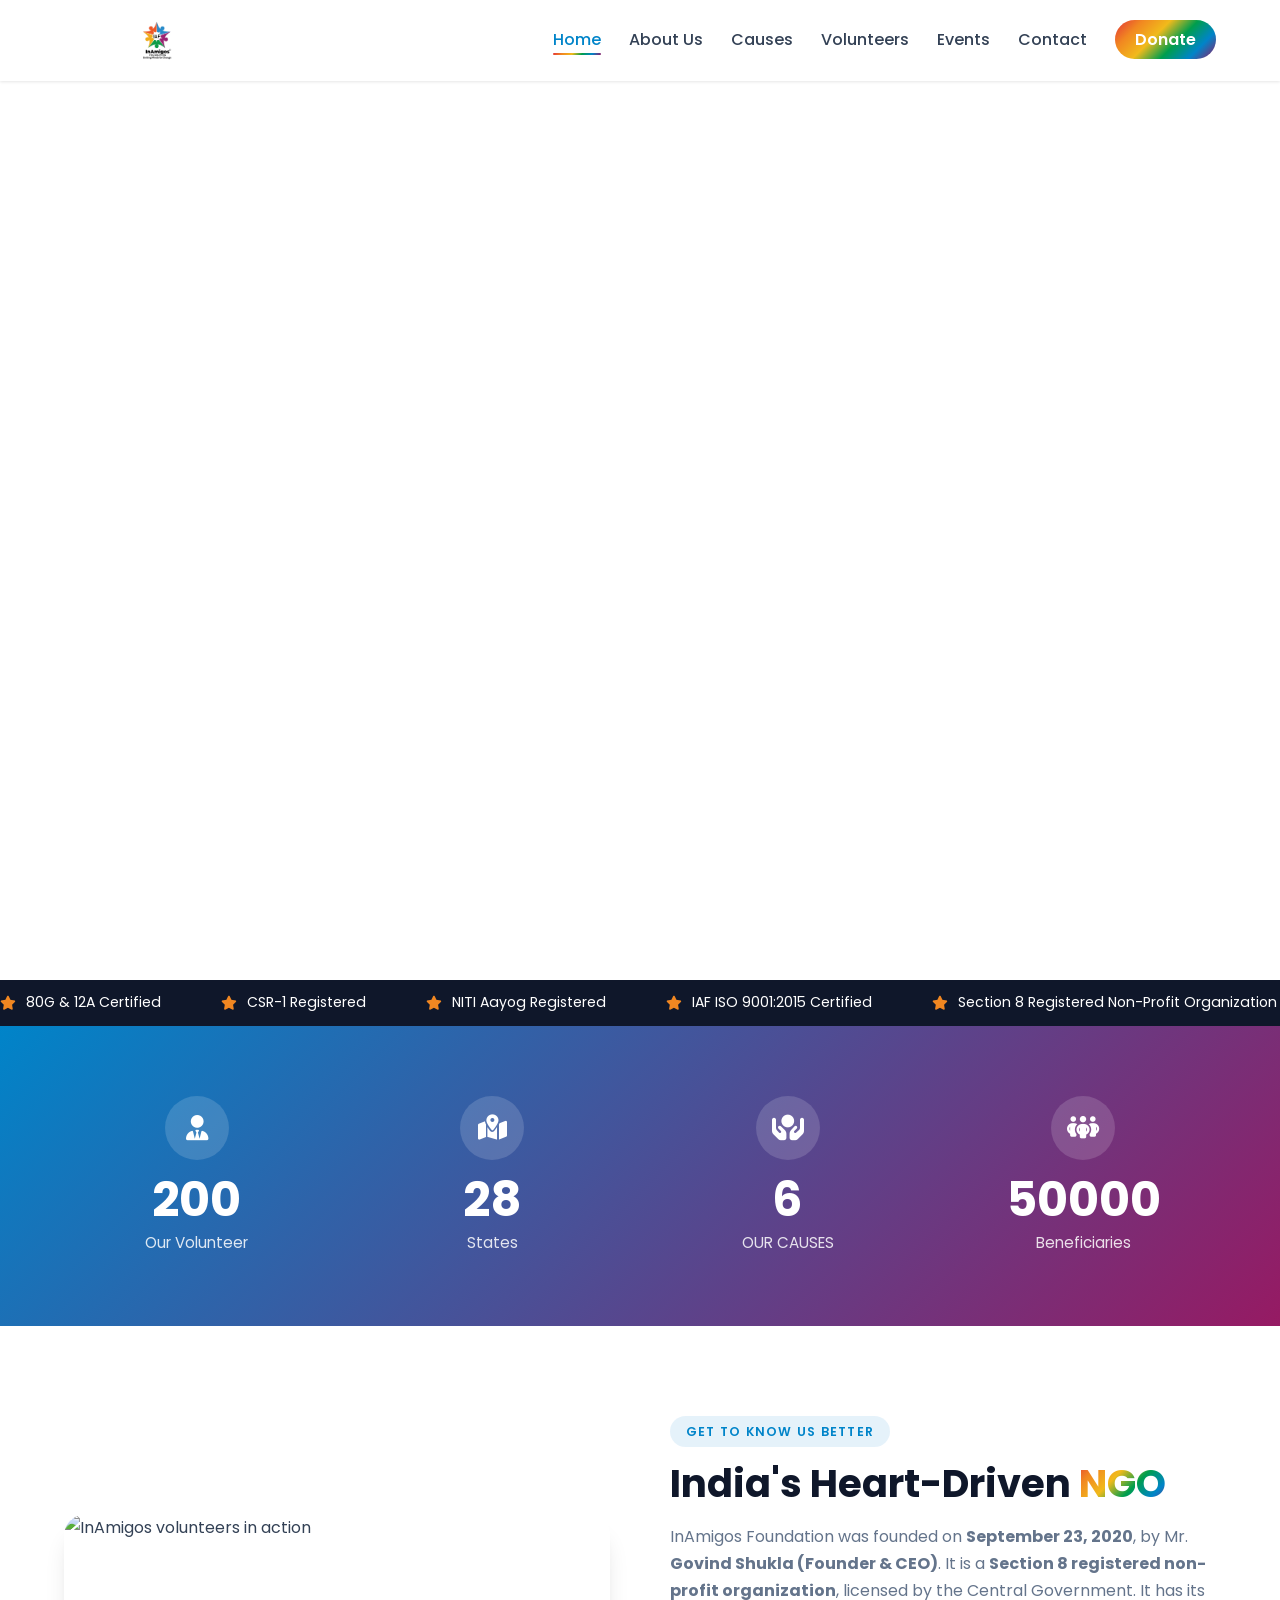
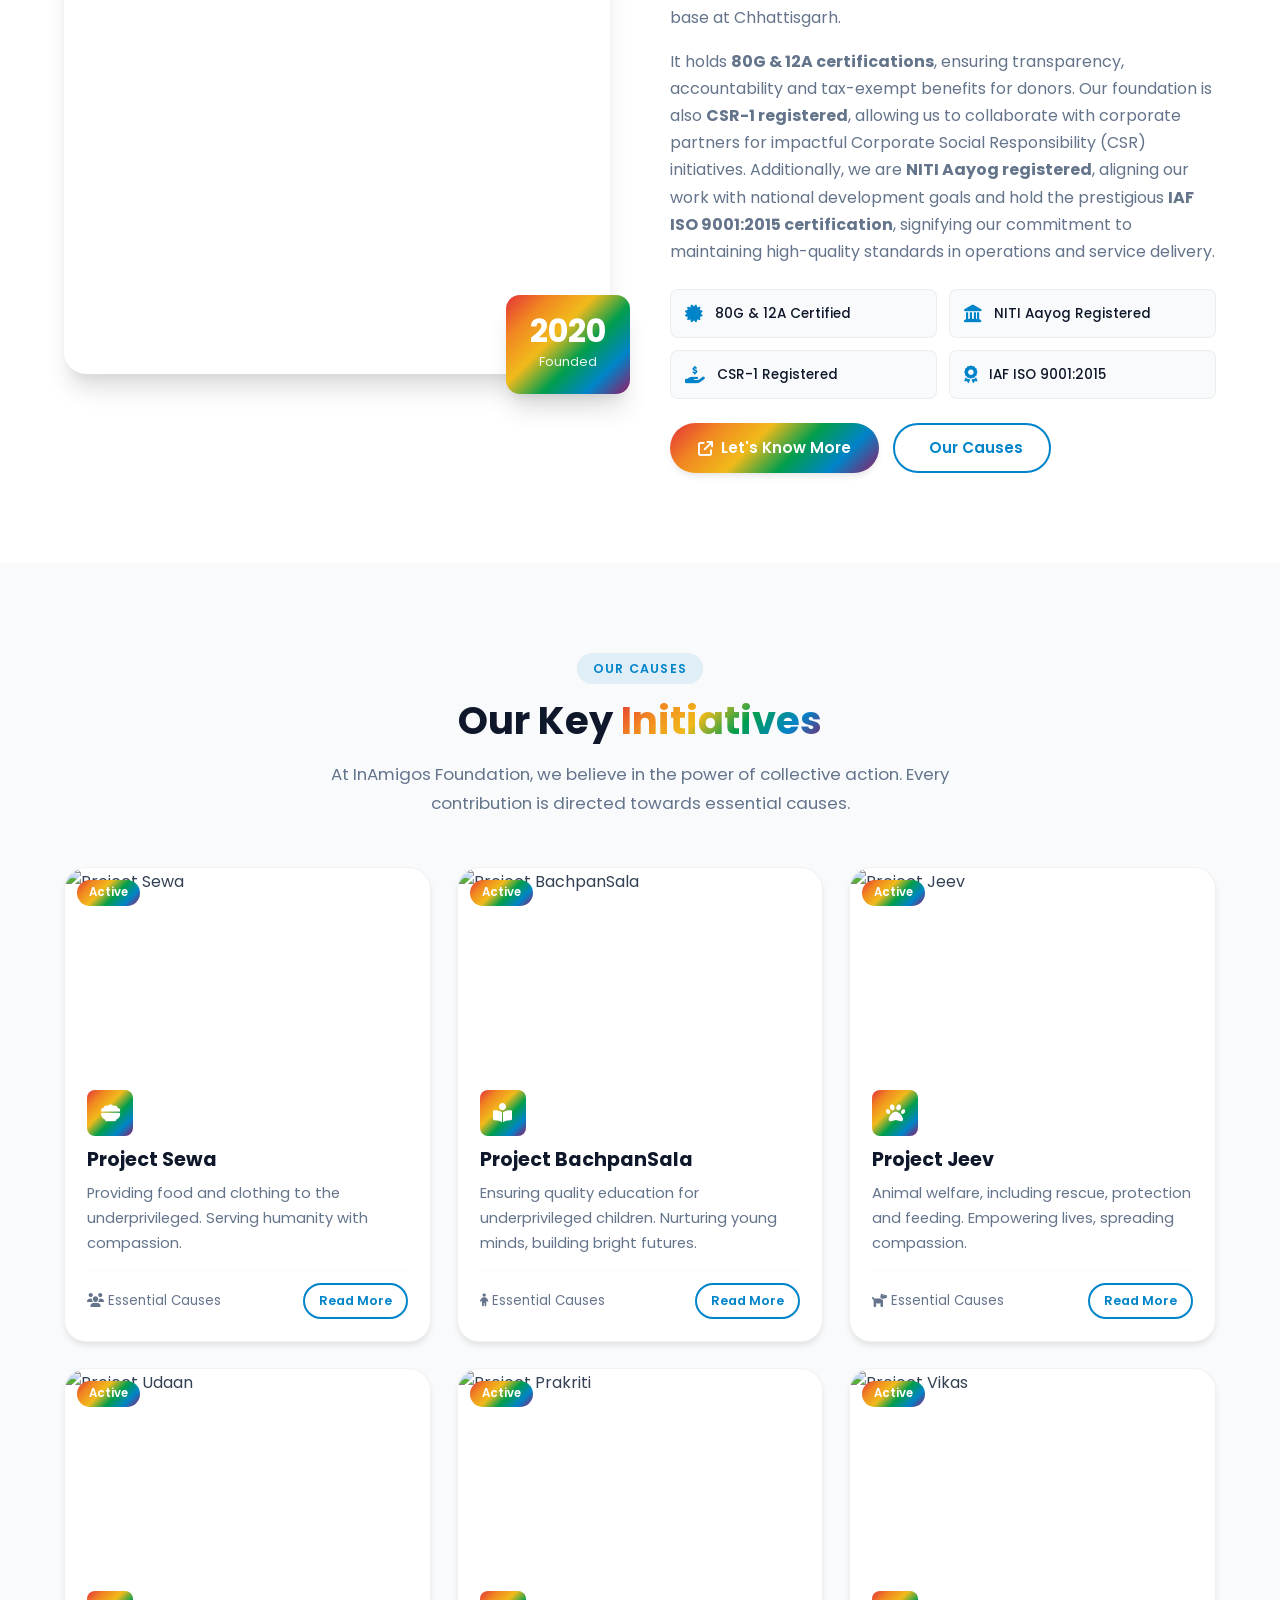
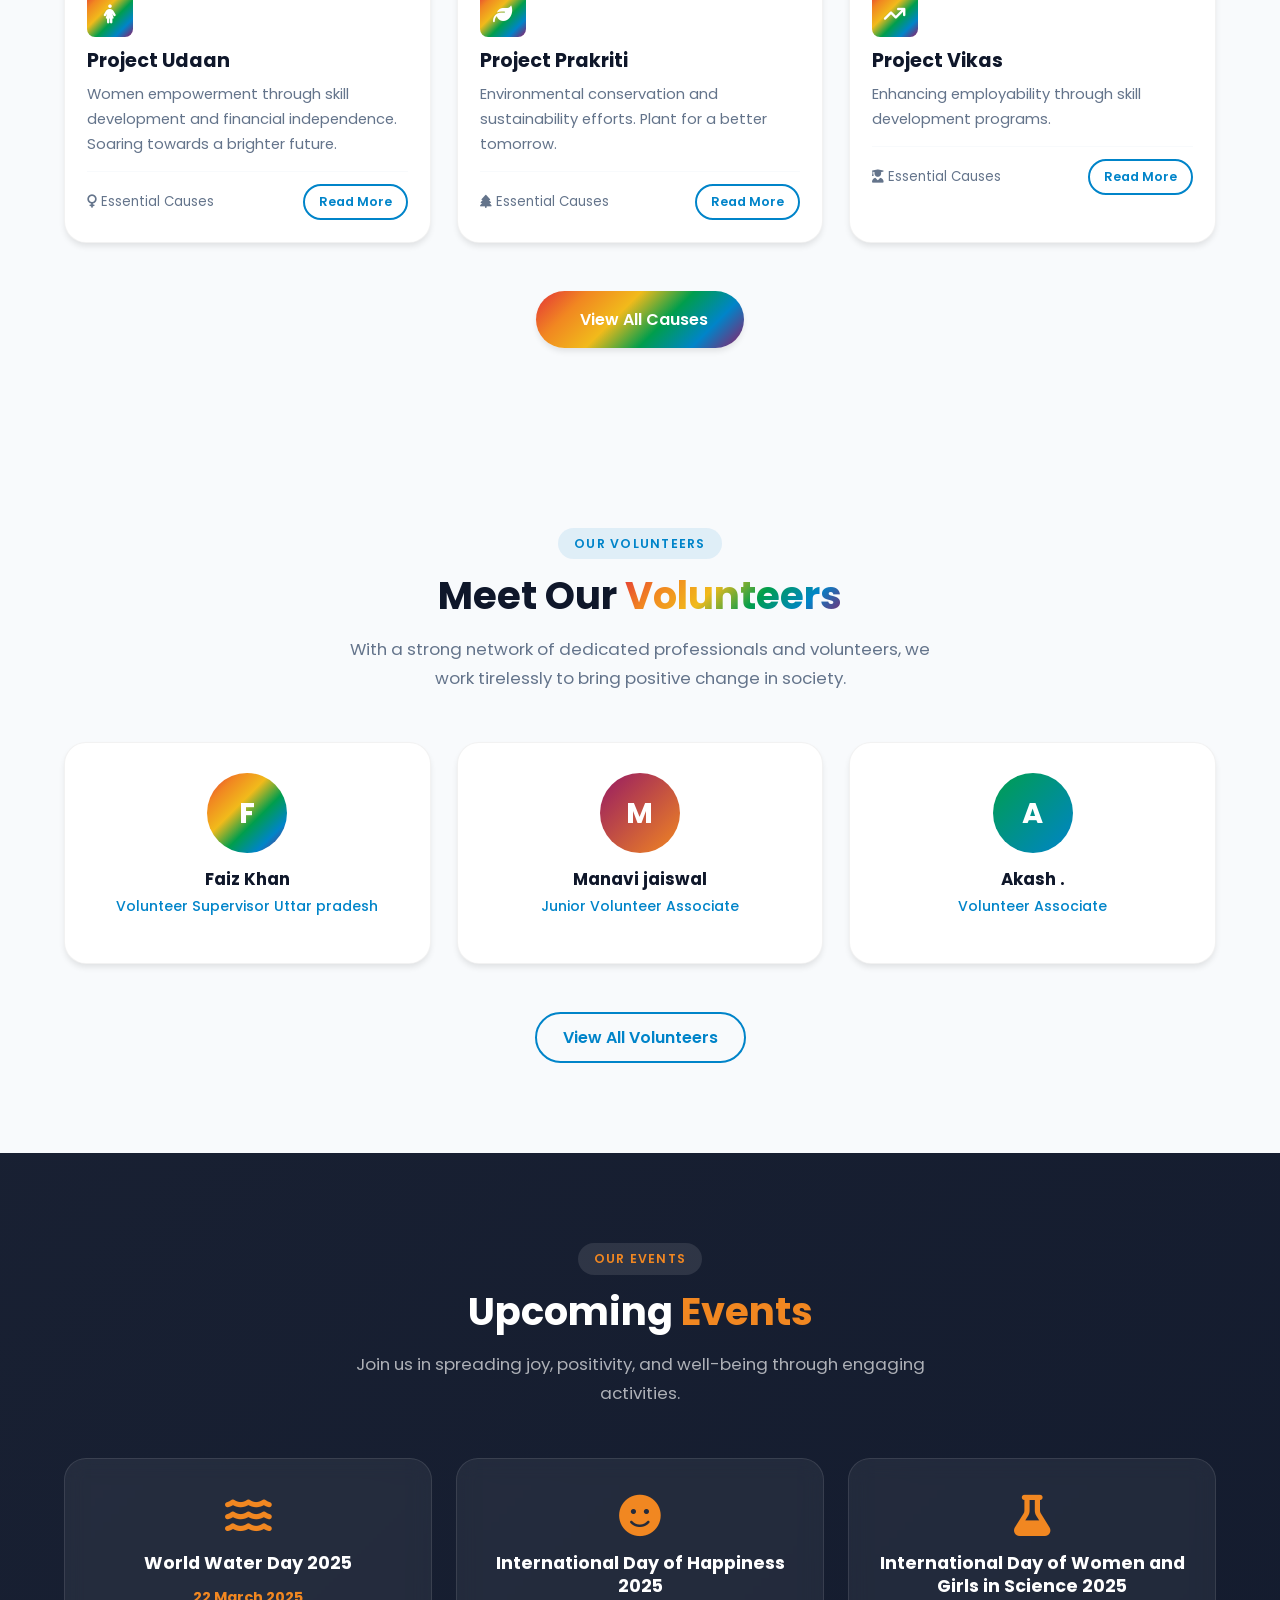
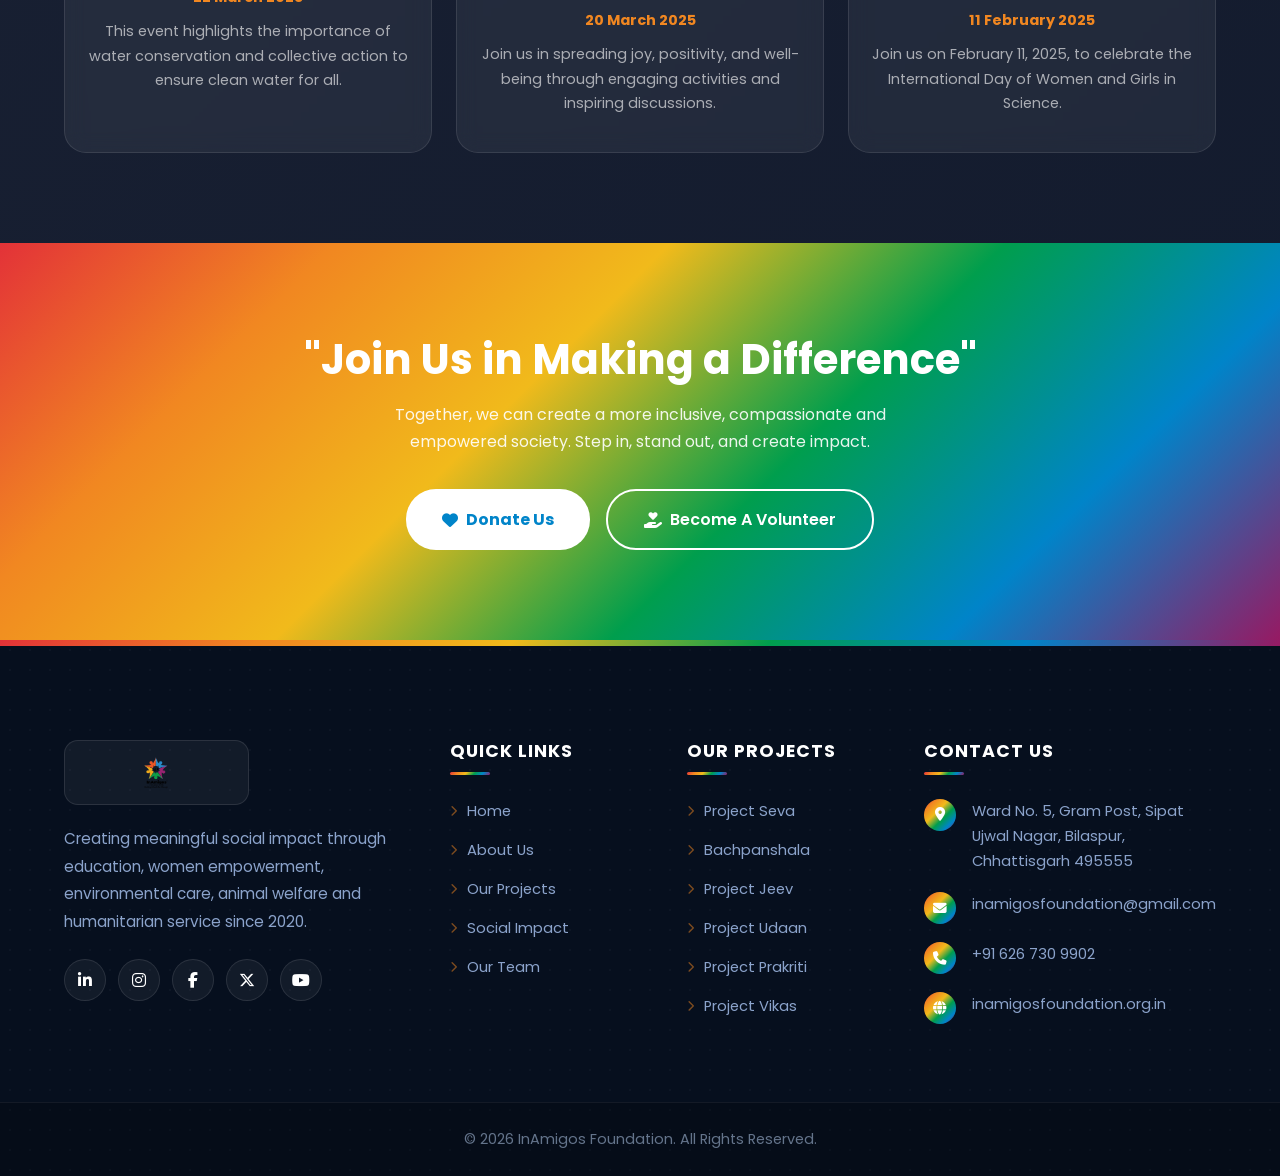
==== commit 631eb474: "feat: unique footer redesign, remove gallery, update text" ====
--- a/project/index.html
+++ b/project/index.html
@@ -3,7 +3,7 @@
 <head>
 <meta charset="UTF-8">
 <meta name="viewport" content="width=device-width,initial-scale=1.0">
-<meta name="description" content="InAmigos Foundation — Uniting Minds for A Change. NGO driving social impact through education, empowerment, environment and animal welfare.">
+<meta name="description" content="InAmigos Foundation was founded on September 23, 2020. A Section 8 registered non-profit organization focused on education, empowerment, environment, and animal welfare.">
 <title>InAmigos Foundation | Uniting Minds for A Change</title>
 <link rel="icon" type="image/png" href="favicon.png">
 <link rel="preconnect" href="https://fonts.googleapis.com">
@@ -23,11 +23,11 @@
 <nav class="nav-menu">
 <ul class="nav-links">
 <li><a href="index.html#home" class="active">Home</a></li>
-<li><a href="index.html#about">About</a></li>
-<li><a href="projects.html">Projects</a></li>
-<li><a href="index.html#impact">Impact</a></li>
-<li><a href="index.html#gallery">Gallery</a></li>
-<li><a href="index.html#team">Team</a></li>
+<li><a href="index.html#about">About Us</a></li>
+<li><a href="projects.html">Causes</a></li>
+<li><a href="index.html#volunteers">Volunteers</a></li>
+<li><a href="index.html#events">Events</a></li>
+
 <li><a href="index.html#contact">Contact</a></li>
 <li><a href="https://rzp.io/l/kWQ87HP" target="_blank" class="nav-donate">Donate</a></li>
 </ul>
@@ -38,55 +38,55 @@
 <!-- HERO SLIDER -->
 <section id="home" class="hero">
 <div class="hero-slider">
-<div class="hero-slide" style="background-image:url('images/hero-seva.png')">
-<div class="container hero-content">
-<span class="hero-tag">Project Seva</span>
+<div class="hero-slide" style="background-image:url('https://images.unsplash.com/photo-1488521787991-ed7bbaae773c?auto=format&fit=crop&w=1000&q=80')">
+<div class="container hero-content">
+<span class="hero-tag">Project Sewa</span>
 <h1>Serving Humanity with <em>Compassion</em></h1>
-<p>Our volunteers distribute food, clothing and essentials to those who need it most — because dignity is a right, not a privilege.</p>
-<div class="hero-buttons">
-<a href="https://rzp.io/l/kWQ87HP" target="_blank" class="btn btn-primary btn-lg"><i class="fa-solid fa-heart"></i> Donate Now</a>
+<p>Providing food and clothing to the underprivileged. Join us in making a difference today.</p>
+<div class="hero-buttons">
+<a href="https://rzp.io/l/kWQ87HP" target="_blank" class="btn btn-primary btn-lg"><i class="fa-solid fa-heart"></i> Donate Us</a>
 <a href="projects.html#seva" class="btn btn-outline btn-lg">Learn More</a>
 </div>
 </div>
 </div>
-<div class="hero-slide" style="background-image:url('images/hero-bachpanshala.png')">
-<div class="container hero-content">
-<span class="hero-tag">Project Bachpanshala</span>
+<div class="hero-slide" style="background-image:url('https://images.unsplash.com/photo-1503676260728-1c00da094a0b?auto=format&fit=crop&w=1000&q=80')">
+<div class="container hero-content">
+<span class="hero-tag">Project BachpanSala</span>
 <h1>Nurturing Young Minds, Building <em>Bright Futures</em></h1>
-<p>Free education, mentorship and books for underprivileged children — because every child deserves to dream big.</p>
+<p>Ensuring quality education for underprivileged children across the nation.</p>
 <div class="hero-buttons">
 <a href="https://rzp.io/l/kWQ87HP" target="_blank" class="btn btn-primary btn-lg"><i class="fa-solid fa-graduation-cap"></i> Support Education</a>
 <a href="projects.html#bachpanshala" class="btn btn-outline btn-lg">Learn More</a>
 </div>
 </div>
 </div>
-<div class="hero-slide" style="background-image:url('images/hero-udaan.png')">
+<div class="hero-slide" style="background-image:url('https://images.unsplash.com/photo-1573164713988-8665fc963095?auto=format&fit=crop&w=1000&q=80')">
 <div class="container hero-content">
 <span class="hero-tag">Project Udaan</span>
-<h1>Soaring Towards <em>Independence</em></h1>
-<p>Empowering women from marginalized communities with vocational skills, digital literacy and the confidence to lead.</p>
+<h1>Soaring Towards a <em>Brighter Future</em></h1>
+<p>Women empowerment through skill development and financial independence.</p>
 <div class="hero-buttons">
 <a href="https://rzp.io/l/kWQ87HP" target="_blank" class="btn btn-primary btn-lg"><i class="fa-solid fa-person-dress"></i> Empower Women</a>
 <a href="projects.html#udaan" class="btn btn-outline btn-lg">Learn More</a>
 </div>
 </div>
 </div>
-<div class="hero-slide" style="background-image:url('images/hero-prakriti.png')">
+<div class="hero-slide" style="background-image:url('https://images.unsplash.com/photo-1542601906990-b4d3fb778b09?auto=format&fit=crop&w=1000&q=80')">
 <div class="container hero-content">
 <span class="hero-tag">Project Prakriti</span>
-<h1>Healing Our Planet, One <em>Tree</em> at a Time</h1>
-<p>Plantation drives, clean-up campaigns and plastic-free awareness to conserve the environment for future generations.</p>
+<h1>Plant for a <em>Better Tomorrow</em></h1>
+<p>Environmental conservation and sustainability efforts to heal our planet.</p>
 <div class="hero-buttons">
 <a href="https://rzp.io/l/kWQ87HP" target="_blank" class="btn btn-primary btn-lg"><i class="fa-solid fa-leaf"></i> Go Green</a>
 <a href="projects.html#prakriti" class="btn btn-outline btn-lg">Learn More</a>
 </div>
 </div>
 </div>
-<div class="hero-slide" style="background-image:url('images/hero-jeev.png')">
+<div class="hero-slide" style="background-image:url('https://images.unsplash.com/photo-1548767797-d8c844163c4c?auto=format&fit=crop&w=1000&q=80')">
 <div class="container hero-content">
 <span class="hero-tag">Project Jeev</span>
-<h1>Compassion for <em>All Living Beings</em></h1>
-<p>Daily feeding programs, rescue operations and medical care for stray animals — because every life matters.</p>
+<h1>Empowering Lives, Spreading <em>Compassion</em></h1>
+<p>Animal welfare, including rescue, protection and feeding of stray animals.</p>
 <div class="hero-buttons">
 <a href="https://rzp.io/l/kWQ87HP" target="_blank" class="btn btn-primary btn-lg"><i class="fa-solid fa-paw"></i> Save Animals</a>
 <a href="projects.html#jeev" class="btn btn-outline btn-lg">Learn More</a>
@@ -106,20 +106,16 @@
 <!-- TICKER -->
 <div class="ticker">
 <div class="ticker-inner">
-<span class="ticker-item"><i class="fa-solid fa-star"></i> Top 5 Best NGOs 2025 — Mayor of Delhi</span>
-<span class="ticker-item"><i class="fa-solid fa-star"></i> 1 Lakh+ Interns Onboarded via Internshala</span>
-<span class="ticker-item"><i class="fa-solid fa-star"></i> SPJIMR SICA Finalist 2025</span>
+<span class="ticker-item"><i class="fa-solid fa-star"></i> 80G &amp; 12A Certified</span>
+<span class="ticker-item"><i class="fa-solid fa-star"></i> CSR-1 Registered</span>
+<span class="ticker-item"><i class="fa-solid fa-star"></i> NITI Aayog Registered</span>
 <span class="ticker-item"><i class="fa-solid fa-star"></i> IAF ISO 9001:2015 Certified</span>
-<span class="ticker-item"><i class="fa-solid fa-star"></i> 80G &amp; 12A Certified — Tax Exempt Donations</span>
-<span class="ticker-item"><i class="fa-solid fa-star"></i> CSR-1 Registered for Corporate Partnerships</span>
-<span class="ticker-item"><i class="fa-solid fa-star"></i> Founder Recognised by Rajya Sabha MP</span>
-<span class="ticker-item"><i class="fa-solid fa-star"></i> Top 5 Best NGOs 2025 — Mayor of Delhi</span>
-<span class="ticker-item"><i class="fa-solid fa-star"></i> 1 Lakh+ Interns Onboarded via Internshala</span>
-<span class="ticker-item"><i class="fa-solid fa-star"></i> SPJIMR SICA Finalist 2025</span>
+<span class="ticker-item"><i class="fa-solid fa-star"></i> Section 8 Registered Non-Profit Organization</span>
+<span class="ticker-item"><i class="fa-solid fa-star"></i> 80G &amp; 12A Certified</span>
+<span class="ticker-item"><i class="fa-solid fa-star"></i> CSR-1 Registered</span>
+<span class="ticker-item"><i class="fa-solid fa-star"></i> NITI Aayog Registered</span>
 <span class="ticker-item"><i class="fa-solid fa-star"></i> IAF ISO 9001:2015 Certified</span>
-<span class="ticker-item"><i class="fa-solid fa-star"></i> 80G &amp; 12A Certified — Tax Exempt Donations</span>
-<span class="ticker-item"><i class="fa-solid fa-star"></i> CSR-1 Registered for Corporate Partnerships</span>
-<span class="ticker-item"><i class="fa-solid fa-star"></i> Founder Recognised by Rajya Sabha MP</span>
+<span class="ticker-item"><i class="fa-solid fa-star"></i> Section 8 Registered Non-Profit Organization</span>
 </div>
 </div>
 
@@ -129,22 +125,22 @@
 <div class="stats-grid">
 <div class="stat-item">
 <div class="stat-icon"><i class="fa-solid fa-user-tie"></i></div>
-<div class="stat-number">200+</div>
-<div class="stat-label">Volunteers</div>
+<div class="stat-number">200</div>
+<div class="stat-label">Our Volunteer</div>
 </div>
 <div class="stat-item">
 <div class="stat-icon"><i class="fa-solid fa-map-location-dot"></i></div>
-<div class="stat-number">28+</div>
-<div class="stat-label">States Reached</div>
+<div class="stat-number">28</div>
+<div class="stat-label">States</div>
 </div>
 <div class="stat-item">
 <div class="stat-icon"><i class="fa-solid fa-hands-holding-circle"></i></div>
 <div class="stat-number">6</div>
-<div class="stat-label">Core Projects</div>
+<div class="stat-label">OUR CAUSES</div>
 </div>
 <div class="stat-item">
 <div class="stat-icon"><i class="fa-solid fa-people-group"></i></div>
-<div class="stat-number">50,000+</div>
+<div class="stat-number">50000</div>
 <div class="stat-label">Beneficiaries</div>
 </div>
 </div>
@@ -156,27 +152,23 @@
 <div class="container">
 <div class="about-grid">
 <div class="about-img-wrap">
-<img src="images/hero-seva.png" alt="InAmigos volunteers in action" class="about-img-main">
+<img src="https://images.unsplash.com/photo-1488521787991-ed7bbaae773c?auto=format&fit=crop&w=1000&q=80" alt="InAmigos volunteers in action" class="about-img-main">
 <div class="about-badge"><strong>2020</strong><span>Founded</span></div>
 </div>
 <div class="about-text-side">
-<span class="section-label">Get to Know Us</span>
+<span class="section-label">Get to Know Us Better</span>
 <h2 class="section-title">India's Heart-Driven <span>NGO</span></h2>
-<p>InAmigos Foundation was founded on <strong>September 23, 2020</strong> by Mr. <strong>Govind Shukla (Founder &amp; CEO)</strong>. Registered as a <strong>Section 8 non-profit</strong> under the Companies Act 2013, licensed by the Central Government and headquartered in Bilaspur, Chhattisgarh.</p>
-<p>With a powerful network of dedicated volunteers, corporate partners and changemakers, we work tirelessly to uplift communities across India through six flagship initiatives.</p>
+<p>InAmigos Foundation was founded on <strong>September 23, 2020</strong>, by Mr. <strong>Govind Shukla (Founder &amp; CEO)</strong>. It is a <strong>Section 8 registered non-profit organization</strong>, licensed by the Central Government. It has its base at Chhattisgarh.</p>
+<p>It holds <strong>80G &amp; 12A certifications</strong>, ensuring transparency, accountability and tax-exempt benefits for donors. Our foundation is also <strong>CSR-1 registered</strong>, allowing us to collaborate with corporate partners for impactful Corporate Social Responsibility (CSR) initiatives. Additionally, we are <strong>NITI Aayog registered</strong>, aligning our work with national development goals and hold the prestigious <strong>IAF ISO 9001:2015 certification</strong>, signifying our commitment to maintaining high-quality standards in operations and service delivery.</p>
 <div class="credentials">
 <div class="cred-item"><i class="fa-solid fa-certificate"></i><span>80G &amp; 12A Certified</span></div>
-<div class="cred-item"><i class="fa-solid fa-landmark"></i><span>NGO DARPAN — NITI Aayog</span></div>
+<div class="cred-item"><i class="fa-solid fa-landmark"></i><span>NITI Aayog Registered</span></div>
 <div class="cred-item"><i class="fa-solid fa-hand-holding-dollar"></i><span>CSR-1 Registered</span></div>
 <div class="cred-item"><i class="fa-solid fa-award"></i><span>IAF ISO 9001:2015</span></div>
-<div class="cred-item"><i class="fa-solid fa-trophy"></i><span>Top 5 NGO — Mayor of Delhi 2025</span></div>
-<div class="cred-item"><i class="fa-solid fa-handshake"></i><span>Internshala Partner 5+ Years</span></div>
-<div class="cred-item"><i class="fa-solid fa-star"></i><span>SPJIMR SICA Finalist 2025</span></div>
-<div class="cred-item"><i class="fa-solid fa-crown"></i><span>Founder — Rajya Sabha MP Award</span></div>
 </div>
 <div class="about-actions">
-<a href="https://inamigosfoundation.org.in/" target="_blank" class="btn btn-primary"><i class="fa-solid fa-arrow-up-right-from-square"></i> Official Website</a>
-<a href="projects.html" class="btn btn-outline-primary"><i class="fa-solid fa-grid-2"></i> Our Projects</a>
+<a href="https://inamigosfoundation.org.in/page/About-Us" target="_blank" class="btn btn-primary"><i class="fa-solid fa-arrow-up-right-from-square"></i> Let's Know More</a>
+<a href="projects.html" class="btn btn-outline-primary"><i class="fa-solid fa-grid-2"></i> Our Causes</a>
 </div>
 </div>
 </div>
@@ -187,54 +179,54 @@
 <section id="projects" class="section bg-light">
 <div class="container">
 <div class="text-center">
-<span class="section-label">What We Do</span>
-<h2 class="section-title">Our Core <span>Causes</span></h2>
-<p class="section-sub">Six powerful initiatives — each one a promise to serve, protect and empower.</p>
+<span class="section-label">OUR CAUSES</span>
+<h2 class="section-title">Our Key <span>Initiatives</span></h2>
+<p class="section-sub">At InAmigos Foundation, we believe in the power of collective action. Every contribution is directed towards essential causes.</p>
 </div>
 <div class="causes-grid">
 <div class="cause-card">
-<div class="cause-img"><img src="images/hero-seva.png" alt="Project Seva"><span class="cause-badge-pill">Active</span></div>
+<div class="cause-img"><img src="https://images.unsplash.com/photo-1488521787991-ed7bbaae773c?auto=format&fit=crop&w=600&q=80" alt="Project Sewa"><span class="cause-badge-pill">Active</span></div>
 <div class="cause-body">
 <div class="cause-icon-wrap"><i class="fa-solid fa-bowl-food"></i></div>
-<h3>Project Seva</h3>
-<p>Food, clothing and essential hygiene supplies for those in need through compassionate outreach drives.</p>
-<div class="cause-meta"><span><i class="fa-solid fa-users"></i> 5,000+ served monthly</span><a href="projects.html#seva" class="btn-outline-primary" style="padding:5px 14px;font-size:.8rem">Read More</a></div>
-</div>
-</div>
-<div class="cause-card">
-<div class="cause-img"><img src="images/hero-bachpanshala.png" alt="Project Bachpanshala"><span class="cause-badge-pill">Active</span></div>
+<h3>Project Sewa</h3>
+<p>Providing food and clothing to the underprivileged. Serving humanity with compassion.</p>
+<div class="cause-meta"><span><i class="fa-solid fa-users"></i> Essential Causes</span><a href="projects.html#seva" class="btn-outline-primary" style="padding:5px 14px;font-size:.8rem">Read More</a></div>
+</div>
+</div>
+<div class="cause-card">
+<div class="cause-img"><img src="https://images.unsplash.com/photo-1503676260728-1c00da094a0b?auto=format&fit=crop&w=600&q=80" alt="Project BachpanSala"><span class="cause-badge-pill">Active</span></div>
 <div class="cause-body">
 <div class="cause-icon-wrap"><i class="fa-solid fa-book-open-reader"></i></div>
-<h3>Project Bachpanshala</h3>
-<p>Free education, stationery, books and mentorship for underprivileged children across India.</p>
-<div class="cause-meta"><span><i class="fa-solid fa-child"></i> 2,000+ children</span><a href="projects.html#bachpanshala" class="btn-outline-primary" style="padding:5px 14px;font-size:.8rem">Read More</a></div>
-</div>
-</div>
-<div class="cause-card">
-<div class="cause-img"><img src="images/hero-jeev.png" alt="Project Jeev"><span class="cause-badge-pill">Active</span></div>
+<h3>Project BachpanSala</h3>
+<p>Ensuring quality education for underprivileged children. Nurturing young minds, building bright futures.</p>
+<div class="cause-meta"><span><i class="fa-solid fa-child"></i> Essential Causes</span><a href="projects.html#bachpanshala" class="btn-outline-primary" style="padding:5px 14px;font-size:.8rem">Read More</a></div>
+</div>
+</div>
+<div class="cause-card">
+<div class="cause-img"><img src="https://images.unsplash.com/photo-1548767797-d8c844163c4c?auto=format&fit=crop&w=600&q=80" alt="Project Jeev"><span class="cause-badge-pill">Active</span></div>
 <div class="cause-body">
 <div class="cause-icon-wrap"><i class="fa-solid fa-paw"></i></div>
 <h3>Project Jeev</h3>
-<p>Daily feeding, rescue operations and medical care for stray animals — every life deserves love.</p>
-<div class="cause-meta"><span><i class="fa-solid fa-dog"></i> 500+ animals rescued</span><a href="projects.html#jeev" class="btn-outline-primary" style="padding:5px 14px;font-size:.8rem">Read More</a></div>
-</div>
-</div>
-<div class="cause-card">
-<div class="cause-img"><img src="images/hero-udaan.png" alt="Project Udaan"><span class="cause-badge-pill">Active</span></div>
+<p>Animal welfare, including rescue, protection and feeding. Empowering lives, spreading compassion.</p>
+<div class="cause-meta"><span><i class="fa-solid fa-dog"></i> Essential Causes</span><a href="projects.html#jeev" class="btn-outline-primary" style="padding:5px 14px;font-size:.8rem">Read More</a></div>
+</div>
+</div>
+<div class="cause-card">
+<div class="cause-img"><img src="https://images.unsplash.com/photo-1573164713988-8665fc963095?auto=format&fit=crop&w=600&q=80" alt="Project Udaan"><span class="cause-badge-pill">Active</span></div>
 <div class="cause-body">
 <div class="cause-icon-wrap"><i class="fa-solid fa-person-dress"></i></div>
 <h3>Project Udaan</h3>
-<p>Vocational training and digital literacy empowering women with financial independence.</p>
-<div class="cause-meta"><span><i class="fa-solid fa-venus"></i> 1,000+ women</span><a href="projects.html#udaan" class="btn-outline-primary" style="padding:5px 14px;font-size:.8rem">Read More</a></div>
-</div>
-</div>
-<div class="cause-card">
-<div class="cause-img"><img src="images/hero-prakriti.png" alt="Project Prakriti"><span class="cause-badge-pill">Active</span></div>
+<p>Women empowerment through skill development and financial independence. Soaring towards a brighter future.</p>
+<div class="cause-meta"><span><i class="fa-solid fa-venus"></i> Essential Causes</span><a href="projects.html#udaan" class="btn-outline-primary" style="padding:5px 14px;font-size:.8rem">Read More</a></div>
+</div>
+</div>
+<div class="cause-card">
+<div class="cause-img"><img src="https://images.unsplash.com/photo-1542601906990-b4d3fb778b09?auto=format&fit=crop&w=600&q=80" alt="Project Prakriti"><span class="cause-badge-pill">Active</span></div>
 <div class="cause-body">
 <div class="cause-icon-wrap"><i class="fa-solid fa-leaf"></i></div>
 <h3>Project Prakriti</h3>
-<p>Tree plantation, cleanliness drives and plastic-free campaigns for a sustainable tomorrow.</p>
-<div class="cause-meta"><span><i class="fa-solid fa-tree"></i> 10,000+ trees</span><a href="projects.html#prakriti" class="btn-outline-primary" style="padding:5px 14px;font-size:.8rem">Read More</a></div>
+<p>Environmental conservation and sustainability efforts. Plant for a better tomorrow.</p>
+<div class="cause-meta"><span><i class="fa-solid fa-tree"></i> Essential Causes</span><a href="projects.html#prakriti" class="btn-outline-primary" style="padding:5px 14px;font-size:.8rem">Read More</a></div>
 </div>
 </div>
 <div class="cause-card">
@@ -242,141 +234,95 @@
 <div class="cause-body">
 <div class="cause-icon-wrap"><i class="fa-solid fa-arrow-trend-up"></i></div>
 <h3>Project Vikas</h3>
-<p>Internships, skill workshops and career counseling bridging education and employability for youth.</p>
-<div class="cause-meta"><span><i class="fa-solid fa-user-graduate"></i> 1 Lakh+ interns</span><a href="projects.html#vikas" class="btn-outline-primary" style="padding:5px 14px;font-size:.8rem">Read More</a></div>
+<p>Enhancing employability through skill development programs.</p>
+<div class="cause-meta"><span><i class="fa-solid fa-user-graduate"></i> Essential Causes</span><a href="projects.html#vikas" class="btn-outline-primary" style="padding:5px 14px;font-size:.8rem">Read More</a></div>
 </div>
 </div>
 </div>
 <div class="text-center" style="margin-top:48px">
-<a href="projects.html" class="btn btn-primary btn-lg"><i class="fa-solid fa-grid-2"></i> View All Projects</a>
-</div>
-</div>
-</section>
-
-<!-- IMPACT -->
-<section id="impact" class="impact">
+<a href="https://inamigosfoundation.org.in/causes" target="_blank" class="btn btn-primary btn-lg"><i class="fa-solid fa-grid-2"></i> View All Causes</a>
+</div>
+</div>
+</section>
+
+<!-- VOLUNTEERS -->
+<section id="volunteers" class="section bg-light">
 <div class="container">
 <div class="text-center">
-<span class="section-label" style="background:rgba(255,255,255,.1);color:var(--orange)">Why We Exist</span>
-<h2 class="section-title">The Purpose Behind Our <span style="-webkit-text-fill-color:var(--orange);color:var(--orange);background:none">Work</span></h2>
-<p class="section-sub" style="color:rgba(255,255,255,.65)">Each project tackles a real, urgent social need — here is the impact we create together.</p>
+<span class="section-label">OUR VOLUNTEERS</span>
+<h2 class="section-title">Meet Our <span>Volunteers</span></h2>
+<p class="section-sub">With a strong network of dedicated professionals and volunteers, we work tirelessly to bring positive change in society.</p>
+</div>
+<div class="team-grid">
+<div class="team-card">
+<div class="team-avatar">F</div>
+<h3>Faiz Khan</h3>
+<p class="role">Volunteer Supervisor Uttar pradesh</p>
+</div>
+<div class="team-card">
+<div class="team-avatar" style="background:linear-gradient(135deg,#961A63,#F18721)">M</div>
+<h3>Manavi jaiswal</h3>
+<p class="role">Junior Volunteer Associate</p>
+</div>
+<div class="team-card">
+<div class="team-avatar" style="background:linear-gradient(135deg,#009E4D,#0084C9)">A</div>
+<h3>Akash .</h3>
+<p class="role">Volunteer Associate</p>
+</div>
+</div>
+<div class="text-center" style="margin-top:48px">
+<a href="https://inamigosfoundation.org.in/volunteers" target="_blank" class="btn btn-outline-primary btn-lg">View All Volunteers</a>
+</div>
+</div>
+</section>
+
+<!-- EVENTS -->
+<section id="events" class="impact">
+<div class="container">
+<div class="text-center">
+<span class="section-label" style="background:rgba(255,255,255,.1);color:var(--orange)">OUR EVENTS</span>
+<h2 class="section-title">Upcoming <span style="-webkit-text-fill-color:var(--orange);color:var(--orange);background:none">Events</span></h2>
+<p class="section-sub" style="color:rgba(255,255,255,.65)">Join us in spreading joy, positivity, and well-being through engaging activities.</p>
 </div>
 <div class="impact-grid">
 <div class="impact-card">
-<i class="fa-solid fa-bowl-food"></i>
-<h3>No One Sleeps Hungry</h3>
-<p>Project Seva ensures thousands of meals are distributed weekly, preserving the dignity of every individual regardless of circumstance.</p>
+<i class="fa-solid fa-water"></i>
+<h3>World Water Day 2025</h3>
+<p style="margin-bottom: 10px; font-weight: bold; color: var(--orange);">22 March 2025</p>
+<p>This event highlights the importance of water conservation and collective action to ensure clean water for all.</p>
 </div>
 <div class="impact-card">
-<i class="fa-solid fa-book-open-reader"></i>
-<h3>Education as a Right</h3>
-<p>Bachpanshala creates safe learning spaces for children who lack access to formal schooling, breaking the cycle of poverty through knowledge.</p>
+<i class="fa-solid fa-face-smile"></i>
+<h3>International Day of Happiness 2025</h3>
+<p style="margin-bottom: 10px; font-weight: bold; color: var(--orange);">20 March 2025</p>
+<p>Join us in spreading joy, positivity, and well-being through engaging activities and inspiring discussions.</p>
 </div>
 <div class="impact-card">
-<i class="fa-solid fa-paw"></i>
-<h3>Compassion Without Boundaries</h3>
-<p>Project Jeev advocates for the voiceless — rescuing, feeding and providing medical care to animals abandoned on India's streets.</p>
-</div>
-<div class="impact-card">
-<i class="fa-solid fa-person-dress"></i>
-<h3>Women Leading Change</h3>
-<p>Udaan transforms lives by equipping women with skills that open doors to financial independence, self-confidence and leadership.</p>
-</div>
-<div class="impact-card">
-<i class="fa-solid fa-earth-asia"></i>
-<h3>A Greener Tomorrow</h3>
-<p>Prakriti combats climate change at the grassroots — planting trees, cleaning communities and educating on sustainable living.</p>
-</div>
-<div class="impact-card">
-<i class="fa-solid fa-briefcase"></i>
-<h3>Youth Ready for the World</h3>
-<p>Vikas bridges college and career, helping India's youth develop professional skills and land meaningful opportunities.</p>
-</div>
-</div>
-</div>
-</section>
-
-<!-- GALLERY -->
-<section id="gallery" class="section">
-<div class="container">
-<div class="text-center">
-<span class="section-label">In Action</span>
-<h2 class="section-title">Moments of <span>Impact</span></h2>
-<p class="section-sub">A glimpse of our volunteers, beneficiaries and the communities we serve.</p>
-</div>
-<div class="gallery-strip">
-<div class="g-item g-item--wide g-item--tall"><img src="images/hero-seva.png" alt="Seva food distribution"><div class="g-overlay"><i class="fa-solid fa-expand"></i></div></div>
-<div class="g-item"><img src="images/hero-bachpanshala.png" alt="Bachpanshala education"><div class="g-overlay"><i class="fa-solid fa-expand"></i></div></div>
-<div class="g-item"><img src="images/hero-udaan.png" alt="Udaan women empowerment"><div class="g-overlay"><i class="fa-solid fa-expand"></i></div></div>
-<div class="g-item"><img src="images/hero-prakriti.png" alt="Prakriti plantation"><div class="g-overlay"><i class="fa-solid fa-expand"></i></div></div>
-<div class="g-item"><img src="images/hero-jeev.png" alt="Jeev animal welfare"><div class="g-overlay"><i class="fa-solid fa-expand"></i></div></div>
-</div>
-</div>
-</section>
-
-<!-- TEAM -->
-<section id="team" class="section bg-light">
-<div class="container">
-<div class="text-center">
-<span class="section-label">The People</span>
-<h2 class="section-title">Meet Our <span>Team</span></h2>
-<p class="section-sub">Passionate individuals who show up every day to make the world a little better.</p>
-</div>
-<div class="team-grid">
-<div class="team-card">
-<div class="team-avatar">G</div>
-<h3>Govind Shukla</h3>
-<p class="role">Founder &amp; CEO</p>
-<div class="team-social"><a href="https://www.linkedin.com/company/inamigos-foundation" target="_blank" aria-label="LinkedIn"><i class="fa-brands fa-linkedin-in"></i></a></div>
-</div>
-<div class="team-card">
-<div class="team-avatar" style="background:linear-gradient(135deg,#961A63,#F18721)">I</div>
-<h3>Iniya</h3>
-<p class="role">HR Lead</p>
-<div class="team-social"><a href="#" aria-label="LinkedIn"><i class="fa-brands fa-linkedin-in"></i></a></div>
-</div>
-<div class="team-card">
-<div class="team-avatar" style="background:linear-gradient(135deg,#009E4D,#0084C9)">A</div>
-<h3>Adrija Biswas</h3>
-<p class="role">Senior HR Executive</p>
-<div class="team-social"><a href="#" aria-label="LinkedIn"><i class="fa-brands fa-linkedin-in"></i></a></div>
-</div>
-<div class="team-card">
-<div class="team-avatar" style="background:linear-gradient(135deg,#E33238,#F1BA1B)">P</div>
-<h3>Pilli Charithra</h3>
-<p class="role">Junior HR Executive</p>
-<div class="team-social"><a href="#" aria-label="LinkedIn"><i class="fa-brands fa-linkedin-in"></i></a></div>
-</div>
-<div class="team-card">
-<div class="team-avatar" style="background:linear-gradient(135deg,#0084C9,#961A63)">M</div>
-<h3>Mohd Aman</h3>
-<p class="role">Junior HR Executive</p>
-<div class="team-social"><a href="#" aria-label="LinkedIn"><i class="fa-brands fa-linkedin-in"></i></a></div>
-</div>
-<div class="team-card">
-<div class="team-avatar" style="background:linear-gradient(135deg,#F18721,#009E4D)">P</div>
-<h3>Prince Vishwakarma</h3>
-<p class="role">Junior HR Executive</p>
-<div class="team-social"><a href="#" aria-label="LinkedIn"><i class="fa-brands fa-linkedin-in"></i></a></div>
-</div>
-</div>
-</div>
-</section>
+<i class="fa-solid fa-flask"></i>
+<h3>International Day of Women and Girls in Science 2025</h3>
+<p style="margin-bottom: 10px; font-weight: bold; color: var(--orange);">11 February 2025</p>
+<p>Join us on February 11, 2025, to celebrate the International Day of Women and Girls in Science.</p>
+</div>
+</div>
+</div>
+</section>
+
 
 <!-- CTA -->
 <section class="cta-section">
 <div class="container">
-<h2>"Be the change you wish to see in society."</h2>
-<p>Every contribution — big or small — creates ripples of positive change across communities. Join us today.</p>
+<h2>"Join Us in Making a Difference"</h2>
+<p>Together, we can create a more inclusive, compassionate and empowered society. Step in, stand out, and create impact.</p>
 <div class="cta-buttons">
-<a href="https://rzp.io/l/kWQ87HP" target="_blank" class="btn btn-white btn-lg"><i class="fa-solid fa-heart"></i> Donate Now</a>
-<a href="https://forms.gle/AB4c1hLaDDmtrKGU7" target="_blank" class="btn-border btn-lg"><i class="fa-solid fa-hand-holding-heart"></i> Become a Volunteer</a>
+<a href="https://rzp.io/l/kWQ87HP" target="_blank" class="btn btn-white btn-lg"><i class="fa-solid fa-heart"></i> Donate Us</a>
+<a href="https://forms.gle/AB4c1hLaDDmtrKGU7" target="_blank" class="btn-border btn-lg"><i class="fa-solid fa-hand-holding-heart"></i> Become A Volunteer</a>
 </div>
 </div>
 </section>
 
 <!-- FOOTER -->
 <footer id="contact" class="footer">
+<div class="footer-pattern"></div>
 <div class="container">
 <div class="footer-grid">
 <div class="footer-about footer-col">
@@ -403,12 +349,12 @@
 <div class="footer-col">
 <h4>Our Projects</h4>
 <ul>
-<li><a href="projects.html#seva"><i class="fa-solid fa-bowl-food"></i>Project Seva</a></li>
-<li><a href="projects.html#bachpanshala"><i class="fa-solid fa-book-open"></i>Bachpanshala</a></li>
-<li><a href="projects.html#jeev"><i class="fa-solid fa-paw"></i>Project Jeev</a></li>
-<li><a href="projects.html#udaan"><i class="fa-solid fa-person-dress"></i>Project Udaan</a></li>
-<li><a href="projects.html#prakriti"><i class="fa-solid fa-leaf"></i>Project Prakriti</a></li>
-<li><a href="projects.html#vikas"><i class="fa-solid fa-arrow-trend-up"></i>Project Vikas</a></li>
+<li><a href="projects.html#seva"><i class="fa-solid fa-chevron-right"></i>Project Seva</a></li>
+<li><a href="projects.html#bachpanshala"><i class="fa-solid fa-chevron-right"></i>Bachpanshala</a></li>
+<li><a href="projects.html#jeev"><i class="fa-solid fa-chevron-right"></i>Project Jeev</a></li>
+<li><a href="projects.html#udaan"><i class="fa-solid fa-chevron-right"></i>Project Udaan</a></li>
+<li><a href="projects.html#prakriti"><i class="fa-solid fa-chevron-right"></i>Project Prakriti</a></li>
+<li><a href="projects.html#vikas"><i class="fa-solid fa-chevron-right"></i>Project Vikas</a></li>
 </ul>
 </div>
 <div class="footer-col">
@@ -421,7 +367,7 @@
 </div>
 </div>
 <div class="footer-bottom">
-<div class="container"><p>&copy; 2026 InAmigos Foundation | Uniting Minds for A Change 🌟 | All Rights Reserved</p></div>
+<div class="container"><p>&copy; 2026 InAmigos Foundation. All Rights Reserved.</p></div>
 </div>
 </footer>
 
--- a/project/style.css
+++ b/project/style.css
@@ -199,22 +199,27 @@
 .btn-border{background:transparent;border:2px solid var(--white);color:var(--white);display:inline-flex;align-items:center;gap:8px;padding:15px 36px;border-radius:var(--r-xl);font-weight:600;font-size:1rem;transition:var(--ease)}
 .btn-border:hover{background:var(--white);color:var(--primary)}
 
-/* === FOOTER === */
-.footer{background:var(--dark);color:#94a3b8;padding-top:70px}
-.footer-grid{display:grid;grid-template-columns:2fr 1fr 1fr 1fr;gap:40px;margin-bottom:50px}
-.footer-logo-img{height:52px;width:auto;background:var(--white);padding:8px 10px;border-radius:var(--r-sm);margin-bottom:16px;object-fit:contain}
-.footer-about p{font-size:.91rem;color:#64748b;line-height:1.8}
-.footer-col h4{color:var(--white);font-size:.97rem;margin-bottom:18px;padding-bottom:10px;position:relative}
-.footer-col h4::after{content:'';position:absolute;bottom:0;left:0;width:34px;height:3px;background:var(--grad);border-radius:3px}
-.footer-col ul li{margin-bottom:10px}
-.footer-col ul a{color:#64748b;font-size:.88rem;transition:var(--ease);display:flex;align-items:center;gap:8px}
-.footer-col ul a:hover{color:var(--primary);padding-left:4px}
-.footer-contact-item{display:flex;gap:10px;margin-bottom:12px;font-size:.88rem;color:#64748b}
-.footer-contact-item i{color:var(--primary);margin-top:3px;flex-shrink:0}
-.social-row{display:flex;gap:10px;margin-top:16px}
-.social-row a{width:36px;height:36px;border-radius:50%;background:rgba(255,255,255,.08);display:flex;align-items:center;justify-content:center;color:var(--white);font-size:.9rem;transition:var(--ease)}
-.social-row a:hover{background:var(--primary);transform:translateY(-3px)}
-.footer-bottom{border-top:1px solid rgba(255,255,255,.07);padding:18px 0;text-align:center;font-size:.86rem;color:#475569}
+/* === UNIQUE FOOTER DESIGN === */
+.footer{position:relative;background:#060f1e;color:#94a3b8;padding-top:100px;overflow:hidden}
+.footer::before{content:'';position:absolute;top:0;left:0;width:100%;height:6px;background:var(--grad)}
+.footer-pattern{position:absolute;top:0;left:0;width:100%;height:100%;opacity:0.03;background-image:radial-gradient(var(--white) 1px, transparent 1px);background-size:20px 20px;pointer-events:none}
+.footer-grid{display:grid;grid-template-columns:1.8fr 1fr 1fr 1.2fr;gap:50px;margin-bottom:60px;position:relative;z-index:2}
+.footer-logo-img{height:65px;width:auto;background:rgba(255,255,255,0.05);padding:10px 14px;border-radius:var(--r-md);margin-bottom:20px;object-fit:contain;border:1px solid rgba(255,255,255,0.1);transition:var(--ease)}
+.footer-logo-img:hover{background:rgba(255,255,255,0.1);border-color:rgba(255,255,255,0.2)}
+.footer-about p{font-size:.95rem;color:#8ba3cb;line-height:1.8;margin-bottom:24px}
+.footer-col h4{color:var(--white);font-size:1.1rem;margin-bottom:24px;padding-bottom:12px;position:relative;text-transform:uppercase;letter-spacing:1px}
+.footer-col h4::after{content:'';position:absolute;bottom:0;left:0;width:40px;height:3px;background:var(--grad);border-radius:3px}
+.footer-col ul li{margin-bottom:14px}
+.footer-col ul a{color:#8ba3cb;font-size:.92rem;transition:var(--ease);display:flex;align-items:center;gap:10px}
+.footer-col ul a i{color:var(--orange);font-size:0.7rem;opacity:0.5;transition:var(--ease)}
+.footer-col ul a:hover{color:var(--white);transform:translateX(6px)}
+.footer-col ul a:hover i{opacity:1;transform:scale(1.2)}
+.footer-contact-item{display:flex;gap:16px;margin-bottom:18px;font-size:.92rem;color:#8ba3cb;align-items:flex-start}
+.footer-contact-item i{color:var(--white);background:var(--grad);width:32px;height:32px;display:flex;align-items:center;justify-content:center;border-radius:50%;flex-shrink:0;font-size:0.85rem}
+.social-row{display:flex;gap:12px}
+.social-row a{width:42px;height:42px;border-radius:50%;background:rgba(255,255,255,.05);border:1px solid rgba(255,255,255,.1);display:flex;align-items:center;justify-content:center;color:var(--white);font-size:1rem;transition:var(--ease)}
+.social-row a:hover{background:var(--grad);border-color:transparent;transform:translateY(-5px);box-shadow:0 10px 20px rgba(0,0,0,0.3)}
+.footer-bottom{position:relative;z-index:2;border-top:1px solid rgba(255,255,255,.06);background:rgba(0,0,0,0.2);padding:24px 0;text-align:center;font-size:.9rem;color:#64748b}
 
 /* === PROJECTS PAGE === */
 .page-header{background:var(--overlay),url('https://images.unsplash.com/photo-1593113514676-59008ac5049b?auto=format&fit=crop&w=2000&q=80') center/cover;padding:160px 0 90px;text-align:center;color:var(--white)}
